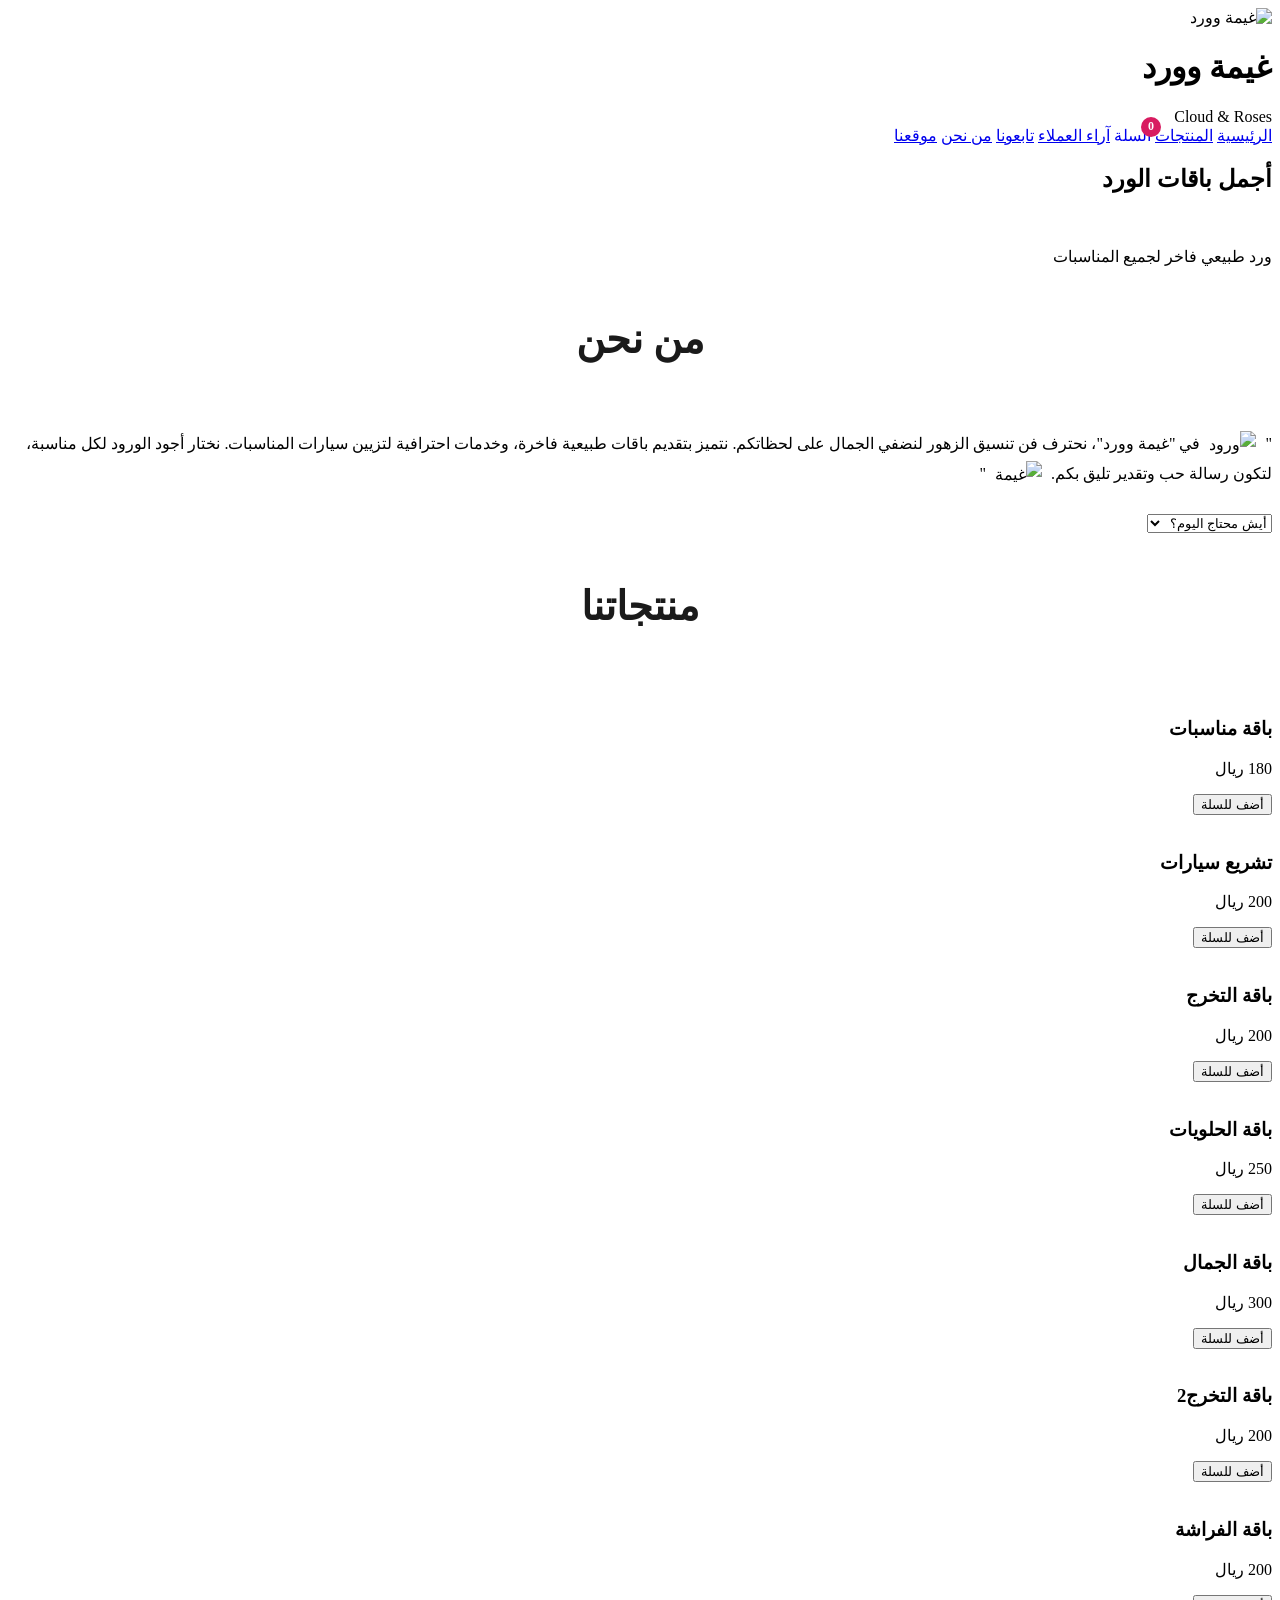
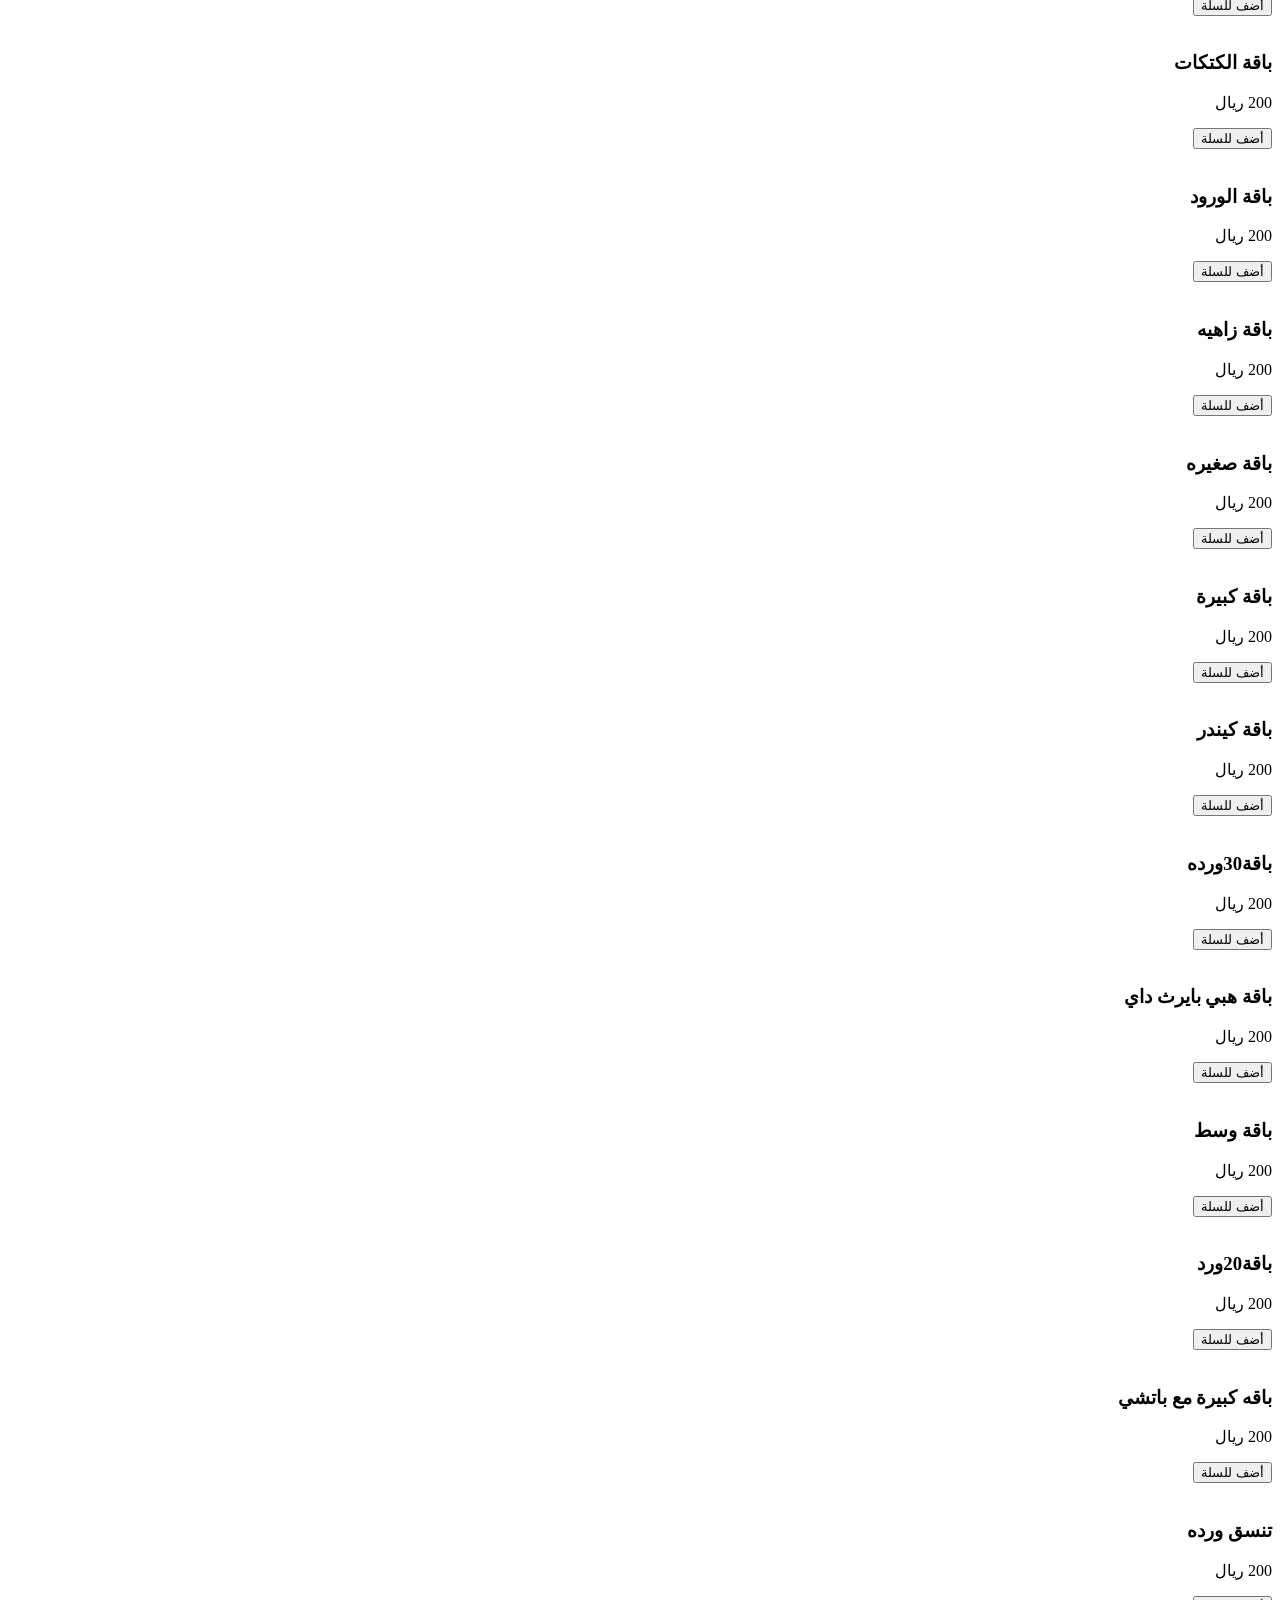
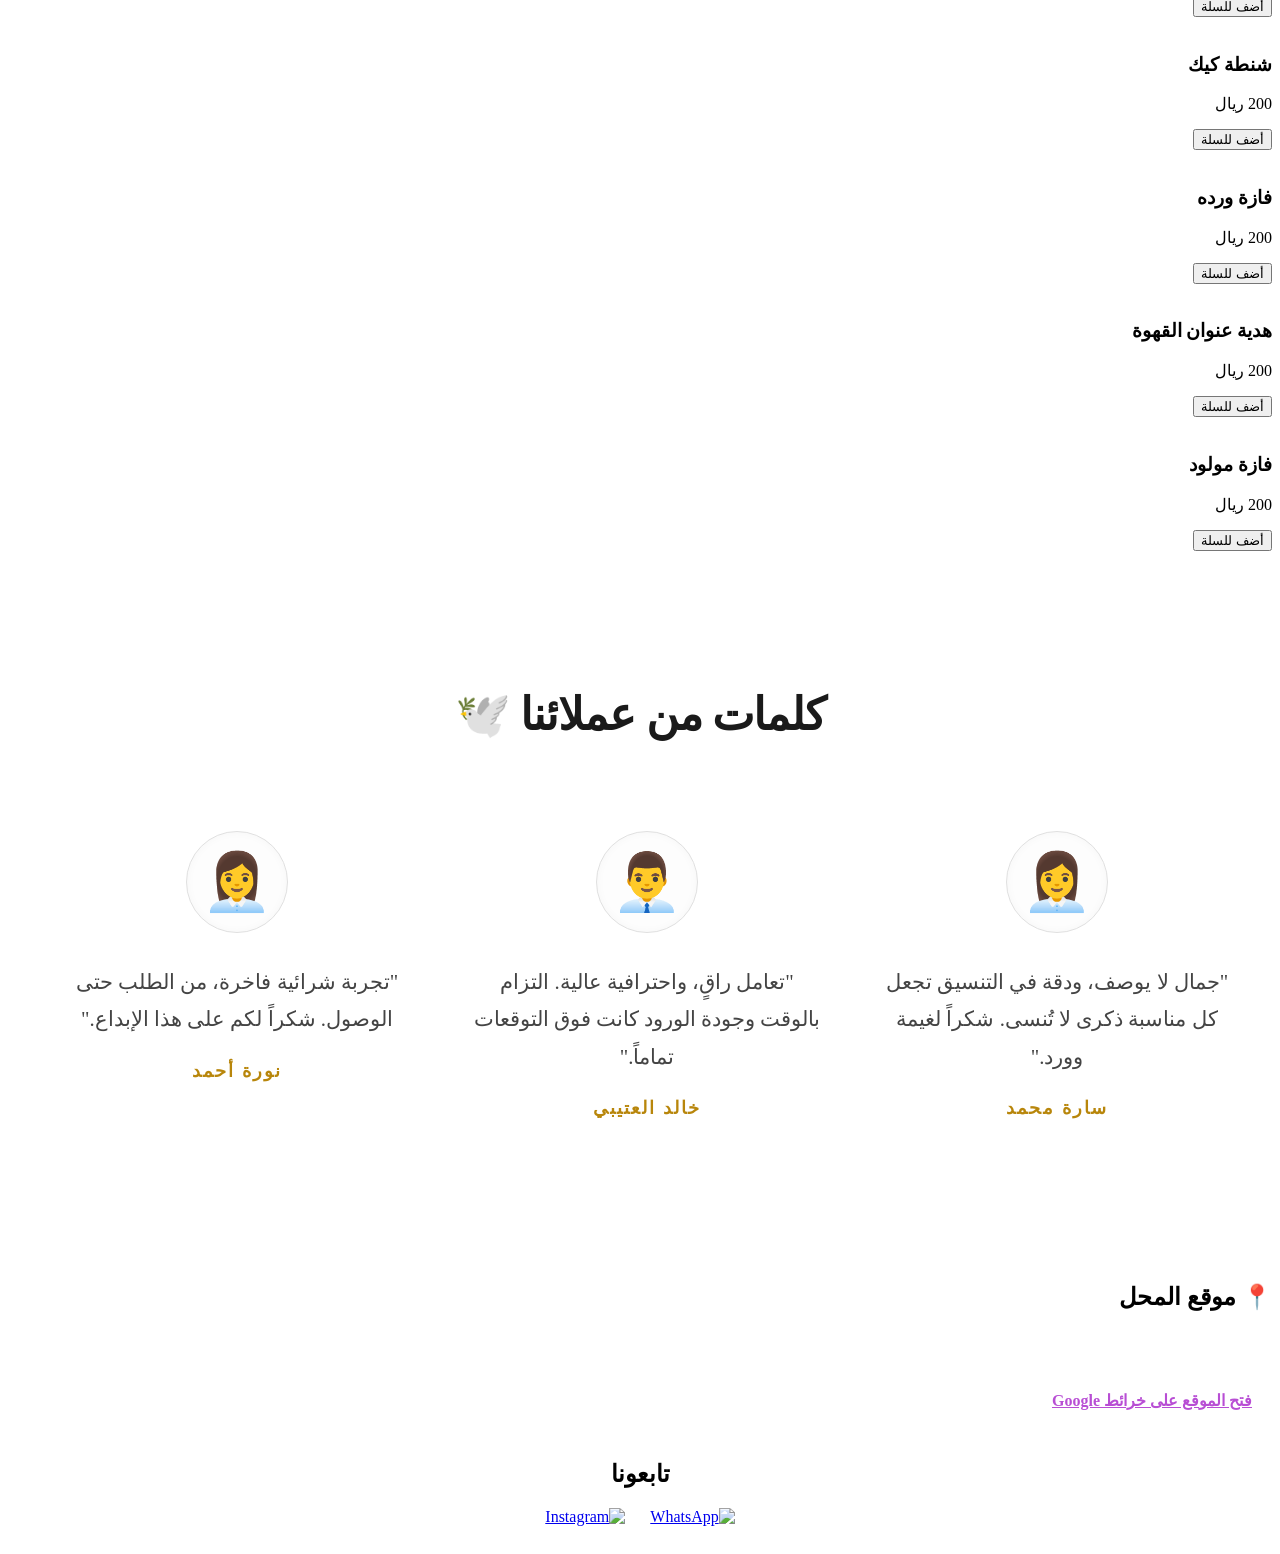
==== index.html @ a47f41e4 "Replace image sources with new file names" ====
<!DOCTYPE html>
<html lang="ar" dir="rtl">
<head>
    <meta charset="UTF-8">
    <meta name="viewport" content="width=device-width, initial-scale=1.0">
    <title>غيمة وورد | Cloud & Roses</title>
    <link rel="stylesheet" href="styles.css">
    <style>
        /* 🌟 تنسيق نافذة تكبير الصورة (Lightbox) */
        .image-modal {
            display: none; 
            position: fixed; 
            z-index: 9999; 
            padding-top: 40px; 
            left: 0;
            top: 0;
            width: 100%; 
            height: 100%; 
            overflow: auto; 
            background-color: rgba(0,0,0,0.9); 
        }

        .modal-content {
            margin: auto;
            display: block;
            width: 85%;
            max-width: 450px;
            border-radius: 12px;
            animation: zoomIn 0.25s ease;
        }

        @keyframes zoomIn {
            from {transform: scale(0.7); opacity: 0;}
            to {transform: scale(1); opacity: 1;}
        }

        .close-modal {
            position: absolute;
            top: 15px;
            right: 25px;
            color: #f1f1f1;
            font-size: 40px;
            font-weight: bold;
            cursor: pointer;
            transition: 0.3s;
        }

        .close-modal:hover {
            color: #bbb;
        }

        .product-card img {
            cursor: zoom-in;
            transition: transform 0.2s ease;
        }
        
        .product-card img:hover {
            transform: scale(1.02);
        }

        /* 🌟 تنسيق المنتجات المخلصة (نفدت الكمية) */
        .out-of-stock {
            position: relative;
            opacity: 0.6; /* جعل الكرت شبه شفاف */
            pointer-events: none; /* منع الضغط على أي شيء داخل الكرت */
        }

        .out-of-stock img {
            filter: grayscale(40%); /* جعل ألوان الصورة باهتة قليلاً */
            cursor: not-allowed;
        }

        /* شارة "نفدت الكمية" فوق الصورة */
        .out-of-stock-badge {
            position: absolute;
            top: 15px;
            left: 15px;
            background-color: #e74c3c;
            color: white;
            padding: 5px 10px;
            font-size: 0.85rem;
            font-weight: bold;
            border-radius: 4px;
            z-index: 2;
            pointer-events: auto; /* للسماح بقرائتها فقط */
        }

        /* تعديل زر الشراء المخلص */
        .out-of-stock .sold-out-btn {
            background-color: #7f8c8d !important;
            color: #bdc3c7 !important;
            cursor: not-allowed;
        }

        /* تأثير الحركة للأيقونة */
    @keyframes bounce {
        0%, 100% { transform: scale(1); }
        50% { transform: scale(1.3); }
    }
    .cart-bounce {
        animation: bounce 0.5s ease;
    }
    </style>
</head>
<body>

<header>
    <div class="container">
        <div class="logo-area">
            <img src="logo.png" alt="غيمة وورد">
            <div>
                <h1>غيمة وورد</h1>
                <span>Cloud & Roses</span>
            </div>
        </div>
        <nav>
            <a href="#">الرئيسية</a>
            <a href="#products">المنتجات</a>
            <a href="cart.html" id="cart-icon" style="position: relative; text-decoration: none; color: d81b60;">السلة 
                <span id="cart-count" style="position: absolute; top: -10px; right: -10px; background: #d81b60; color: white; border-radius: 50%; width: 20px; height: 20px; font-size: 12px; display: flex; align-items: center; justify-content: center; font-weight: bold;">0</span>
            </a>
            <a href="#reviews">آراء العملاء</a>
            <a href="#social">تابعونا</a>   
            <a href="#about">من نحن</a>
            
        <a href="#location">موقعنا</a>
        </nav>
    </div>
</header>

<section class="hero">
    <h2>أجمل باقات الورد</h2>
    <br>
    <p>ورد طبيعي فاخر لجميع المناسبات</p>

</section>
 <h2 id="about" style="text-align: center; margin-top: 50px; font-size: 2.5rem; color: #1a1a1a;">من نحن</h2>
 <br>
<p class="about-text" style="line-height: 1.8; margin-bottom: 25px;"> 
    "
    <img src="icon.png" alt="ورود" style="width: 25px; height: 25px; vertical-align: middle; margin: 0 5px;">
    في "غيمة وورد"، نحترف فن تنسيق الزهور لنضفي الجمال على لحظاتكم. نتميز بتقديم باقات طبيعية فاخرة، وخدمات احترافية لتزيين سيارات المناسبات. نختار أجود الورود لكل مناسبة، لتكون رسالة حب وتقدير تليق بكم.
    <img src="icon2.png" alt="غيمة" style="width: 25px; height: 25px; vertical-align: middle; margin: 0 5px;">
    "
</p>

<!-- كود العداد الذكي (جافاسكريبت) -->
<script>
    function animateCounter(id, start, end, duration) {
        let obj = document.getElementById(id);
        let range = end - start;
        let minTime = 50;
        let stepTime = Math.max(Math.floor(duration / range), minTime);
        let startTime = new Date().getTime();
        let endTime = startTime + duration;
        let timer;

        function run() {
            let now = new Date().getTime();
            let remaining = Math.max((endTime - now) / duration, 0);
            let value = Math.round(end - (remaining * range));
            if (obj) {
                obj.innerHTML = value + "+";
            }
            if (now < endTime) {
                timer = setTimeout(run, stepTime);
            }
        }

        run();
    }

    // تشغيل العدادات عند تحميل الصفحة
    window.onload = function() {
        animateCounter("counter1", 0, 500, 2000);
        animateCounter("counter2", 0, 320, 2000);
        animateCounter("counter3", 0, 5, 2000);
    };
</script>

<!-- القائمة -->
<select id="service-type" class="custom-select" onchange="showImage()" style="margin-top: 25px; display: block;">
    <option value="">أيش محتاج اليوم؟</option>
    <option value="ورود">باقة ورد فاخرة</option>
    <option value="مناسبة خاصة / حب">مناسبة خاصة / حب</option>
    <option value="عيد ميلاد">عيد ميلاد</option>
    <option value="اعتذار">اعتذار</option>
    <option value="تخرج">تخرج</option>
    <option value="زفاف">زفاف</option>
    <option value="ورود">ورود</option>
</select>

<!-- المكان اللي بتظهر فيه الصورة -->
<div id="image-container" style="margin-top: 20px;">
    <img id="display-image" src="" alt="اختر خدمة" style="display:none; width: 300px; border-radius: 15px;">
    <div id="product-actions" style="display:none; margin-top: 15px;">
    <p>السعر: <span id="product-price">0</span> ريال</p>
    <button type="button" onclick="addToCart()">أضف للسلة 🛒</button>
</div>
</div>



    <h2 id="products" style="text-align: center; margin-top: 50px; font-size: 2.5rem; color: #1a1a1a;">منتجاتنا</h2>

    <br>

    <div class="products-grid"> 

        

        <div class="product-card">
            <img src="baqat_almunasabat.png" alt="" onclick="zoomImage(this.src)">
            <h3>باقة مناسبات</h3>
            <p class="description"></p>
            <p>180 ريال</p>
            <button onclick="addToCartProduct('باقة مناسبات',180)">أضف للسلة</button>
        </div>

        <div class="product-card">
            <img src="tashree_sayarat.png" alt="" onclick="zoomImage(this.src)">
            <h3>تشريع سيارات</h3>
            <p class="description"></p>
            <p>200 ريال</p>
            <button onclick="addToCartProduct('تشريع سيارات',200)">أضف للسلة</button>
        </div>

        <div class="product-card">
            <img src="baqat_altakharr.png" alt="" onclick="zoomImage(this.src)"> 
            <h3>باقة التخرج</h3>
            <p class="description"></p>
            <p>200 ريال</p>
            <button onclick="addToCartProduct('باقة التخرج',200)">أضف للسلة</button>
        </div>

        <div class="product-card">
            <img src="baqat_alhalawiyat.png" alt="" onclick="zoomImage(this.src)">
            <h3>باقة الحلويات</h3>
            <p class="description"></p>
            <p>250 ريال</p>
            <button onclick="addToCartProduct('باقة الحلويات',250)">أضف للسلة</button>
        </div>

        <div class="product-card">
            <img src="baqat_aljamal.png" alt="" onclick="zoomImage(this.src)">
            <h3>باقة الجمال</h3>
            <p class="description"></p>
            <p>300 ريال</p>
            <button onclick="addToCartProduct('باقة الجمال',300)">أضف للسلة</button>
        </div>

        <div class="product-card">
            
            <img src="baqat_altakharr2.png" alt="" onclick="zoomImage(this.src)">
            <h3>باقة التخرج2</h3>
            <p class="description"></p>
            <p>200 ريال</p>
                   <button onclick="addToCartProduct('باقة التخرج',200)">أضف للسلة</button>
        </div>

        <div class="product-card">
            <img src="baqat_alfarasha.jpg" alt="" onclick="zoomImage(this.src)">
            <h3>باقة الفراشة</h3>
            <p class="description"></p>
            <p>200 ريال</p>
            <button onclick="addToCartProduct('باقة الفراشة',200)">أضف للسلة</button>
        </div>

        <div class="product-card">
            <img src="baqat_alkitkat.png" alt="" onclick="zoomImage(this.src)">
            <h3>باقة الكتكات</h3>
            <p class="description"></p>
            <p>200 ريال</p>
            <button onclick="addToCartProduct('باقة الكتكات',200)">أضف للسلة</button>
        </div>

        <div class="product-card">
            <img src="baqat_alwurood.png" alt="" onclick="zoomImage(this.src)">
            <h3>باقة الورود</h3>
            <p class="description"></p>
            <p>200 ريال</p>
            <button onclick="addToCartProduct('باقة الورود',200)">أضف للسلة</button>
        </div>

        <div class="product-card">
            <img src="baqat_zahia.png" alt="" onclick="zoomImage(this.src)">
            <h3>باقة زاهيه</h3>
            <p class="description"></p>
            <p>200 ريال</p>
            <button onclick="addToCartProduct('باقة زاهيه',200)">أضف للسلة</button>
        </div>

        <div class="product-card">
            <img src="baqat_sagira.png" alt="" onclick="zoomImage(this.src)">
            <h3>باقة صغيره</h3>
            <p class="description"></p>
            <p>200 ريال</p>
            <button onclick="addToCartProduct('باقة صغيره',200)">أضف للسلة</button>
        </div>

        <div class="product-card">
            <img src="baqat_kabira.png" alt="" onclick="zoomImage(this.src)">
            <h3>باقة كبيرة</h3>
            <p class="description"></p>
            <p>200 ريال</p>
            <button onclick="addToCartProduct('باقة كبيرة',200)">أضف للسلة</button>
        </div>

        <div class="product-card">
            <img src="baqat_kinder.png" alt="" onclick="zoomImage(this.src)">
            <h3>باقة كيندر</h3>
            <p class="description"></p>
            <p>200 ريال</p>
            <button onclick="addToCartProduct('باقة كيندر',200)">أضف للسلة</button>
        </div> 

        <div class="product-card">
            <img src="baqat_30_warda.png" alt="" onclick="zoomImage(this.src)">
            <h3>باقة30ورده</h3>
            <p class="description"></p>
            <p>200 ريال</p>
            <button onclick="addToCartProduct('باقة30ورده',200)">أضف للسلة</button>
        </div>
         
        <div class="product-card">
            <img src="baqat_happy_birthday.png" alt="" onclick="zoomImage(this.src)">
            <h3>باقة هبي بايرث داي</h3>
            <p class="description"></p>
            <p>200 ريال</p>
            <button onclick="addToCartProduct('باقة هبي بايرث داي',200)">أضف للسلة</button>
        </div>

        <div class="product-card">
            <img src="baqat_wasat.png" alt="" onclick="zoomImage(this.src)">
            <h3>باقة وسط</h3>
            <p class="description"></p>
            <p>200 ريال</p>
            <button onclick="addToCartProduct('باقة وسط',200)">أضف للسلة</button>
        </div>

        <div class="product-card">
            <img src="baqat_20_ward.png" alt="" onclick="zoomImage(this.src)">
            <h3>باقة20ورد</h3>
            <p class="description"></p>
            <p>200 ريال</p>
            <button onclick="addToCartProduct('باقة20ورد',200)">أضف للسلة</button>
        </div>

        <div class="product-card">
            <img src="baqat_kabira_batchi.png" alt="" onclick="zoomImage(this.src)">
            <h3>باقه كبيرة مع باتشي</h3>
            <p class="description"></p>
            <p>200 ريال</p>
            <button onclick="addToCartProduct('باقة كبيرة مع باتشي',200)">أضف للسلة</button>
        </div>

        <div class="product-card">
            <img src="tansiq_warda.png" alt="" onclick="zoomImage(this.src)">
            <h3>تنسق ورده</h3>
            <p class="description"></p>
            <p>200 ريال</p>
            <button onclick="addToCartProduct('باقة تنسق ورده',200)">أضف للسلة</button>
        </div>

        <div class="product-card">
            <img src="shanta_cake.png" alt="" onclick="zoomImage(this.src)">
            <h3>شنطة كيك</h3>
            <p class="description"></p>
            <p>200 ريال</p>
            <button onclick="addToCartProduct('شنطة كيك',200)">أضف للسلة</button>
        </div>

        <div class="product-card">
            <img src="faza_warda.png" alt="" onclick="zoomImage(this.src)">
            <h3>فازة ورده</h3>
            <p class="description"></p>
            <p>200 ريال</p>
            <button onclick="addToCartProduct('فازة ورده',200)">أضف للسلة</button>
        </div>

        <div class="product-card">
            <img src="hadiya_coffee.png" alt="" onclick="zoomImage(this.src)">
            <h3>هدية عنوان القهوة</h3>
            <p class="description"></p>
            <p>200 ريال</p>
            <button onclick="addToCartProduct('هدية عنوان القهوة',200)">أضف للسلة</button>
        </div>

        <div class="product-card">
            <img src="faza_mawlood.png" alt="" onclick="zoomImage(this.src)">
            <h3>فازة مولود</h3>
            <p class="description"></p>
            <p>200 ريال</p>
            <button onclick="addToCartProduct('فازة مولود',200)">أضف للسلة</button>
        </div>

    </div>
</section>
<!-- قسم آراء العملاء بستايل النخبة الموحد بالدوائر الفخمة -->
<section id="reviews" style="padding: 100px 20px; background: #ffffff; text-align: center;">
    <h2 style="font-size: 2.8rem; color: #1a1a1a; margin-bottom: 70px; letter-spacing: -1px;">كلمات من عملائنا 🕊️</h2>
    
    <div style="display: flex; gap: 60px; overflow-x: auto; padding: 20px; scrollbar-width: none; justify-content: flex-start;">
        
        <!-- رأي 1 -->
        <div style="flex: 0 0 350px; text-align: center;">
            <div style="width: 100px; height: 100px; background: #fdfdfd; border-radius: 50%; display: flex; align-items: center; justify-content: center; font-size: 3.5rem; margin: 0 auto 30px; border: 1px solid #e0e0e0; box-shadow: inset 0 0 10px rgba(0,0,0,0.03);">👩‍💼</div>
            <p style="font-size: 1.3rem; color: #444; line-height: 1.8; font-weight: 300; margin-bottom: 20px;">"جمال لا يوصف، ودقة في التنسيق تجعل كل مناسبة ذكرى لا تُنسى. شكراً لغيمة وورد."</p>
            <h4 style="font-size: 1.1rem; color: #b8860b; text-transform: uppercase; letter-spacing: 2px;">سارة محمد</h4>
        </div>

        <!-- رأي 2 -->
        <div style="flex: 0 0 350px; text-align: center;">
            <div style="width: 100px; height: 100px; background: #fdfdfd; border-radius: 50%; display: flex; align-items: center; justify-content: center; font-size: 3.5rem; margin: 0 auto 30px; border: 1px solid #e0e0e0; box-shadow: inset 0 0 10px rgba(0,0,0,0.03);">👨‍💼</div>
            <p style="font-size: 1.3rem; color: #444; line-height: 1.8; font-weight: 300; margin-bottom: 20px;">"تعامل راقٍ، واحترافية عالية. التزام بالوقت وجودة الورود كانت فوق التوقعات تماماً."</p>
            <h4 style="font-size: 1.1rem; color: #b8860b; text-transform: uppercase; letter-spacing: 2px;">خالد العتيبي</h4>
        </div>

        <!-- رأي 3 -->
        <div style="flex: 0 0 350px; text-align: center;">
            <div style="width: 100px; height: 100px; background: #fdfdfd; border-radius: 50%; display: flex; align-items: center; justify-content: center; font-size: 3.5rem; margin: 0 auto 30px; border: 1px solid #e0e0e0; box-shadow: inset 0 0 10px rgba(0,0,0,0.03);">👩‍💼</div>
            <p style="font-size: 1.3rem; color: #444; line-height: 1.8; font-weight: 300; margin-bottom: 20px;">"تجربة شرائية فاخرة، من الطلب حتى الوصول. شكراً لكم على هذا الإبداع."</p>
            <h4 style="font-size: 1.1rem; color: #b8860b; text-transform: uppercase; letter-spacing: 2px;">نورة أحمد</h4>
        </div>

        <!-- رأي 4 -->
        <div style="flex: 0 0 350px; text-align: center;">
            <div style="width: 100px; height: 100px; background: #fdfdfd; border-radius: 50%; display: flex; align-items: center; justify-content: center; font-size: 3.5rem; margin: 0 auto 30px; border: 1px solid #e0e0e0; box-shadow: inset 0 0 10px rgba(0,0,0,0.03);">👨‍💼</div>
            <p style="font-size: 1.3rem; color: #444; line-height: 1.8; font-weight: 300; margin-bottom: 20px;">"باقات مميزة جداً، واضحة اللمسة الفنية في كل تفصيلة. متجر يعكس الذوق الرفيع فعلاً."</p>
            <h4 style="font-size: 1.1rem; color: #b8860b; text-transform: uppercase; letter-spacing: 2px;">فيصل العلي</h4>
        </div>

        <!-- رأي 5 -->
        <div style="flex: 0 0 350px; text-align: center;">
            <div style="width: 100px; height: 100px; background: #fdfdfd; border-radius: 50%; display: flex; align-items: center; justify-content: center; font-size: 3.5rem; margin: 0 auto 30px; border: 1px solid #e0e0e0; box-shadow: inset 0 0 10px rgba(0,0,0,0.03);">👩‍💼</div>
            <p style="font-size: 1.3rem; color: #444; line-height: 1.8; font-weight: 300; margin-bottom: 20px;">"توصيل سريع ومغلف بعناية فائقة. غيمة وورد هم وجهتي الأولى لكل مناسبة سعيدة."</p>
            <h4 style="font-size: 1.1rem; color: #b8860b; text-transform: uppercase; letter-spacing: 2px;">ليلى السالم</h4>
        </div>

    </div>
</section>

</section>
<div id="imageModal" class="image-modal">
    <span class="close-modal" onclick="closeImage()">×</span>
    <img class="modal-content" id="modalTargetImg">
</div>

<section id="location" class="products-section">
  <h2>📍 موقع المحل </h2>
  <p style="color:#fff; font-size:18px; font-weight:bold;">
       المدينة المنورة – شظأ
  </p>
  <a href="https://maps.app.goo.gl/bKW6Bk9FFn4KeRBr8" 
     target="_blank"
     style="background:#fff; padding:10px 20px; border-radius:8px; display:inline-block; margin-top:10px; color:#b84ed4; font-weight:bold;">
    فتح الموقع على خرائط Google
  </a>
</section>

<section id="social" class="products-section" style="text-align: center; padding: 20px;">
  <h2>تابعونا</h2>
  <div style="display:flex; justify-content:center; gap:25px; align-items:center; margin-top:20px;">
    
    <a href="https://wa.me/966501223800" target="_blank">
      <img src="https://cdn-icons-png.flaticon.com/512/3670/3670051.png" alt="WhatsApp" 
           style="width:40px; height:40px; transition: transform 0.3s;">
    </a>

    <a href="https://www.instagram.com/gifts_almadinh" target="_blank">
      <img src="https://cdn-icons-png.flaticon.com/512/2111/2111463.png" alt="Instagram" 
           style="width:40px; height:40px; transition: transform 0.3s;">
    </a>

    
         
  </div>
</section>

<style>
  /* إضافة تأثير تكبير خفيف عند مرور الماوس فوق الأيقونات */
  #social img:hover {
    transform: scale(1.1);
  }
</style>

<script>
    const prices = {
        "ورود": 150,
        "زفاف": 500,
        "تخرج": 200,
        "مناسبة خاصة / حب": 180,
        "عيد ميلاد": 160,
        "اعتذار": 250
    };

    window.addEventListener('DOMContentLoaded', () => {
        let cart = JSON.parse(localStorage.getItem('cart')) || [];
        let counter = document.getElementById('cart-count');
        if (counter) counter.innerText = cart.length;
    });

  function saveToCart(name, price) {
    let cart = JSON.parse(localStorage.getItem('cart')) || [];
    cart.push({ name: name, price: price });
    localStorage.setItem('cart', JSON.stringify(cart));

    // تحديث العداد
    let counter = document.getElementById('cart-count');
    if (counter) counter.innerText = cart.length;

    // 1. تفعيل حركة الأيقونة
    let icon = document.getElementById('cart-icon');
    if (icon) {
        icon.classList.add('cart-bounce');
        setTimeout(() => { icon.classList.remove('cart-bounce'); }, 500);
    }

    // 2. إظهار شريط التنبيه (Toast)
    let toast = document.getElementById('toast-message');
    toast.style.display = 'block';
    
    // إخفاء الشريط بعد 3 ثواني
    setTimeout(() => {
        toast.style.display = 'none';
    }, 3000);
}
    function addToCart(name, price) {
        if (typeof name === 'undefined') {
            const type = document.getElementById('service-type').value;
            if (!type || !prices[type]) return;
            saveToCart(type, prices[type]);
            
            return;
        }

        if (typeof price === 'undefined' && prices[name]) {
            price = prices[name];
        }
        saveToCart(name, price);
    
    }

    function addToCartProduct(name, price) {
        addToCart(name, price);
    }

    function showImage() {
        const type = document.getElementById('service-type').value;
        const imgElement = document.getElementById('display-image');
        const actions = document.getElementById('product-actions');
        const priceDisplay = document.getElementById('product-price');

        if (!type) {
            if (imgElement) imgElement.style.display = 'none';
            if (actions) actions.style.display = 'none';
            return;
        }

        const images = {
            "ورود": "باقة الورود.png",
            "زفاف": "تشريع سيارات.png",
            "تخرج": "باقة التخرج.png",
            "مناسبة خاصة / حب": "باقة المناسبات.png",
            "عيد ميلاد": "باقة هبي بايرث داي.png",
            "اعتذار": "باقه كبيره مع باتشي.png"
        };

        if (imgElement) {
            imgElement.src = images[type] || '';
            imgElement.style.display = 'block';
        }
        if (actions) actions.style.display = 'block';
        if (priceDisplay) priceDisplay.innerText = prices[type] || 0;
    }

    function zoomImage(src) {
        const modal = document.getElementById('imageModal');
        const modalImg = document.getElementById('modalTargetImg');
        if (modalImg) modalImg.src = src;
        if (modal) modal.style.display = 'block';
    }

    function closeImage() {
        const modal = document.getElementById('imageModal');
        if (modal) modal.style.display = 'none';
    }

    window.onclick = function(event) {
        const modal = document.getElementById('imageModal');
        if (event.target === modal) {
            modal.style.display = 'none';
        }
    };
</script>
<!-- شريط التنبيه (معدل ليظهر في الأعلى) -->
<div id="toast-message" style="display:none; position: fixed; top: 20px; left: 50%; transform: translateX(-50%); background: #d81b60; color: white; padding: 15px 30px; border-radius: 50px; z-index: 10000; box-shadow: 0 4px 15px rgba(0,0,0,0.2); font-weight: bold; text-align: center; width: 80%; max-width: 300px;">
    تمت الإضافة للسلة بنجاح! ✅
</div>
</div>
</body>
</html>
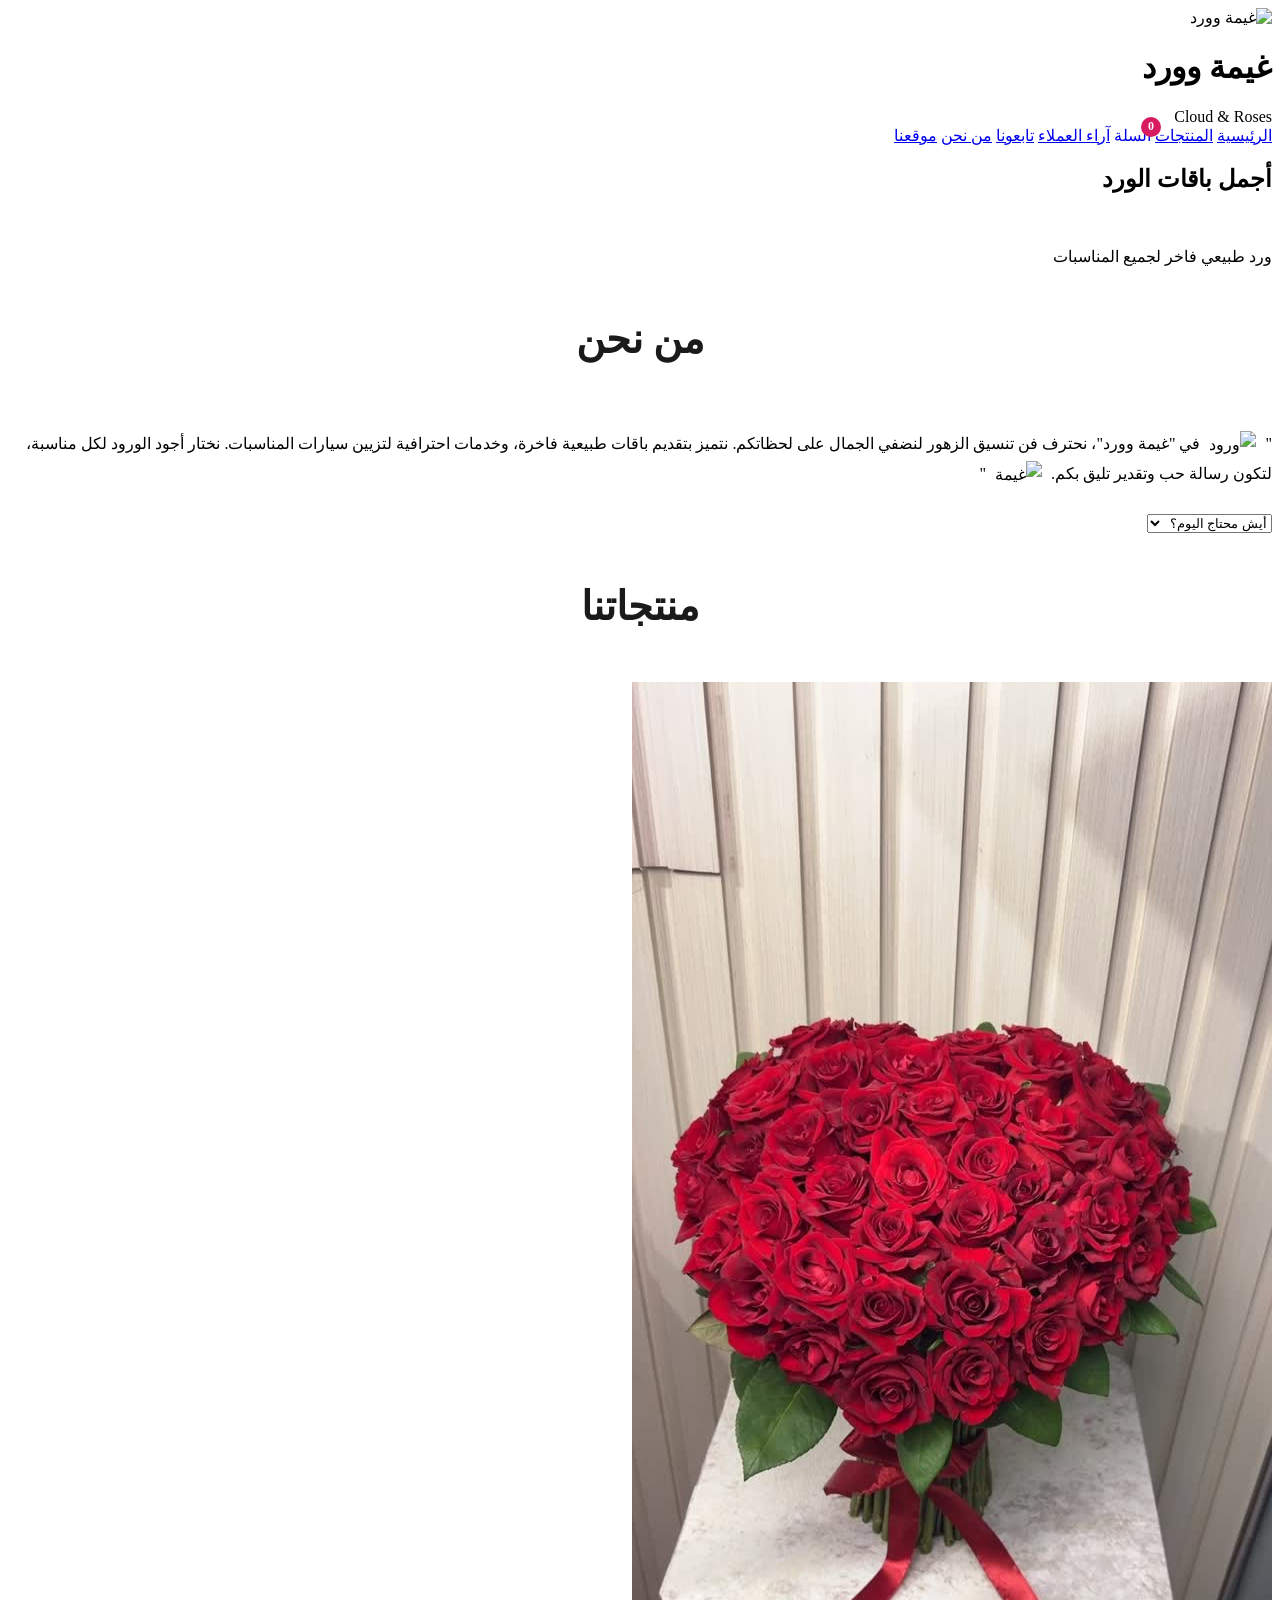
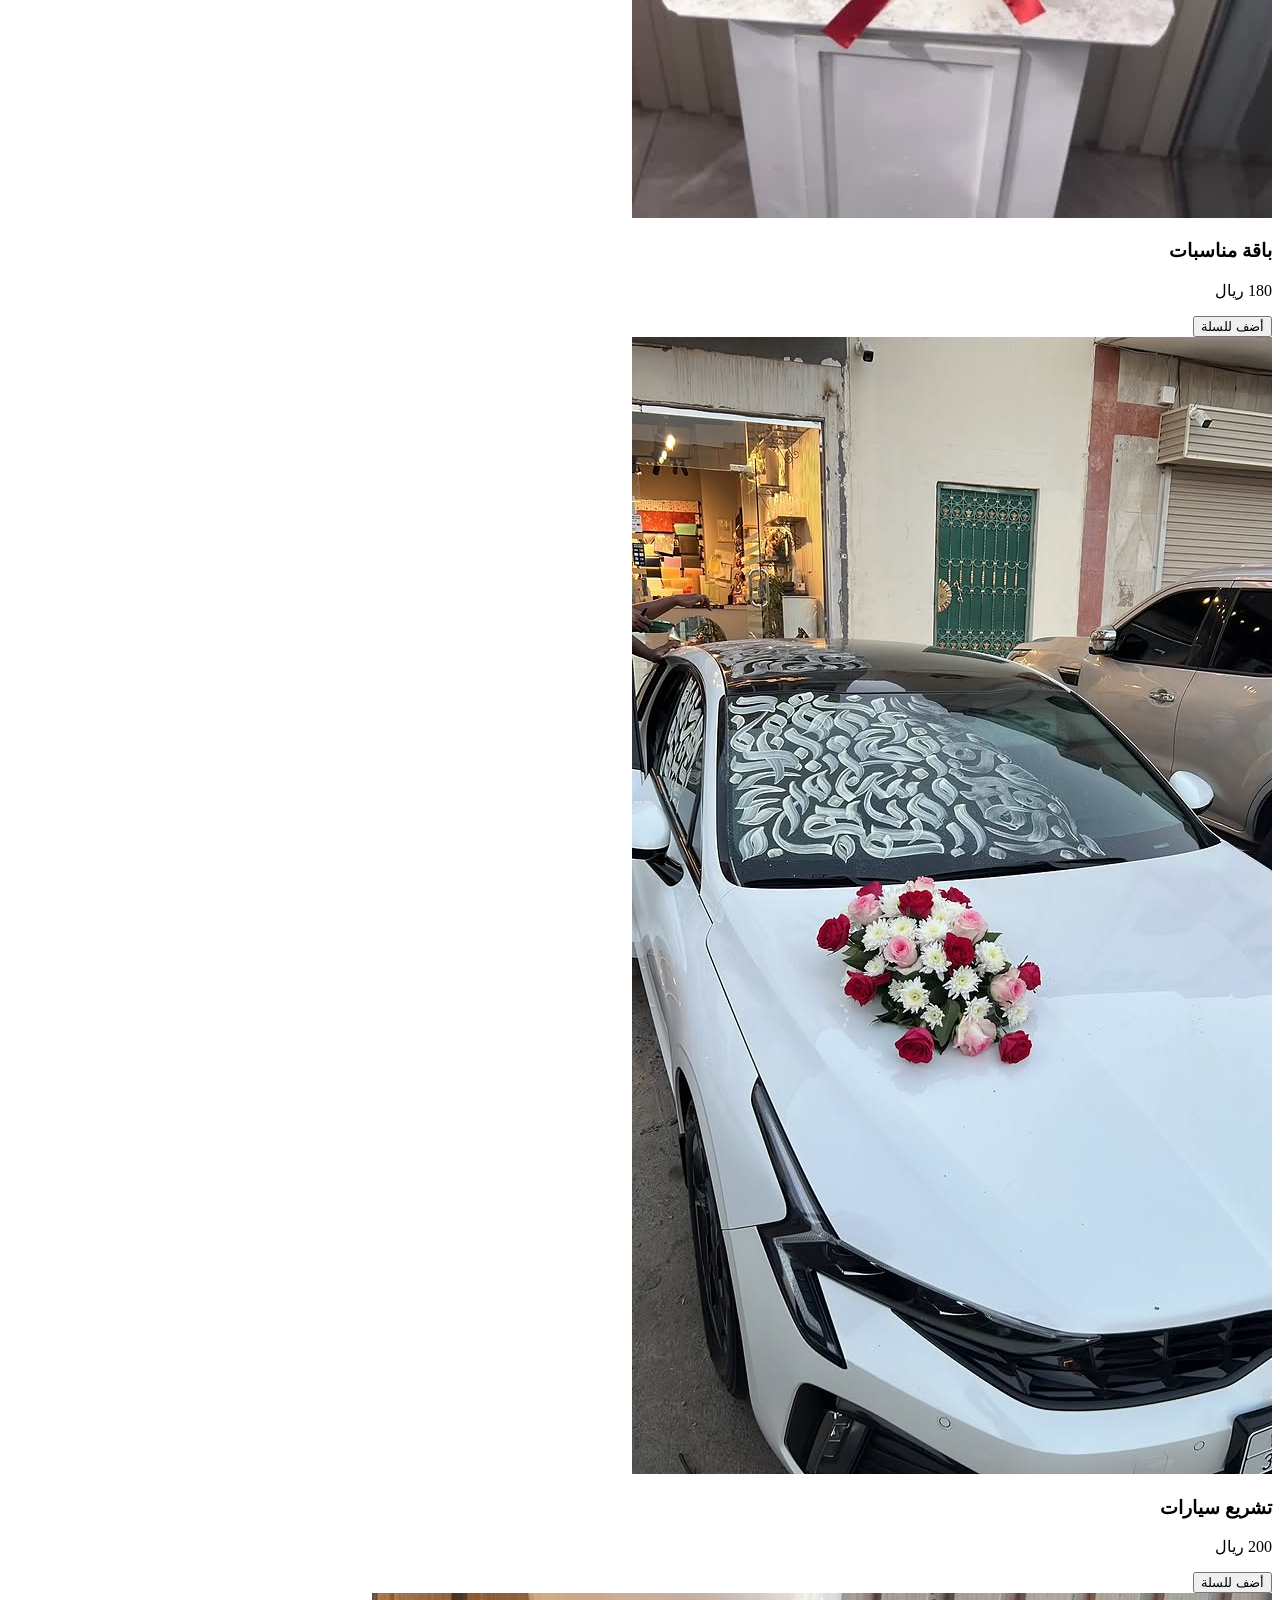
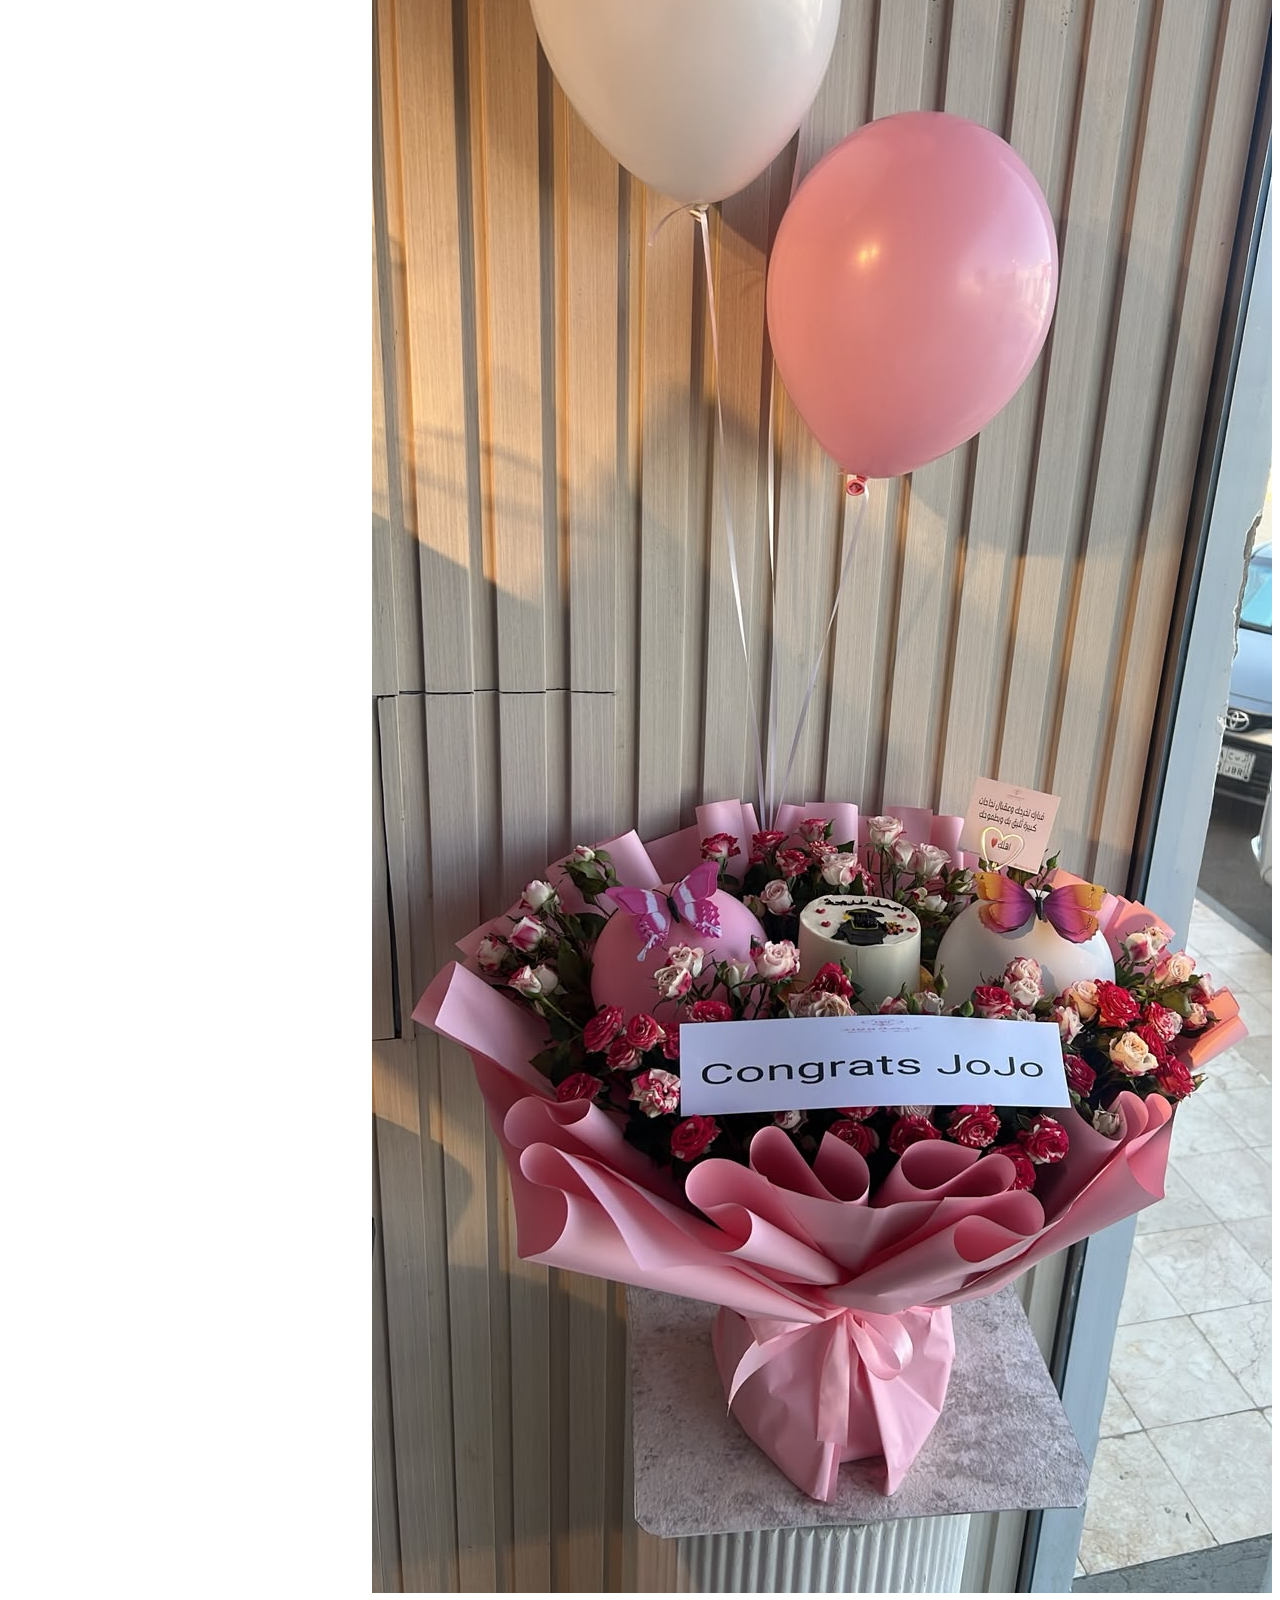
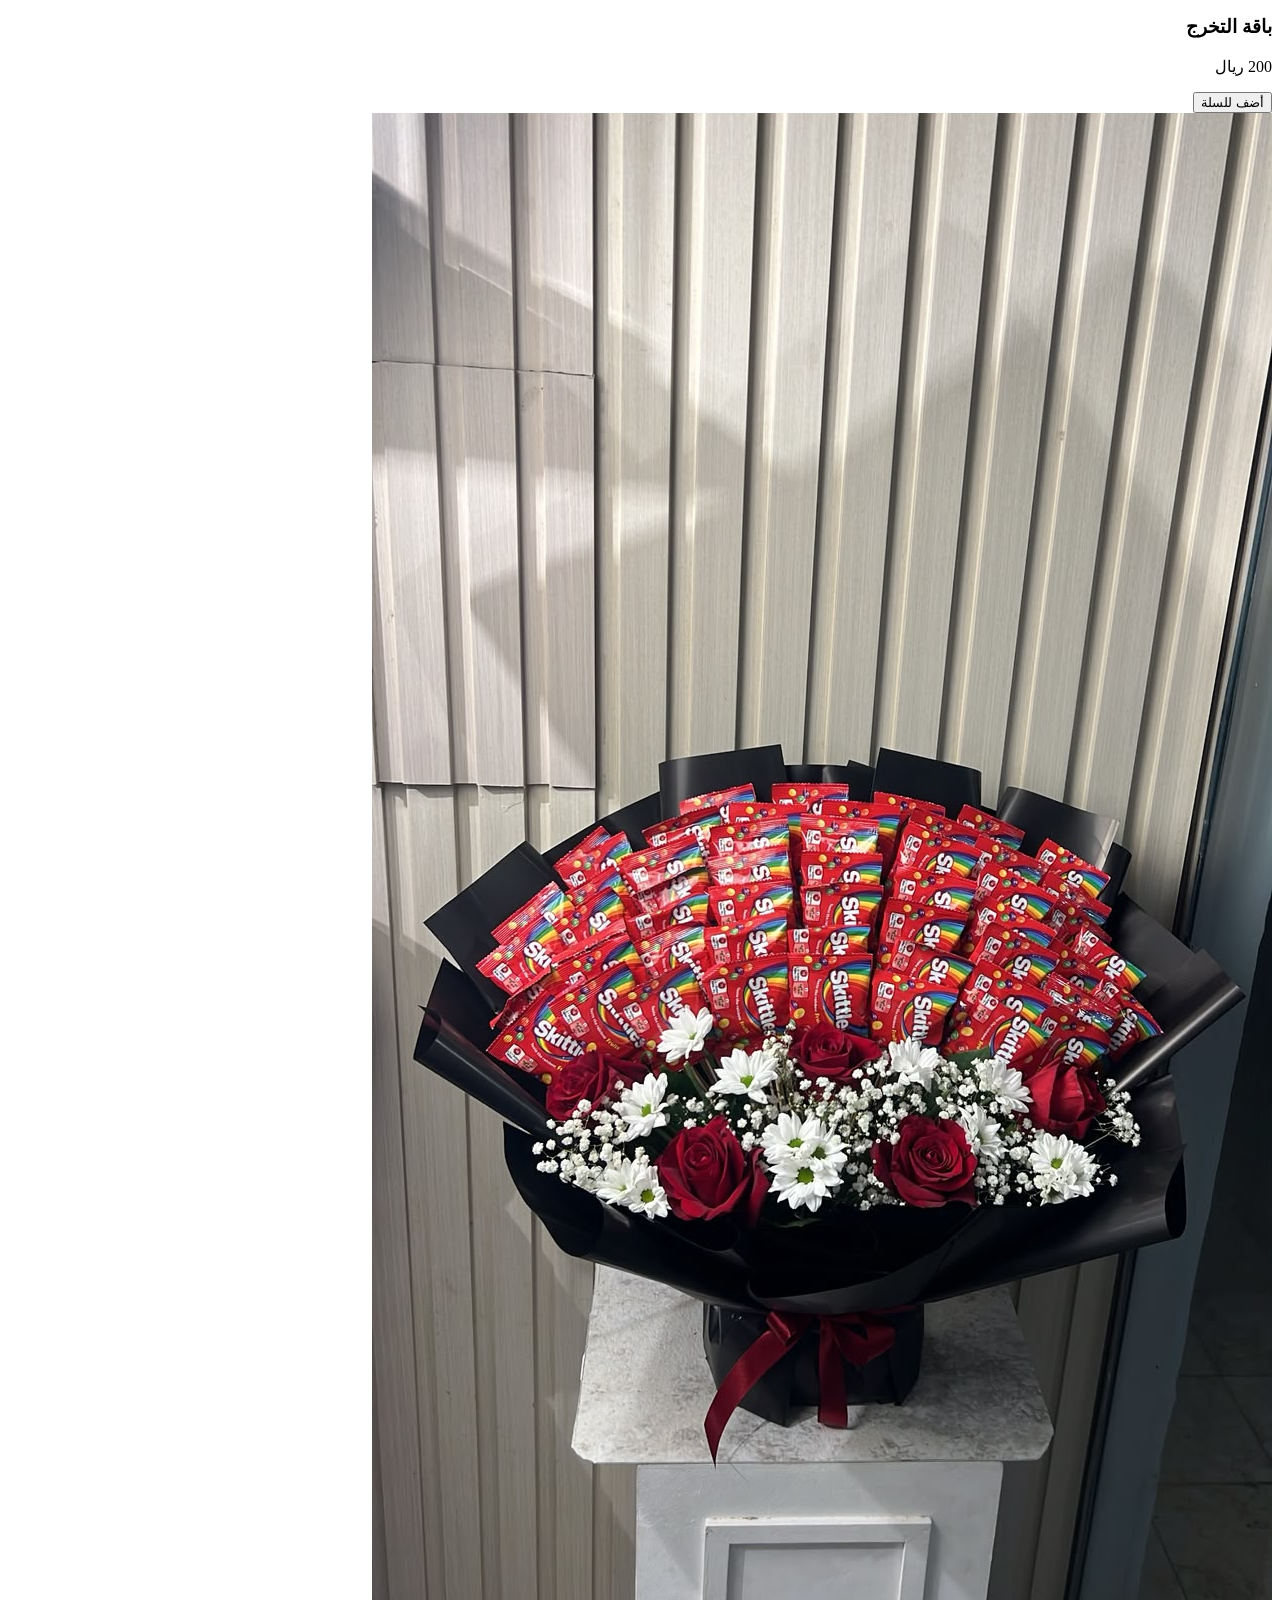
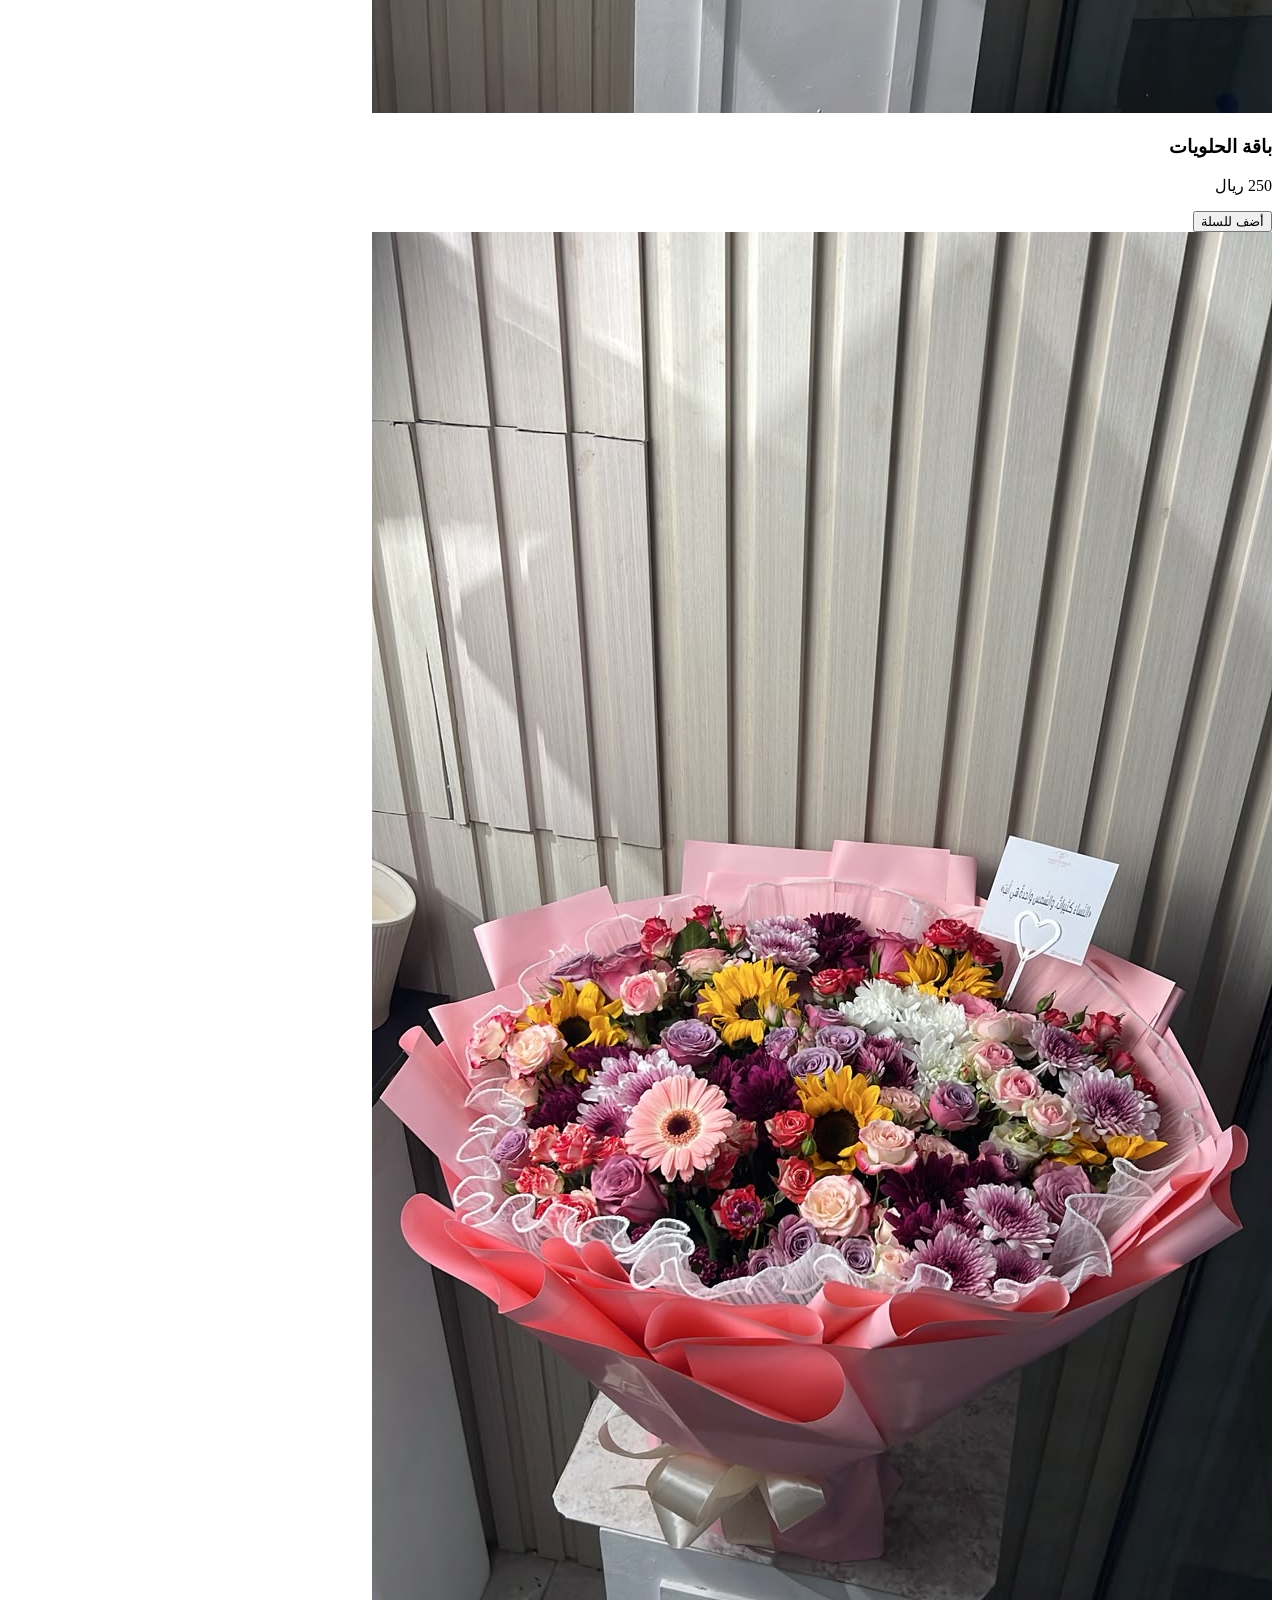
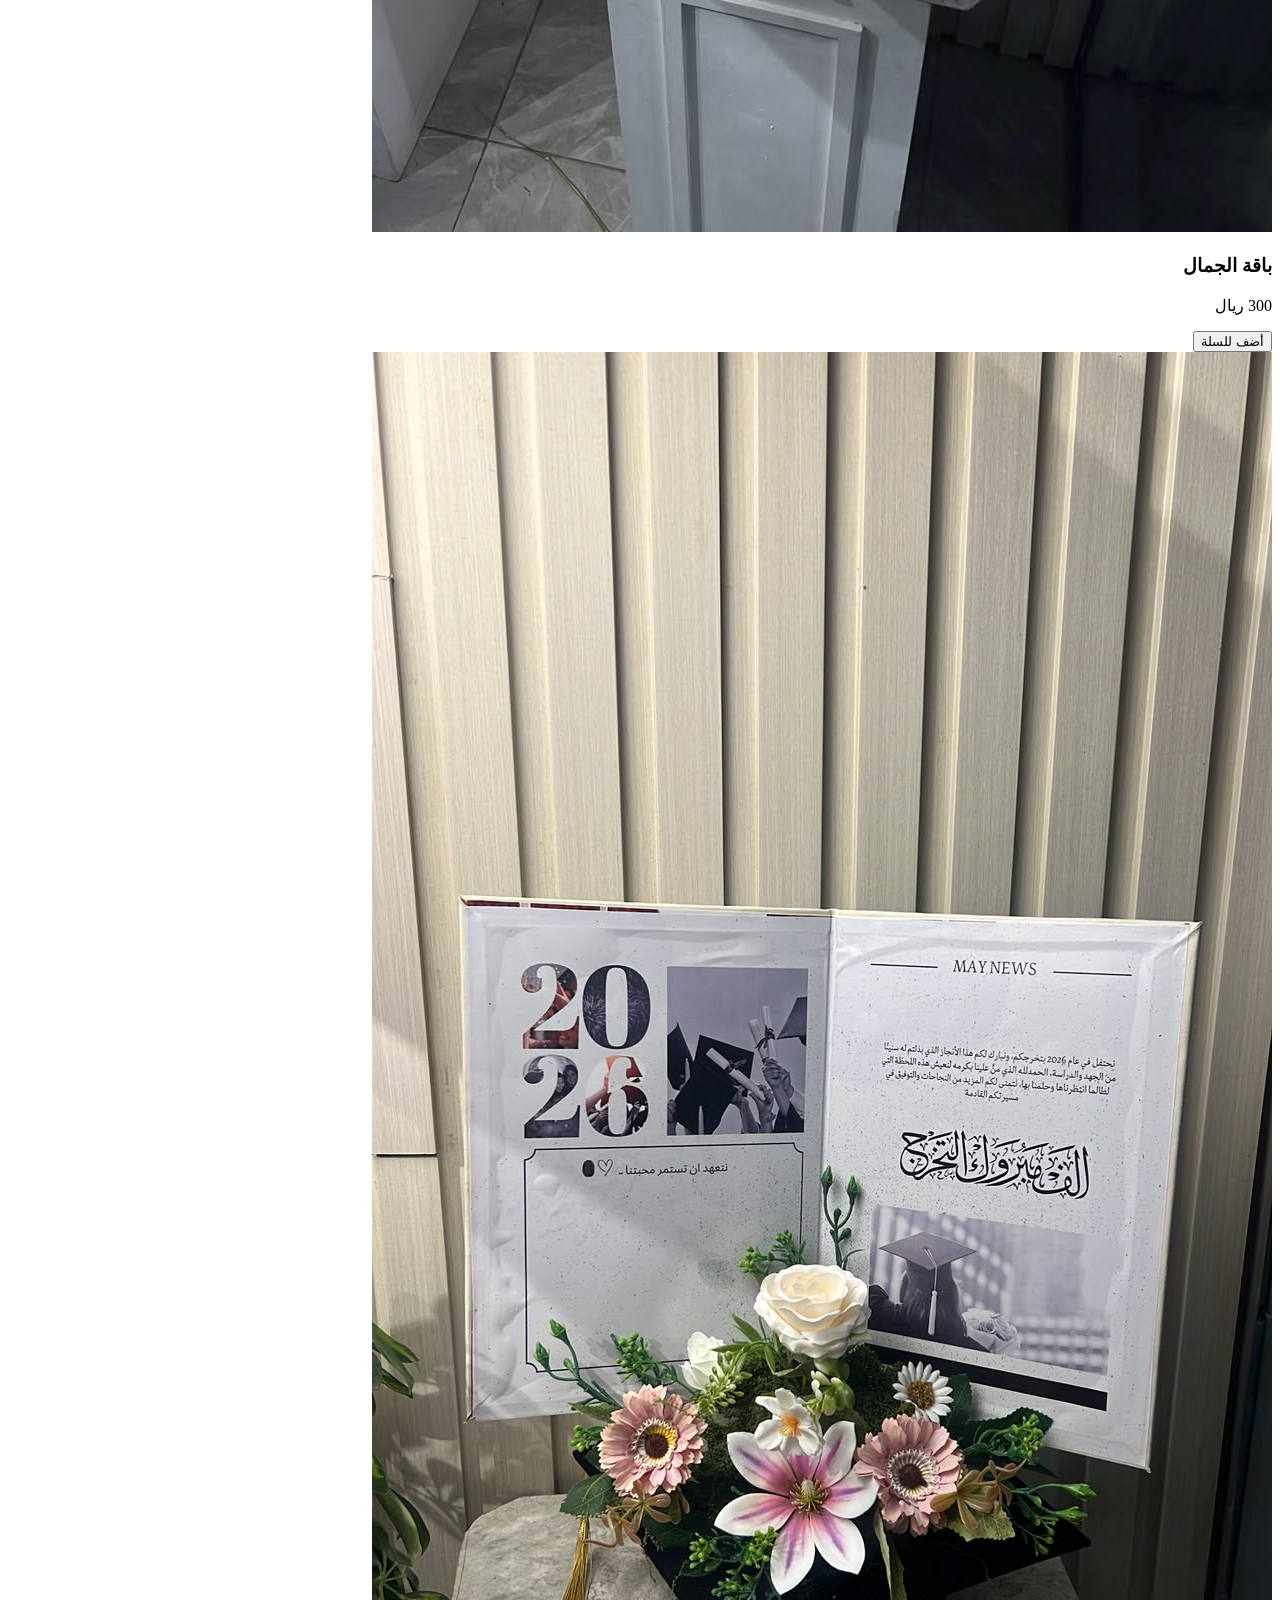
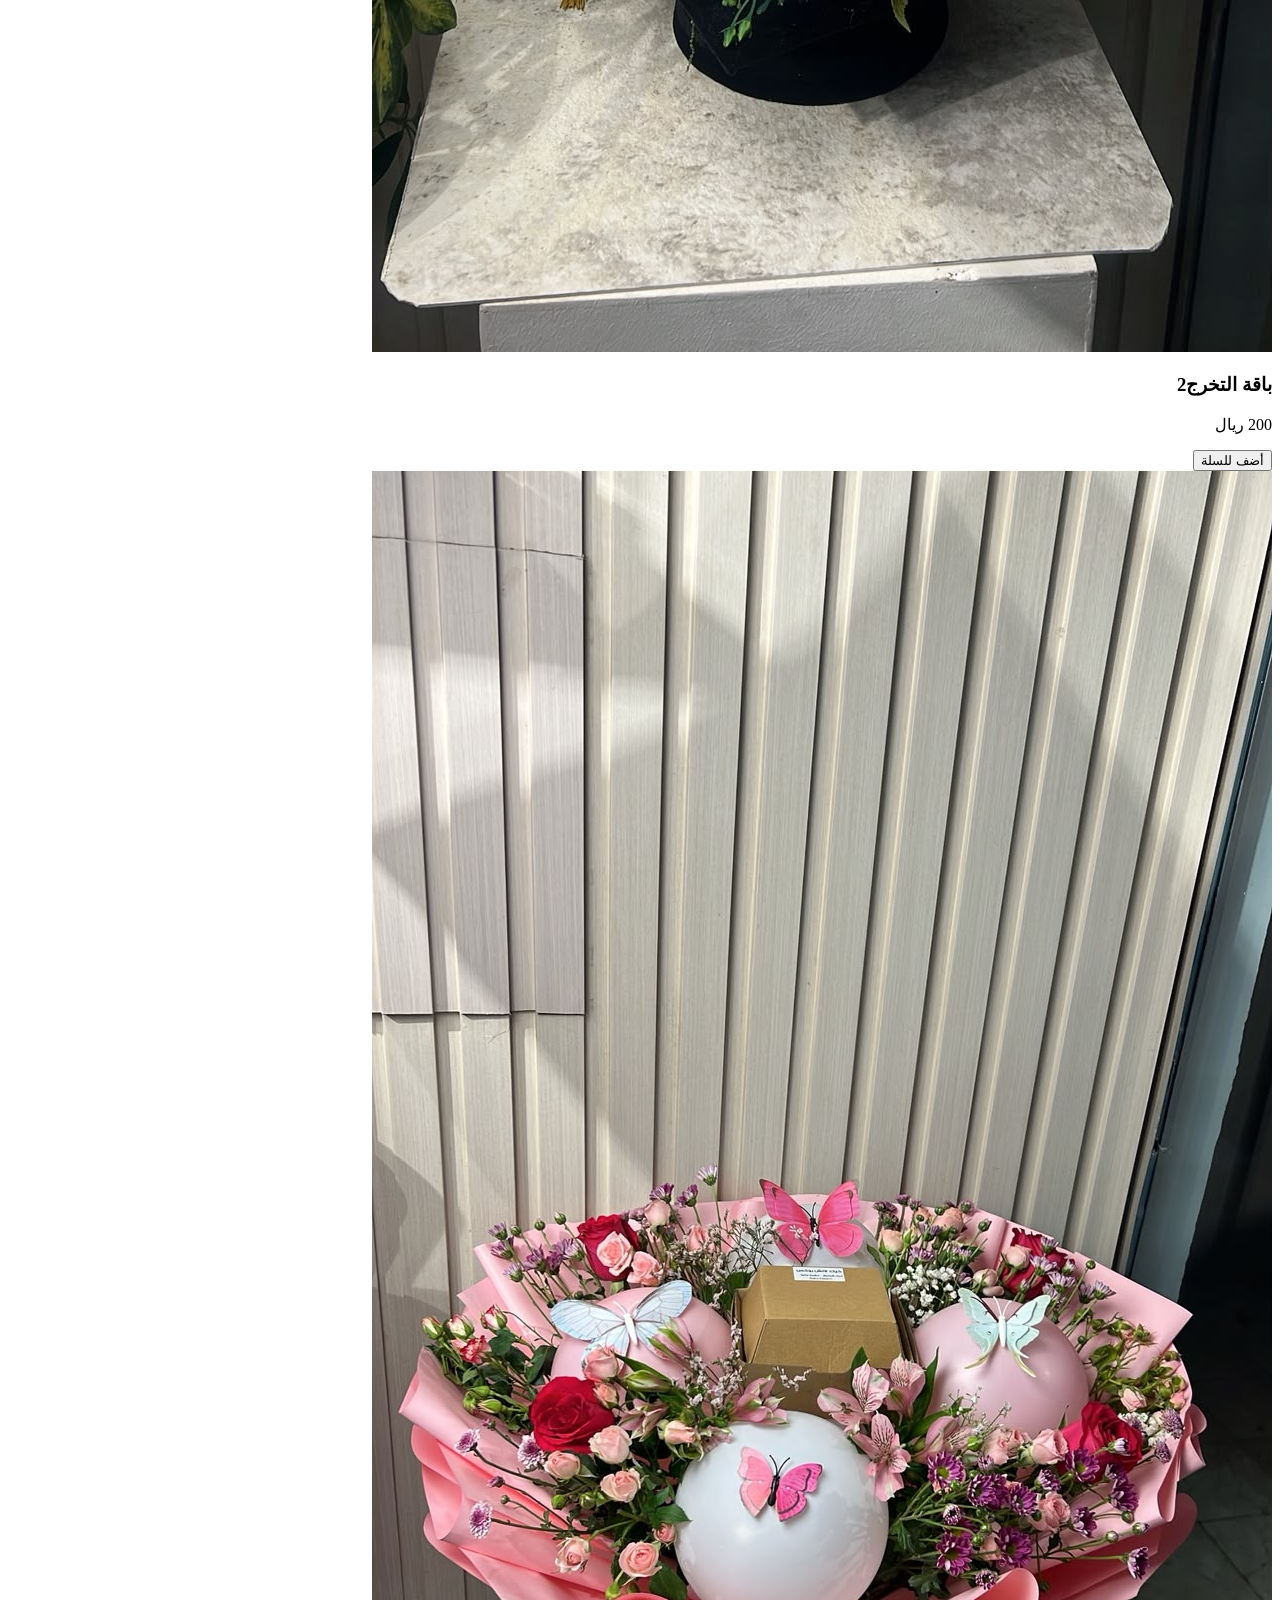
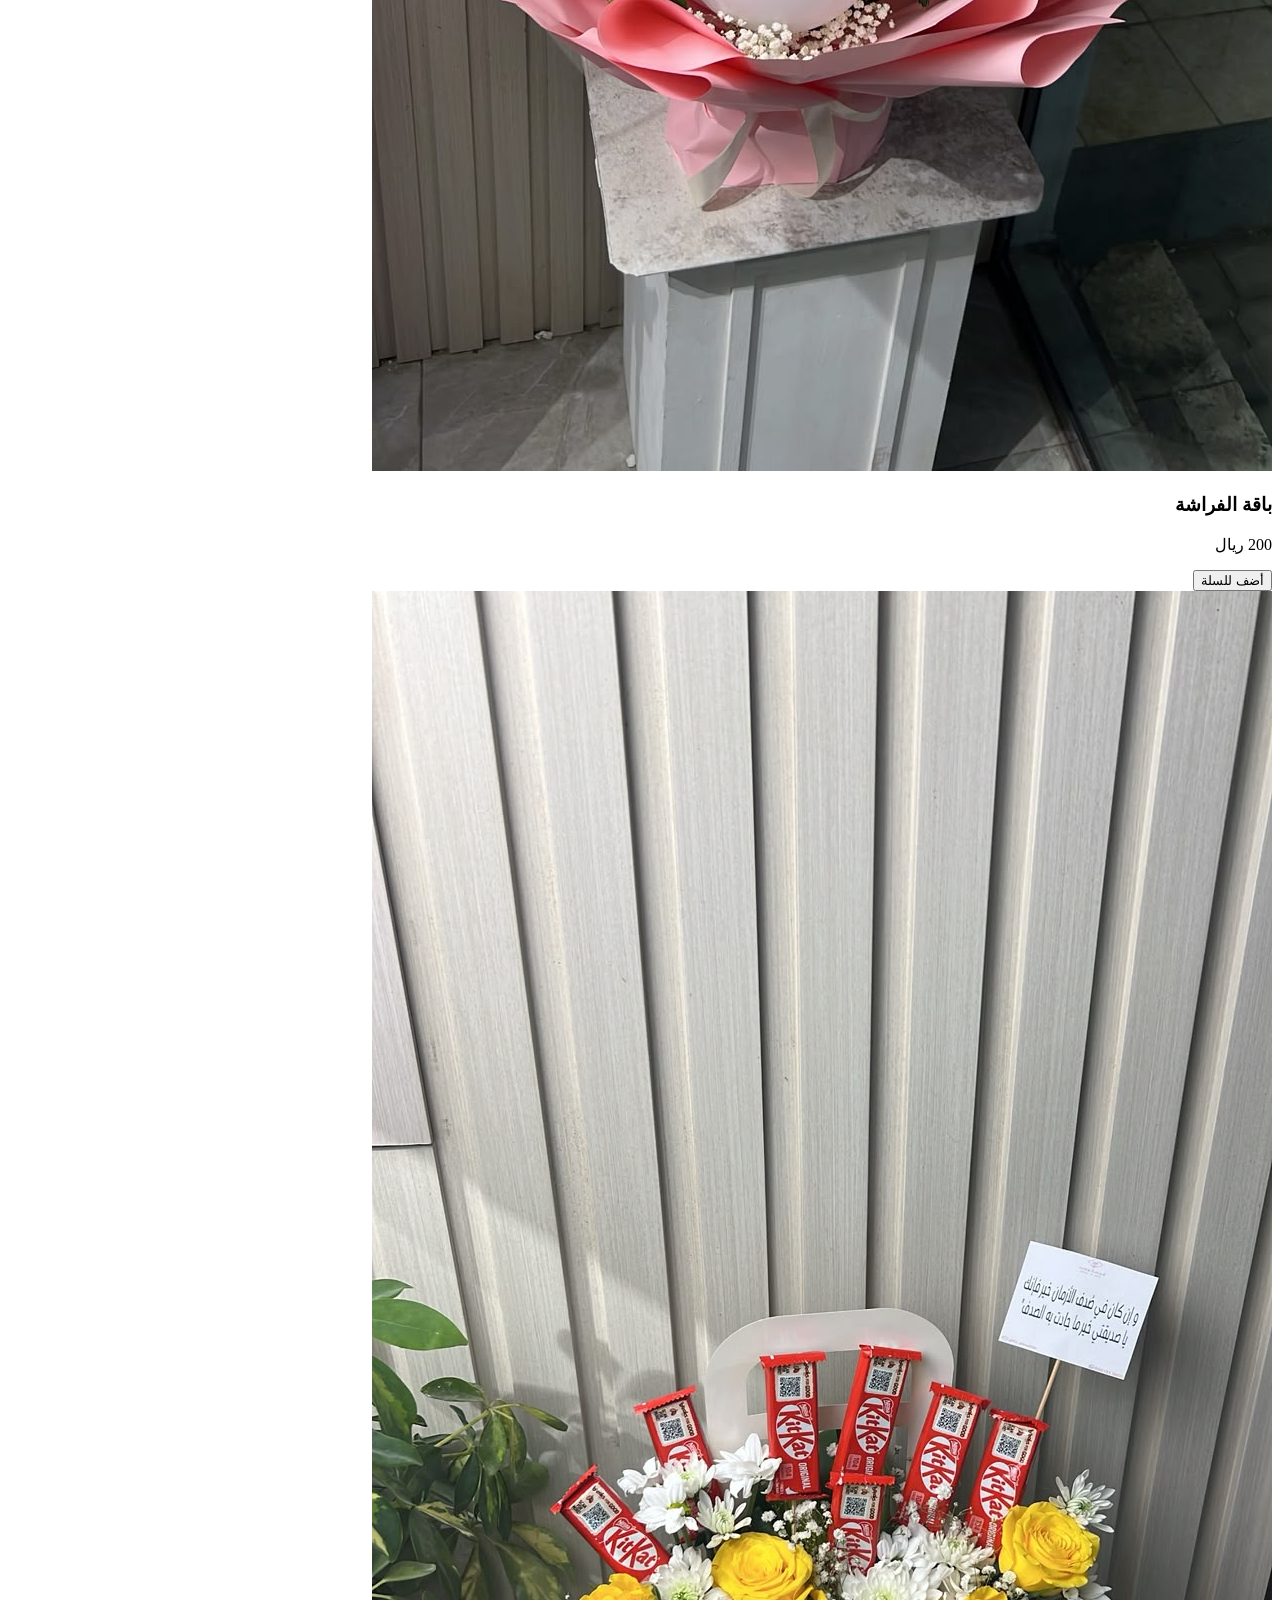
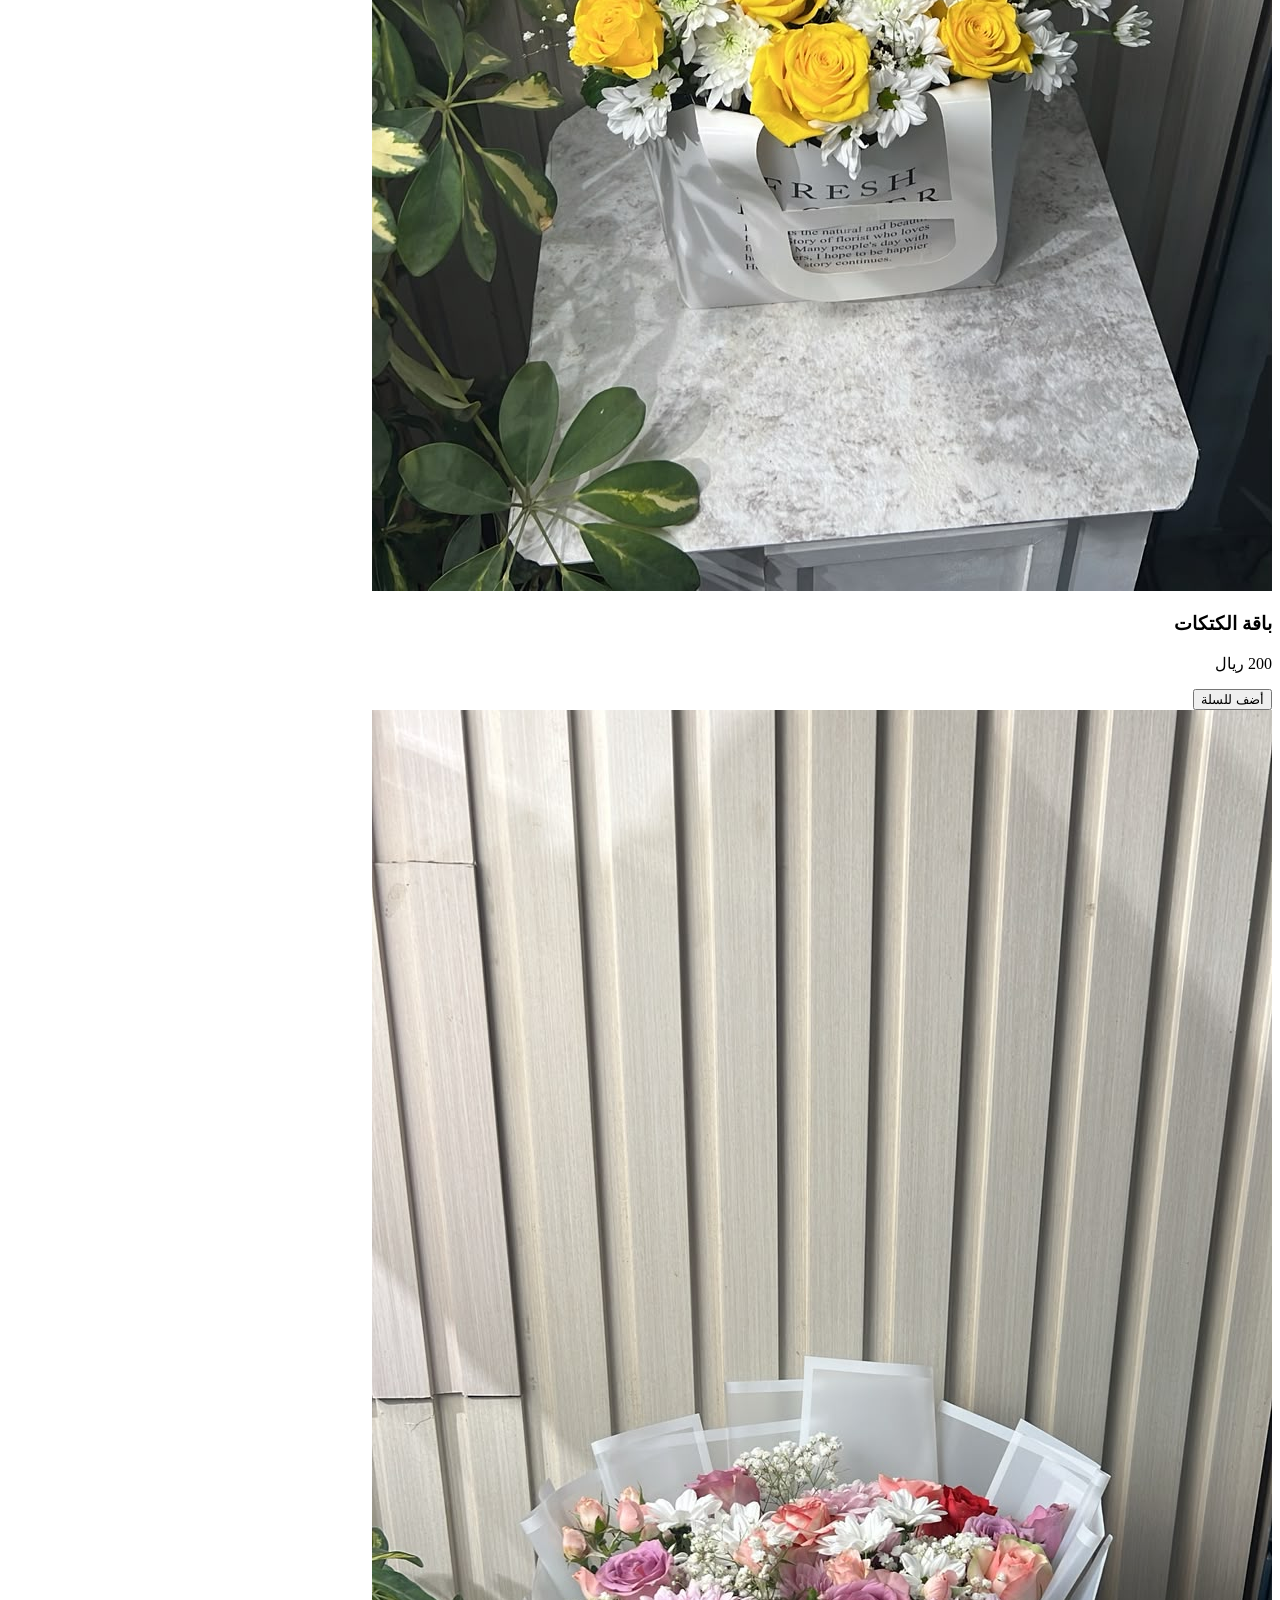
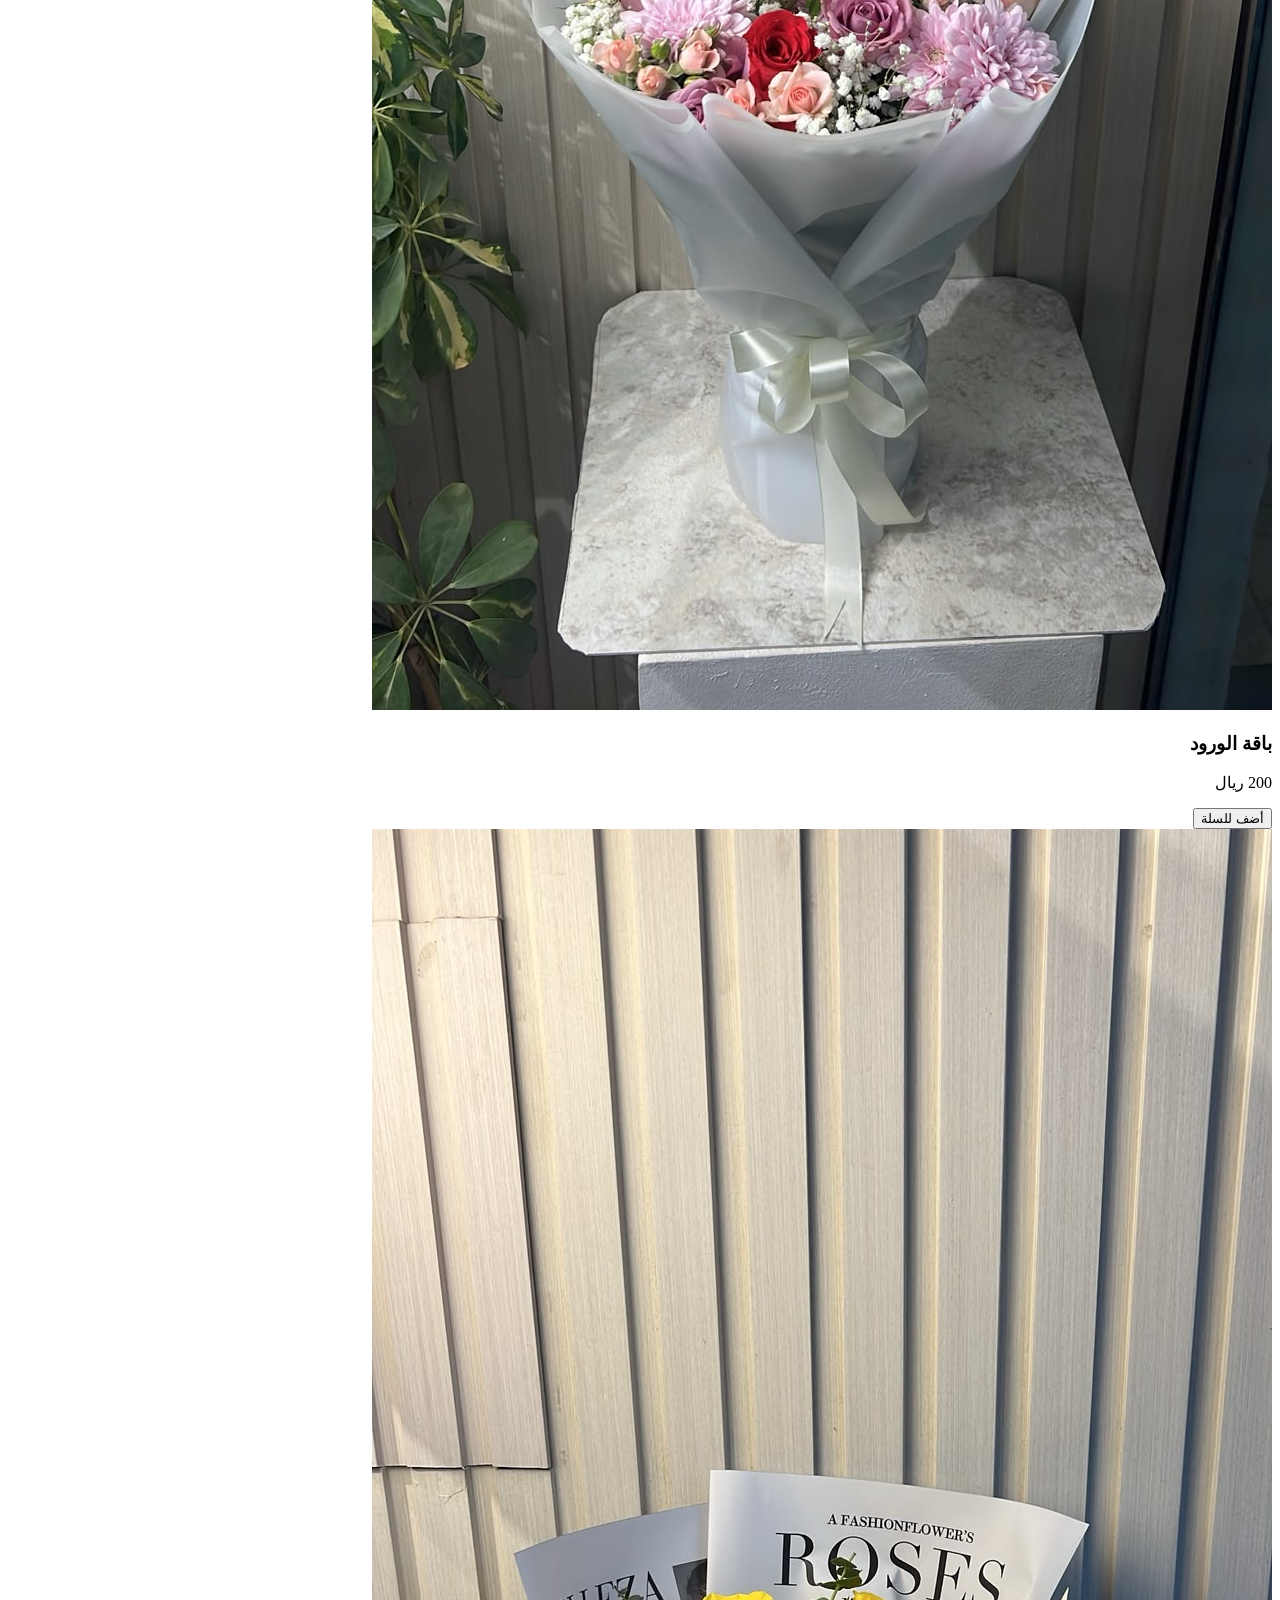
==== commit d77595ed: "update image paths" ====
--- a/index.html
+++ b/index.html
@@ -599,4 +599,4 @@
 </div>
 </div>
 </body>
-</html>
+</html>
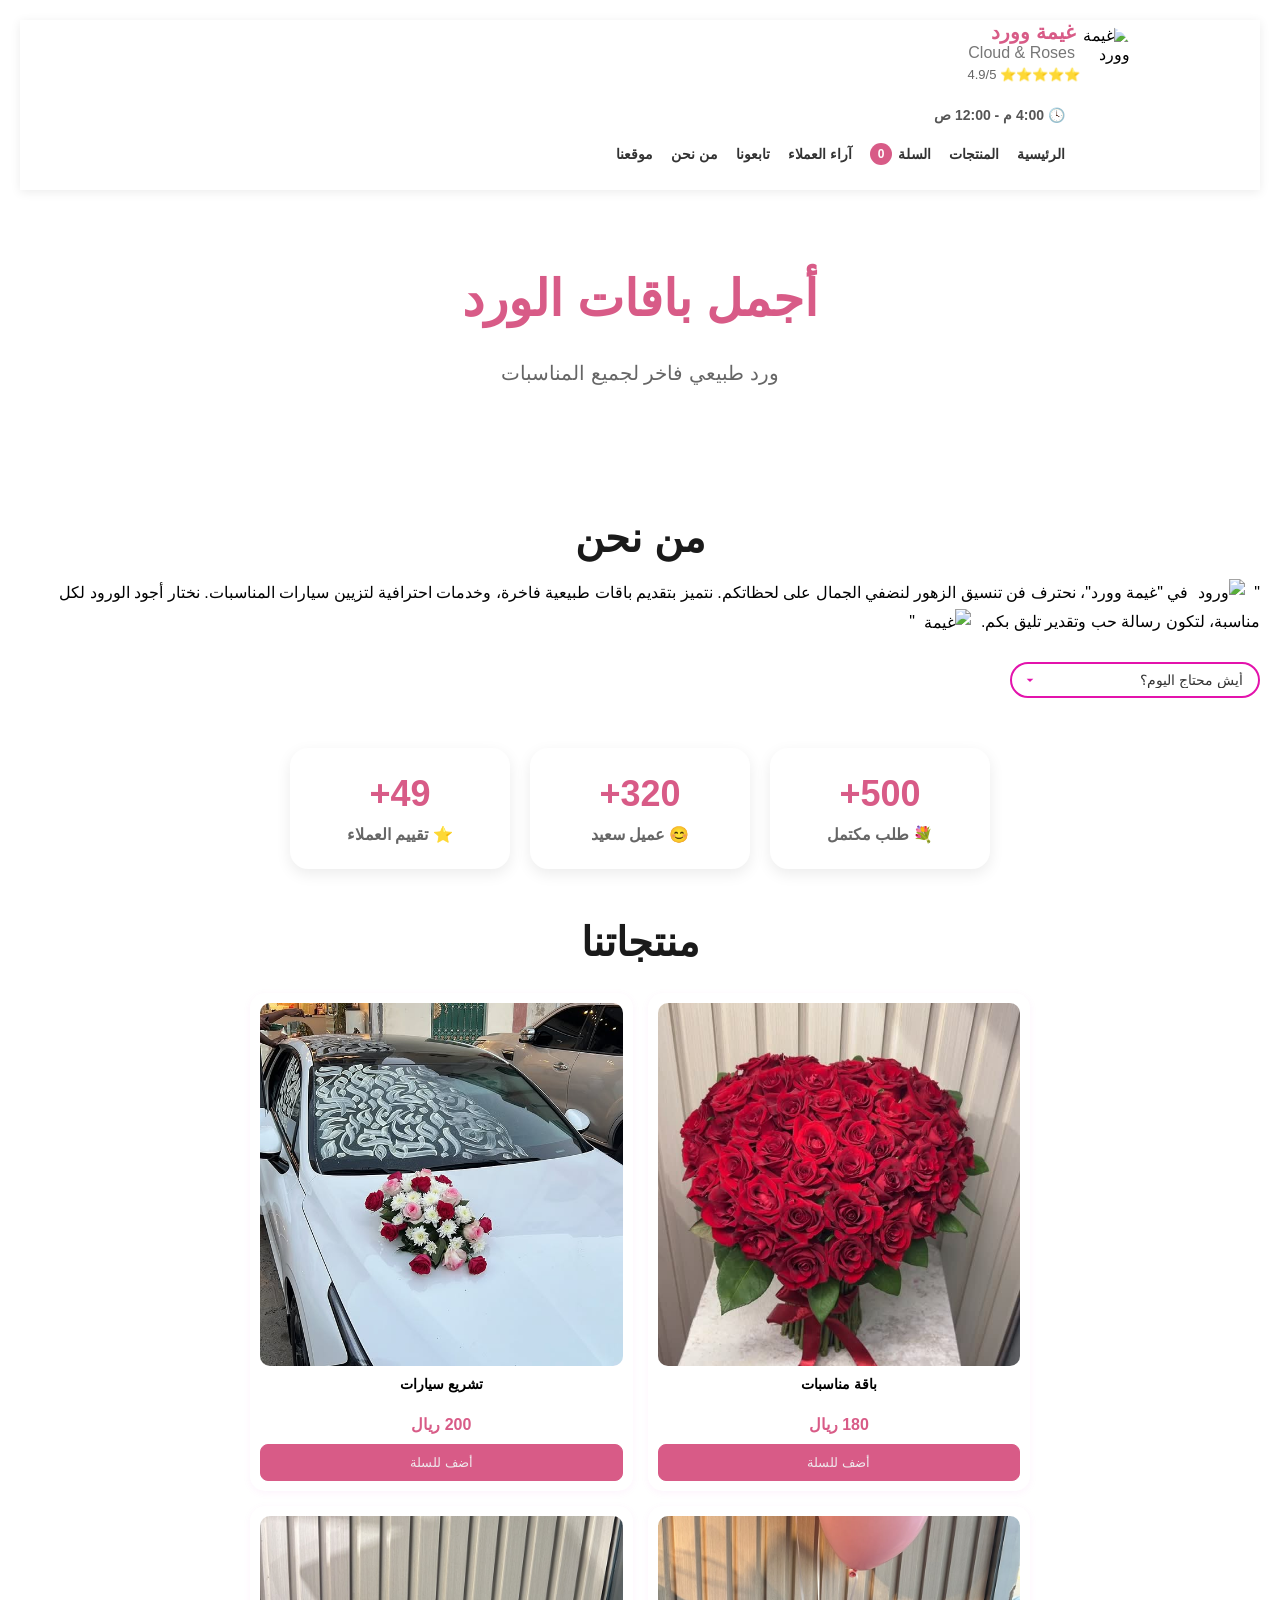
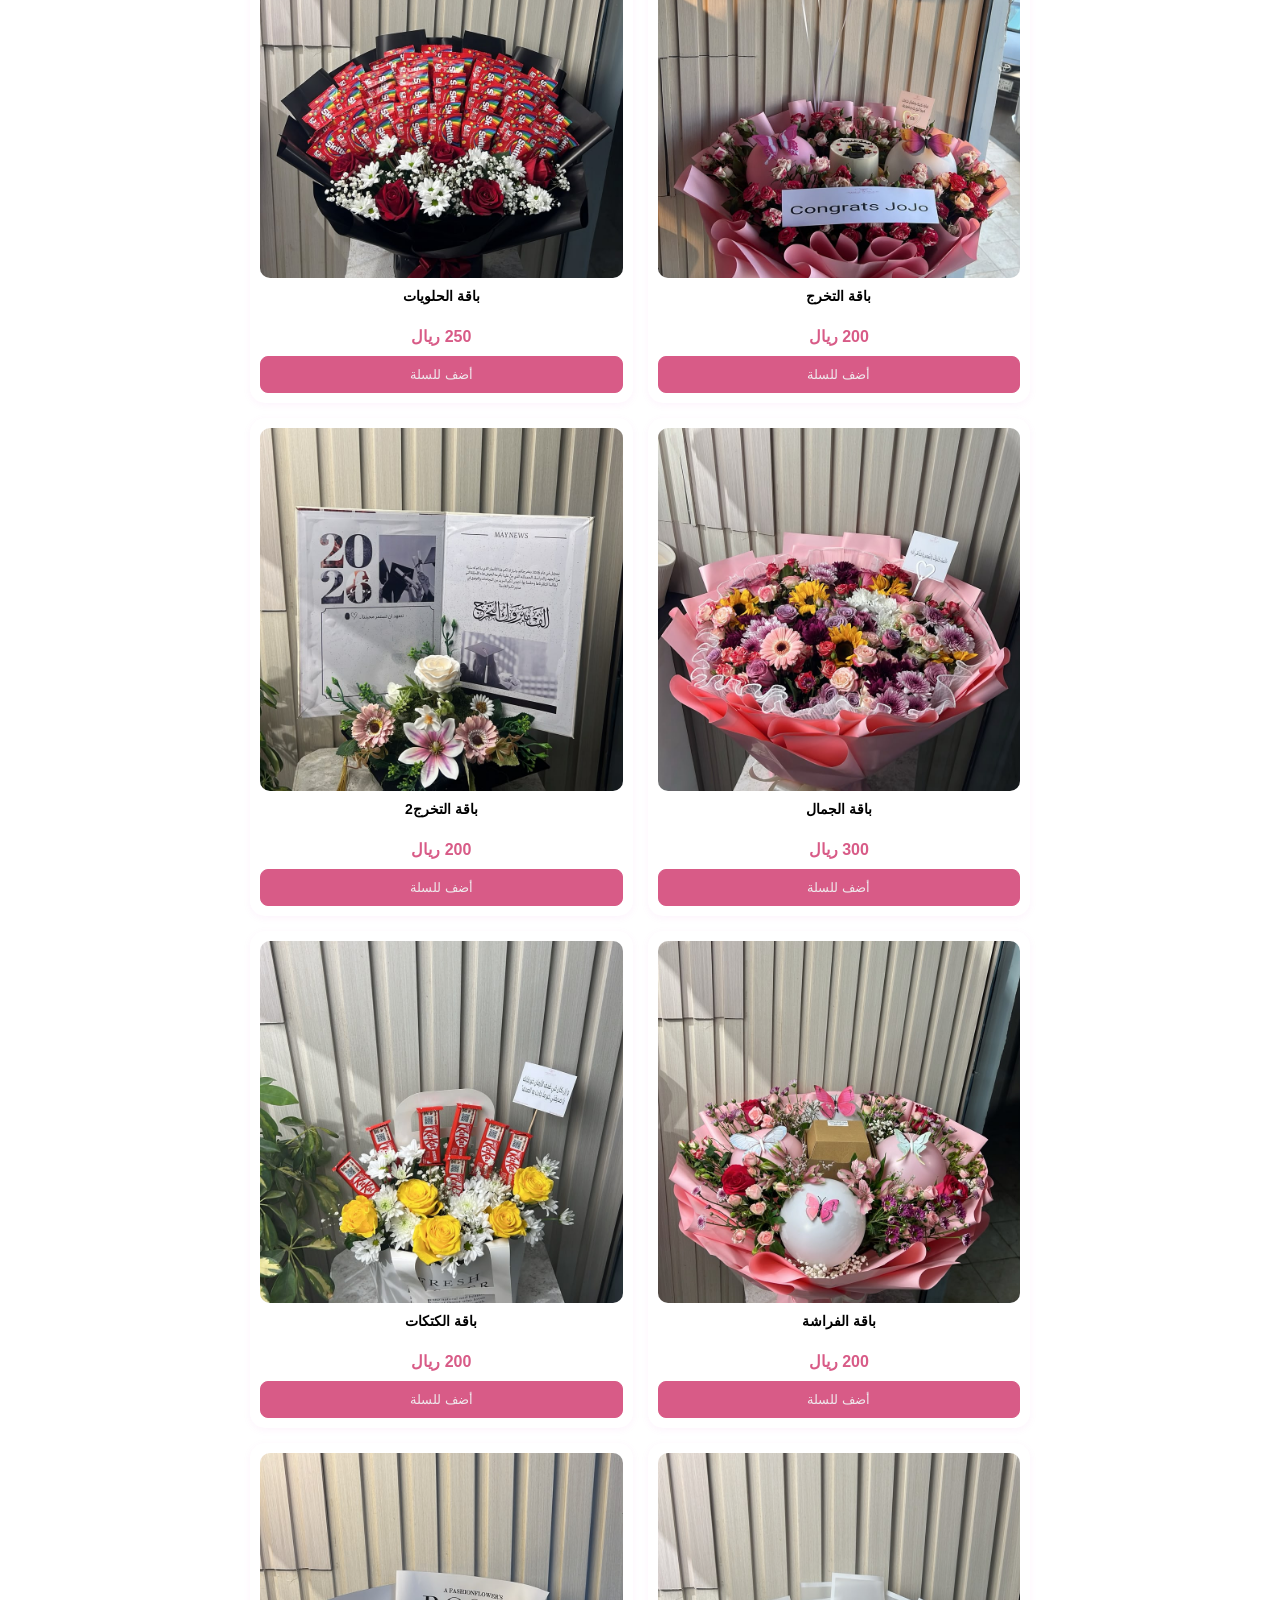
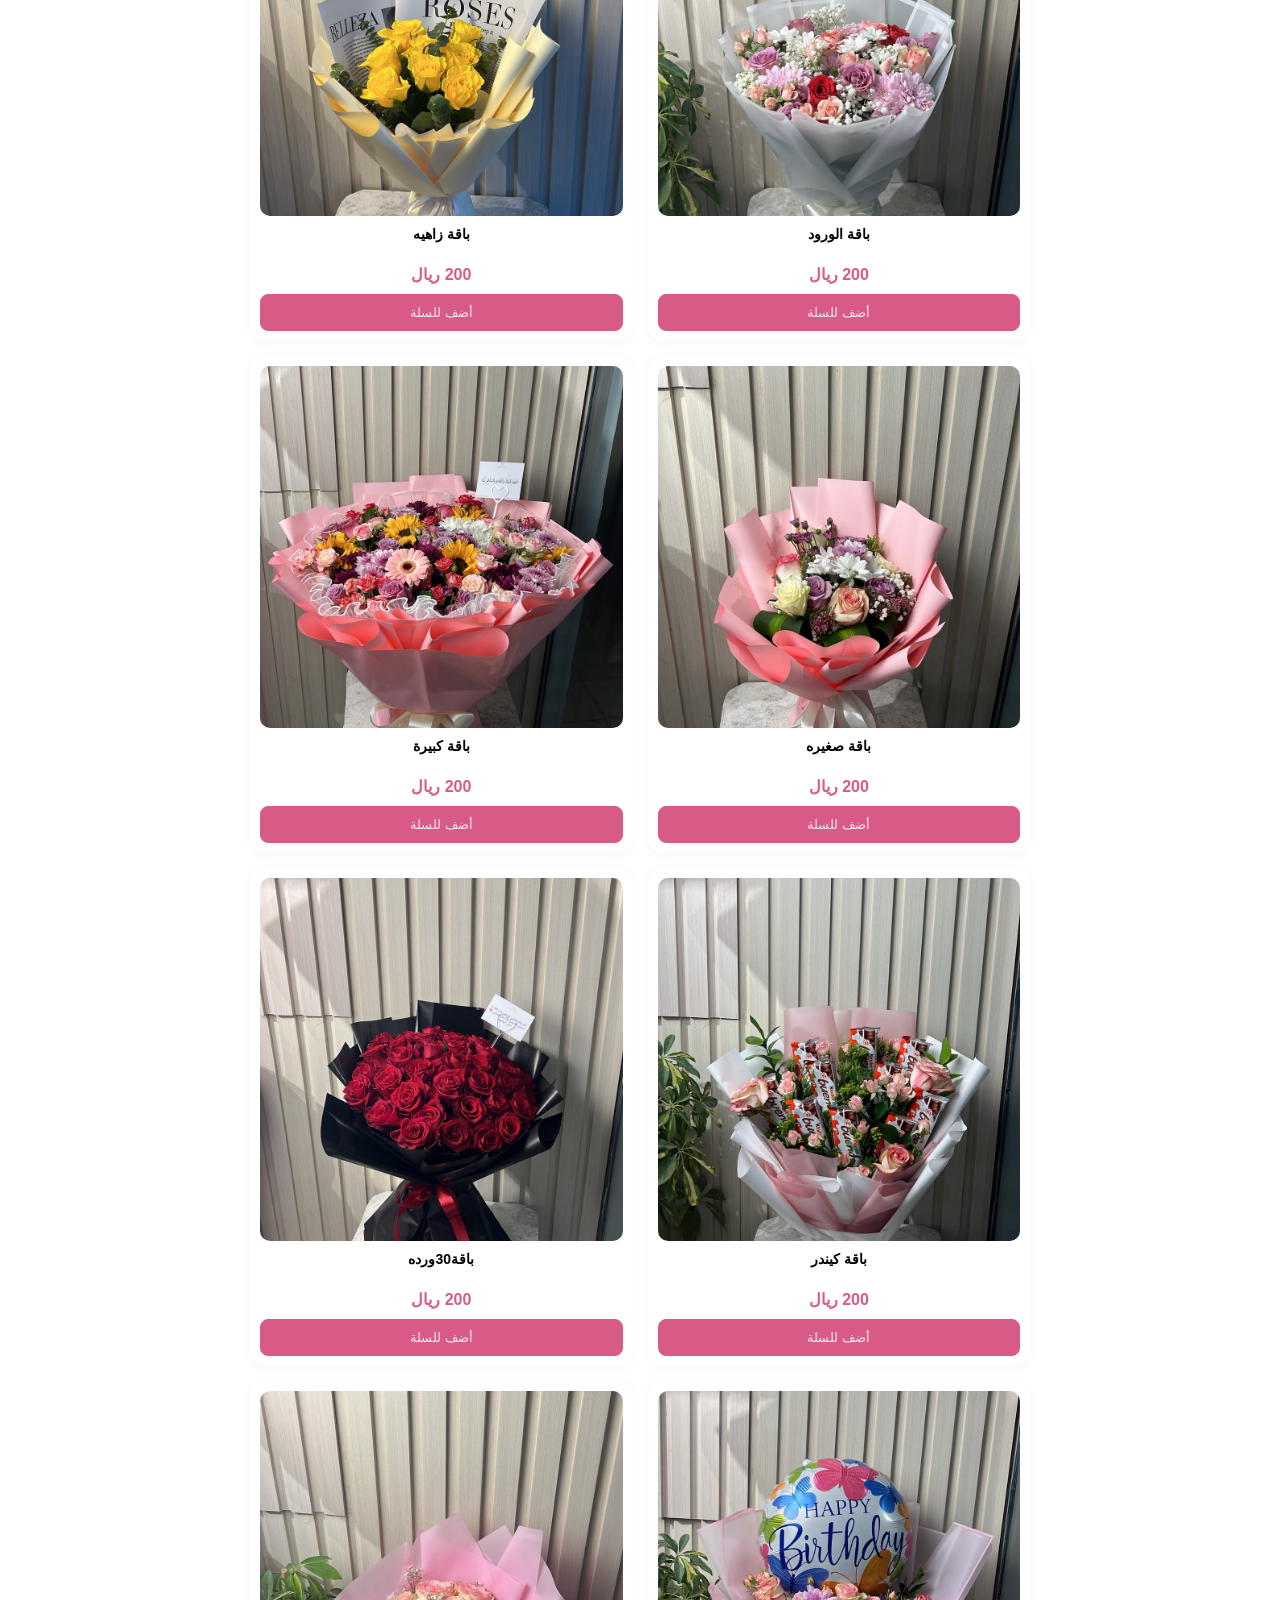
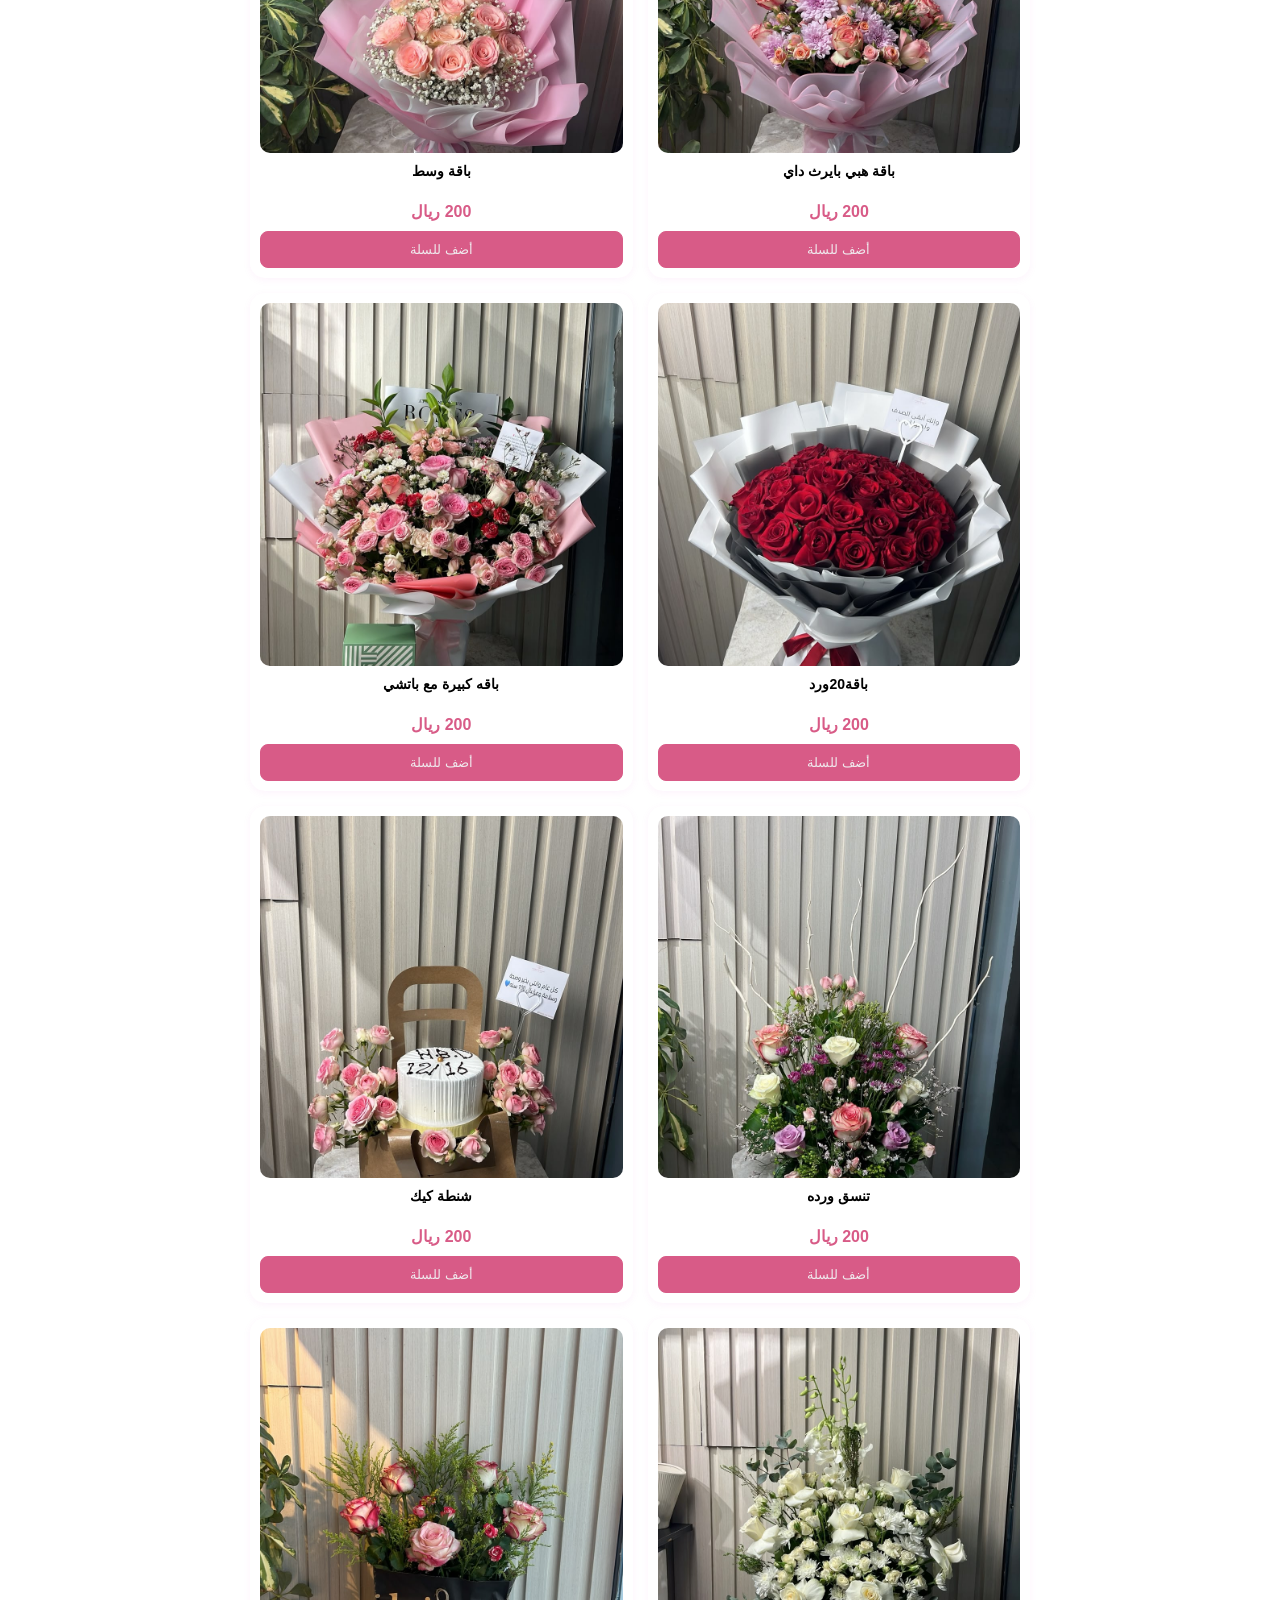
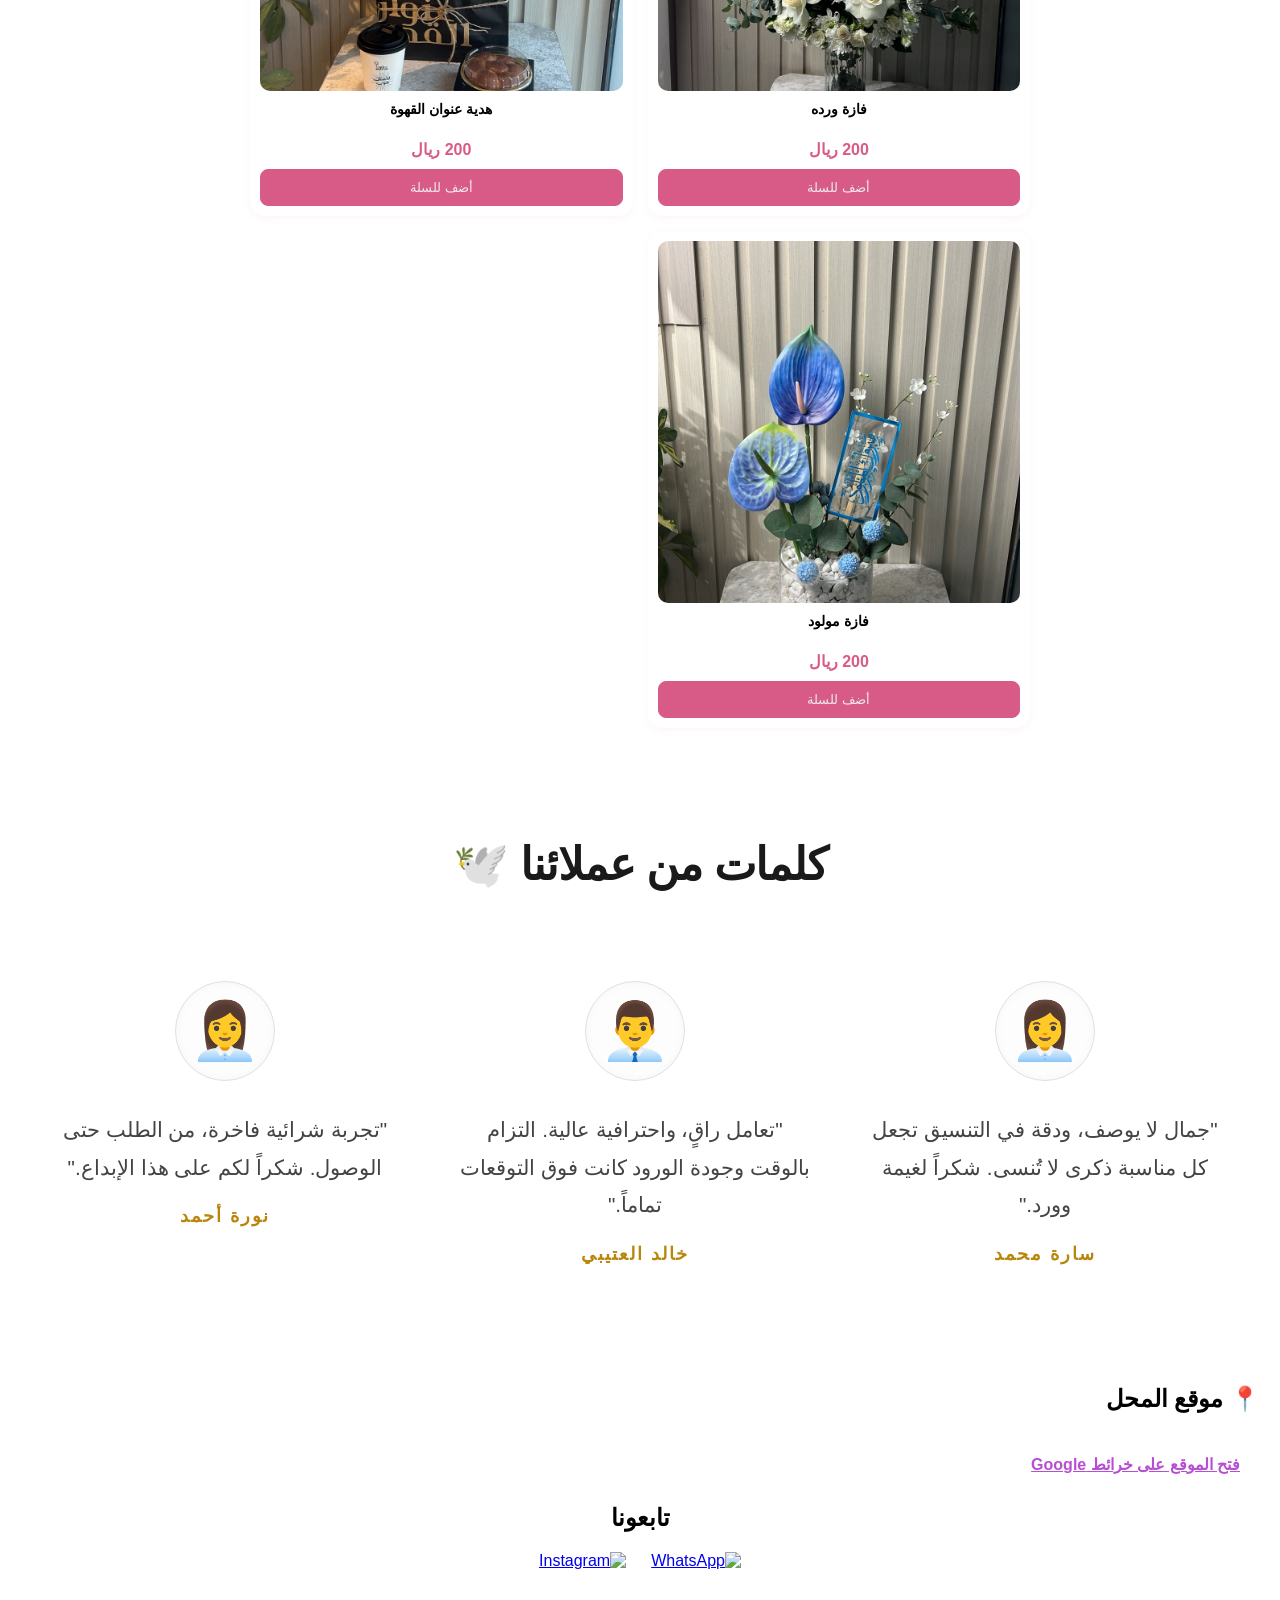
==== commit c14a308d: "تحديث موقع غيمة وورد" ====
--- a/index.html
+++ b/index.html
@@ -105,29 +105,48 @@
 <body>
 
 <header>
+
     <div class="container">
-        <div class="logo-area">
-            <img src="logo.png" alt="غيمة وورد">
-            <div>
-                <h1>غيمة وورد</h1>
-                <span>Cloud & Roses</span>
+
+        <div class="header-top">
+
+            <div class="logo-area">
+                <img src="logo.png" alt="غيمة وورد">
+
+                <div class="logo-text">
+                    <h1>غيمة وورد</h1>
+                    <span>Cloud & Roses</span>
+
+                    <div class="header-rating">
+                        ⭐⭐⭐⭐⭐ 4.9/5 
+                    </div>
+                </div>
             </div>
-        </div>
+
+            <div class="store-hours">
+                🕓 4:00 م - 12:00 ص
+            </div>
+
+        </div>
+
         <nav>
             <a href="#">الرئيسية</a>
             <a href="#products">المنتجات</a>
-            <a href="cart.html" id="cart-icon" style="position: relative; text-decoration: none; color: d81b60;">السلة 
-                <span id="cart-count" style="position: absolute; top: -10px; right: -10px; background: #d81b60; color: white; border-radius: 50%; width: 20px; height: 20px; font-size: 12px; display: flex; align-items: center; justify-content: center; font-weight: bold;">0</span>
+
+            <a href="cart.html" id="cart-icon" style="position:relative;text-decoration:none;">
+                السلة
+                <span id="cart-count">0</span>
             </a>
+
             <a href="#reviews">آراء العملاء</a>
-            <a href="#social">تابعونا</a>   
+            <a href="#social">تابعونا</a>
             <a href="#about">من نحن</a>
-            
-        <a href="#location">موقعنا</a>
+            <a href="#location">موقعنا</a>
         </nav>
+
     </div>
+
 </header>
-
 <section class="hero">
     <h2>أجمل باقات الورد</h2>
     <br>
@@ -171,11 +190,15 @@
     }
 
     // تشغيل العدادات عند تحميل الصفحة
-    window.onload = function() {
-        animateCounter("counter1", 0, 500, 2000);
-        animateCounter("counter2", 0, 320, 2000);
-        animateCounter("counter3", 0, 5, 2000);
-    };
+   window.onload = function () {
+
+    animateCounter("orders-counter", 0, 500, 2000);
+
+    animateCounter("customers-counter", 0, 320, 2000);
+
+    animateCounter("rating-counter", 0, 49, 2000);
+
+};
 </script>
 
 <!-- القائمة -->
@@ -195,12 +218,27 @@
     <img id="display-image" src="" alt="اختر خدمة" style="display:none; width: 300px; border-radius: 15px;">
     <div id="product-actions" style="display:none; margin-top: 15px;">
     <p>السعر: <span id="product-price">0</span> ريال</p>
-    <button type="button" onclick="addToCart()">أضف للسلة 🛒</button>
-</div>
-</div>
-
-
-
+    <button type="button" onclick="addToCart()"class="add-to-cart-btn">أضف للسلة 🛒</button>
+</div>
+</div>
+
+<section class="stats-section">
+
+   <div class="stat-card">
+    <h2 id="orders-counter">0</h2>
+    <p>💐 طلب مكتمل</p>
+</div>
+
+<div class="stat-card">
+    <h2 id="customers-counter">0</h2>
+    <p>😊 عميل سعيد</p>
+</div>
+
+<div class="stat-card">
+    <h2 id="rating-counter">0</h2>
+    <p>⭐ تقييم العملاء</p>
+</div>
+</section>
     <h2 id="products" style="text-align: center; margin-top: 50px; font-size: 2.5rem; color: #1a1a1a;">منتجاتنا</h2>
 
     <br>
@@ -214,7 +252,7 @@
             <h3>باقة مناسبات</h3>
             <p class="description"></p>
             <p>180 ريال</p>
-            <button onclick="addToCartProduct('باقة مناسبات',180)">أضف للسلة</button>
+            <button onclick="addToCartProduct('باقة مناسبات',180)" class="add-to-cart-btn">أضف للسلة</button>
         </div>
 
         <div class="product-card">
@@ -222,7 +260,7 @@
             <h3>تشريع سيارات</h3>
             <p class="description"></p>
             <p>200 ريال</p>
-            <button onclick="addToCartProduct('تشريع سيارات',200)">أضف للسلة</button>
+            <button onclick="addToCartProduct('تشريع سيارات',200)" class="add-to-cart-btn">أضف للسلة</button>
         </div>
 
         <div class="product-card">
@@ -230,7 +268,7 @@
             <h3>باقة التخرج</h3>
             <p class="description"></p>
             <p>200 ريال</p>
-            <button onclick="addToCartProduct('باقة التخرج',200)">أضف للسلة</button>
+            <button onclick="addToCartProduct('باقة التخرج',200)" class="add-to-cart-btn">أضف للسلة</button>
         </div>
 
         <div class="product-card">
@@ -238,7 +276,7 @@
             <h3>باقة الحلويات</h3>
             <p class="description"></p>
             <p>250 ريال</p>
-            <button onclick="addToCartProduct('باقة الحلويات',250)">أضف للسلة</button>
+            <button onclick="addToCartProduct('باقة الحلويات',250)" class="add-to-cart-btn">أضف للسلة</button>
         </div>
 
         <div class="product-card">
@@ -246,7 +284,7 @@
             <h3>باقة الجمال</h3>
             <p class="description"></p>
             <p>300 ريال</p>
-            <button onclick="addToCartProduct('باقة الجمال',300)">أضف للسلة</button>
+            <button onclick="addToCartProduct('باقة الجمال',300)" class="add-to-cart-btn">أضف للسلة</button>
         </div>
 
         <div class="product-card">
@@ -255,7 +293,7 @@
             <h3>باقة التخرج2</h3>
             <p class="description"></p>
             <p>200 ريال</p>
-                   <button onclick="addToCartProduct('باقة التخرج',200)">أضف للسلة</button>
+                   <button onclick="addToCartProduct('باقة التخرج',200)" class="add-to-cart-btn">أضف للسلة</button>
         </div>
 
         <div class="product-card">
@@ -263,7 +301,7 @@
             <h3>باقة الفراشة</h3>
             <p class="description"></p>
             <p>200 ريال</p>
-            <button onclick="addToCartProduct('باقة الفراشة',200)">أضف للسلة</button>
+            <button onclick="addToCartProduct('باقة الفراشة',200)" class="add-to-cart-btn">أضف للسلة</button>
         </div>
 
         <div class="product-card">
@@ -271,7 +309,7 @@
             <h3>باقة الكتكات</h3>
             <p class="description"></p>
             <p>200 ريال</p>
-            <button onclick="addToCartProduct('باقة الكتكات',200)">أضف للسلة</button>
+            <button onclick="addToCartProduct('باقة الكتكات',200)" class="add-to-cart-btn">أضف للسلة</button>
         </div>
 
         <div class="product-card">
@@ -279,7 +317,7 @@
             <h3>باقة الورود</h3>
             <p class="description"></p>
             <p>200 ريال</p>
-            <button onclick="addToCartProduct('باقة الورود',200)">أضف للسلة</button>
+            <button onclick="addToCartProduct('باقة الورود',200)" class="add-to-cart-btn">أضف للسلة</button>
         </div>
 
         <div class="product-card">
@@ -287,7 +325,7 @@
             <h3>باقة زاهيه</h3>
             <p class="description"></p>
             <p>200 ريال</p>
-            <button onclick="addToCartProduct('باقة زاهيه',200)">أضف للسلة</button>
+            <button onclick="addToCartProduct('باقة زاهيه',200)" class="add-to-cart-btn">أضف للسلة</button>
         </div>
 
         <div class="product-card">
@@ -295,7 +333,7 @@
             <h3>باقة صغيره</h3>
             <p class="description"></p>
             <p>200 ريال</p>
-            <button onclick="addToCartProduct('باقة صغيره',200)">أضف للسلة</button>
+            <button onclick="addToCartProduct('باقة صغيره',200)" class="add-to-cart-btn">أضف للسلة</button>
         </div>
 
         <div class="product-card">
@@ -303,7 +341,7 @@
             <h3>باقة كبيرة</h3>
             <p class="description"></p>
             <p>200 ريال</p>
-            <button onclick="addToCartProduct('باقة كبيرة',200)">أضف للسلة</button>
+            <button onclick="addToCartProduct('باقة كبيرة',200)" class="add-to-cart-btn">أضف للسلة</button>
         </div>
 
         <div class="product-card">
@@ -311,7 +349,7 @@
             <h3>باقة كيندر</h3>
             <p class="description"></p>
             <p>200 ريال</p>
-            <button onclick="addToCartProduct('باقة كيندر',200)">أضف للسلة</button>
+            <button onclick="addToCartProduct('باقة كيندر',200)" class="add-to-cart-btn">أضف للسلة</button>
         </div> 
 
         <div class="product-card">
@@ -319,7 +357,7 @@
             <h3>باقة30ورده</h3>
             <p class="description"></p>
             <p>200 ريال</p>
-            <button onclick="addToCartProduct('باقة30ورده',200)">أضف للسلة</button>
+            <button onclick="addToCartProduct('باقة30ورده',200)" class="add-to-cart-btn">أضف للسلة</button>
         </div>
          
         <div class="product-card">
@@ -327,7 +365,7 @@
             <h3>باقة هبي بايرث داي</h3>
             <p class="description"></p>
             <p>200 ريال</p>
-            <button onclick="addToCartProduct('باقة هبي بايرث داي',200)">أضف للسلة</button>
+            <button onclick="addToCartProduct('باقة هبي بايرث داي',200)" class="add-to-cart-btn">أضف للسلة</button>
         </div>
 
         <div class="product-card">
@@ -335,7 +373,7 @@
             <h3>باقة وسط</h3>
             <p class="description"></p>
             <p>200 ريال</p>
-            <button onclick="addToCartProduct('باقة وسط',200)">أضف للسلة</button>
+            <button onclick="addToCartProduct('باقة وسط',200)" class="add-to-cart-btn">أضف للسلة</button>
         </div>
 
         <div class="product-card">
@@ -343,7 +381,7 @@
             <h3>باقة20ورد</h3>
             <p class="description"></p>
             <p>200 ريال</p>
-            <button onclick="addToCartProduct('باقة20ورد',200)">أضف للسلة</button>
+            <button onclick="addToCartProduct('باقة20ورد',200)" class="add-to-cart-btn">أضف للسلة</button>
         </div>
 
         <div class="product-card">
@@ -351,7 +389,7 @@
             <h3>باقه كبيرة مع باتشي</h3>
             <p class="description"></p>
             <p>200 ريال</p>
-            <button onclick="addToCartProduct('باقة كبيرة مع باتشي',200)">أضف للسلة</button>
+            <button onclick="addToCartProduct('باقة كبيرة مع باتشي',200)" class="add-to-cart-btn">أضف للسلة</button>
         </div>
 
         <div class="product-card">
@@ -359,7 +397,7 @@
             <h3>تنسق ورده</h3>
             <p class="description"></p>
             <p>200 ريال</p>
-            <button onclick="addToCartProduct('باقة تنسق ورده',200)">أضف للسلة</button>
+            <button onclick="addToCartProduct('باقة تنسق ورده',200)" class="add-to-cart-btn">أضف للسلة</button>
         </div>
 
         <div class="product-card">
@@ -367,7 +405,7 @@
             <h3>شنطة كيك</h3>
             <p class="description"></p>
             <p>200 ريال</p>
-            <button onclick="addToCartProduct('شنطة كيك',200)">أضف للسلة</button>
+            <button onclick="addToCartProduct('شنطة كيك',200)" class="add-to-cart-btn">أضف للسلة</button>
         </div>
 
         <div class="product-card">
@@ -375,7 +413,7 @@
             <h3>فازة ورده</h3>
             <p class="description"></p>
             <p>200 ريال</p>
-            <button onclick="addToCartProduct('فازة ورده',200)">أضف للسلة</button>
+            <button onclick="addToCartProduct('فازة ورده',200)" class="add-to-cart-btn">أضف للسلة</button>
         </div>
 
         <div class="product-card">
@@ -383,7 +421,7 @@
             <h3>هدية عنوان القهوة</h3>
             <p class="description"></p>
             <p>200 ريال</p>
-            <button onclick="addToCartProduct('هدية عنوان القهوة',200)">أضف للسلة</button>
+            <button onclick="addToCartProduct('هدية عنوان القهوة',200)" class="add-to-cart-btn">أضف للسلة</button>
         </div>
 
         <div class="product-card">
@@ -391,7 +429,7 @@
             <h3>فازة مولود</h3>
             <p class="description"></p>
             <p>200 ريال</p>
-            <button onclick="addToCartProduct('فازة مولود',200)">أضف للسلة</button>
+            <button onclick="addToCartProduct('فازة مولود',200)" class="add-to-cart-btn">أضف للسلة</button>
         </div>
 
     </div>
@@ -545,7 +583,7 @@
         addToCart(name, price);
     }
 
-    function showImage() {
+   function showImage() {
         const type = document.getElementById('service-type').value;
         const imgElement = document.getElementById('display-image');
         const actions = document.getElementById('product-actions');
@@ -557,13 +595,14 @@
             return;
         }
 
+        // تم تحديث الأسماء هنا لتطابق الأسماء الجديدة التي رفعتها
         const images = {
-            "ورود": "باقة الورود.png",
-            "زفاف": "تشريع سيارات.png",
-            "تخرج": "باقة التخرج.png",
-            "مناسبة خاصة / حب": "باقة المناسبات.png",
-            "عيد ميلاد": "باقة هبي بايرث داي.png",
-            "اعتذار": "باقه كبيره مع باتشي.png"
+            "ورود": "baqat_alwurood.png",
+            "زفاف": "tashree_sayarat.png",
+            "تخرج": "baqat_altakharr.png",
+            "مناسبة خاصة / حب": "baqat_almunasabat.png",
+            "عيد ميلاد": "baqat_happy_birthday.png",
+            "اعتذار": "baqat_kabira_batchi.png"
         };
 
         if (imgElement) {
@@ -573,6 +612,7 @@
         if (actions) actions.style.display = 'block';
         if (priceDisplay) priceDisplay.innerText = prices[type] || 0;
     }
+    
 
     function zoomImage(src) {
         const modal = document.getElementById('imageModal');
@@ -599,4 +639,4 @@
 </div>
 </div>
 </body>
-</html>+</html>
--- a/styles.css
+++ b/styles.css
@@ -0,0 +1,433 @@
+*{
+margin:0;
+padding:0;
+box-sizing:border-box;
+font-family:Tahoma,sans-serif;
+}
+
+body{
+    font-family:Tahoma;
+    padding:20px;
+    margin:0;
+    background-image:url("flowers-bg.jpg");
+    background-size:cover;
+    background-position:center;
+    background-attachment:fixed;
+    min-height:100vh;
+}
+
+.container{
+    background:rgba(255,255,255,0.95);
+    max-width:900px;
+    margin:auto;
+    padding:25px;
+    border-radius:15px;
+}
+
+header {
+    background: #fff;
+    
+    box-shadow: 0 2px 10px rgba(0,0,0,.08);
+}
+
+.store-hours{
+    font-size:14px;
+    font-weight:bold;
+    color:#555;
+    margin-bottom:20px; /* يرفع أوقات العمل عن القائمة */
+}
+
+.logo-area {
+    display: flex;
+    align-items: center;
+    gap: 10px;
+
+    position: relative;
+    right: -65px;  /* يحركه أكثر إلى اليمين */
+    top: -25px;    /* يرفعه للأعلى */
+}
+.logo-area div{
+    text-align: right;
+    margin-right: -5px; /* غيّر الرقم حسب الحاجة */
+}
+
+.logo-area img {
+    width: 50px;
+    height: 50px;
+    border-radius: 50%;
+    object-fit: cover;
+}
+
+.logo-area h1 {
+    color: #d85b87;
+    font-size: 20px;
+    margin: 0;
+}
+
+nav {
+    display: flex;
+    align-items: center;
+    gap: 18px;
+}
+
+nav a {
+    text-decoration: none;
+    color: #333;
+    font-size: 14px;
+    font-weight: bold;
+    white-space: nowrap;
+}
+
+
+
+.logo-area span{
+    color:#777;
+}
+
+.hero{
+    padding:80px 20px;
+    text-align:center;
+}
+
+.hero h2{
+    font-size:50px;
+    color:#d85b87;
+    margin-bottom:15px;
+}
+
+.hero p{
+    font-size:20px;
+    color:#666;
+}
+
+.products{
+    width:90%;
+    max-width:1200px;
+    margin:auto;
+    padding:50px 0;
+}
+
+.products h2{
+    text-align:center;
+    margin-bottom:40px;
+    color:#d85b87;
+}
+
+.products-grid{
+    display:grid;
+    grid-template-columns:repeat(2, 1fr);
+    gap:15px;
+    padding:10px;
+    max-width:800px;
+    margin:0 auto;
+}
+
+.product-card{
+    display:flex;
+    flex-direction:column;
+    background:#fff;
+    border-radius:15px;
+    padding:10px;
+    box-shadow:0 2px 8px rgba(215, 16, 199, 0.05);
+    text-align:center;
+}
+
+.product-card img{
+    width:100%;
+    aspect-ratio: 1 / 1;
+    object-fit:cover;
+    border-radius:10px;
+    margin-bottom:10px;
+}
+
+.product-card h3{
+    font-size: 14px;
+    margin-bottom: 5px;
+}
+
+.product-card p{
+    color:#d85b87;
+    font-weight:bold;
+    margin-bottom: 10px;
+}
+
+.add-to-cart-btn {
+    margin-top: auto;
+    padding: 10px;
+    background-color: #d85b87; /* خلفية وردية */
+    color: #efe8ec;           /* نص أبيض */
+    border: 1px solid #d85b87; /* إطار وردي متطابق */
+    border-radius: 8px;
+    font-size: 13px;
+    cursor: pointer;
+    transition: background 0.3s; /* إضافة تأثير ناعم عند التمرير */
+}
+
+/* إضافة تأثير عند تمرير الفأرة على الزر */
+.add-to-cart-btn:hover {
+    background-color: #b02a6c;
+    border-color: #b02a6c;
+}
+
+.cart-page{
+    width:90%;
+    max-width:800px;
+    margin:40px auto;
+}
+
+.cart-item{
+    background:#fff;
+    padding:15px;
+    margin-bottom:10px;
+    border-radius:12px;
+    display:flex;
+    justify-content:space-between;
+}
+
+#total{
+    margin:20px 0;
+    color:#d85b87;
+}
+
+.whatsapp-btn{
+    width:100%;
+    border:none;
+    padding:15px;
+    font-size:18px;
+    background:#25D366;
+    color:white;
+    border-radius:10px;
+    cursor:pointer;
+}
+
+.description{
+    color:rgb(0, 0, 0) !important;
+    font-size:14px;
+    margin:8px 0;
+    line-height:1.6;
+}
+
+.gift-card-option {
+    margin: 15px 0;
+    font-weight: bold;
+}
+
+#cardInputContainer {
+    margin-bottom: 15px;
+    padding: 10px;
+    background-color: #f9f9f9;
+    border: 1px solid #ddd;
+    border-radius: 8px;
+}
+
+textarea {
+    width: 100%;
+    padding: 10px;
+    border: 1px solid #ccc;
+    border-radius: 5px;
+    font-family: inherit;
+    resize: vertical;
+}
+
+.custom-select {
+    width: 100%;
+    max-width: 250px;
+    padding: 8px 15px;
+    font-size: 14px;
+    border-radius: 25px;
+    border: 2px solid #e313ac;
+    background-color: #ffffff;
+    color: #333;
+    appearance: none;
+    cursor: pointer;
+    outline: none;
+    background-image: url('data:image/svg+xml;utf8,<svg fill="%23e313ac" height="16" viewBox="0 0 24 24" width="16" xmlns="http://www.w3.org/2000/svg"><path d="M7 10l5 5 5-5z"/></svg>');
+    background-repeat: no-repeat;
+    background-position: left 10px center;
+    margin-top: 25px;
+    display: block;
+}
+
+.store-info{
+    
+    margin:25px auto;
+    padding:18px;
+    border-radius:12px;
+    text-align:center;
+    box-shadow:0 2px 8px rgba(0,0,0,.08);
+}
+
+.review-btn{
+    display:inline-block;
+    margin-top:10px;
+    padding:12px 24px;
+    background:#d85b87;
+    color:#fff;
+    text-decoration:none;
+    border-radius:30px;
+    font-weight:bold;
+    transition:.3s;
+}
+
+.review-btn:hover{
+    background:#c44673;
+}
+
+.header-rating{
+    margin-top: 5px;
+    font-size: 13px;
+    color: #666;
+    display: flex;
+    align-items: center;
+    gap: 6px;
+}
+
+.header-rating span{
+    color: #d85b87;
+    font-weight: bold;
+}
+
+#cart-icon{
+    position: relative;
+    display: inline-flex;
+    align-items: center;
+    gap: 6px;
+    text-decoration: none;
+}
+
+#cart-count{
+    display: flex;
+    align-items: center;
+    justify-content: center;
+
+    width: 22px;
+    height: 22px;
+
+    background: #d85b87;
+    color: #fff;
+
+    border-radius: 50%;
+    font-size: 12px;
+    font-weight: bold;
+
+    line-height: 1;
+}
+
+/* ====== الجوال فقط ====== */
+@media (max-width:768px){
+
+    .container{
+        width:100%;
+        padding:15px;
+    }
+
+    .logo-area{
+        right:0;
+        top:0;
+        position:static;
+        gap:8px;
+         position: relative;
+    right: -30px;  /* يحركه أكثر إلى اليمين */
+    top: -25px;    /* يرفعه للأعلى */
+    }
+
+    .logo-area img{
+        width:45px;
+        height:45px;
+    }
+
+    .logo-area h1{
+        font-size:18px;
+    }
+
+    .logo-area span{
+        font-size:12px;
+    }
+
+    .header-rating{
+        font-size:11px;
+    }
+
+    
+
+   nav{
+    display:flex;
+    justify-content:center;
+    align-items:center;
+    flex-wrap:nowrap;   /* يمنع النزول لسطر جديد */
+    gap:8px;
+    overflow-x:auto;    /* يسمح بالتمرير إذا ضاقت الشاشة */
+    white-space:nowrap;
+    padding-bottom:5px;
+}
+   nav a{
+    font-size:11px;
+    flex:0 0 auto;
+}
+
+    #cart-count{
+        display:inline-flex;
+        justify-content:center;
+        align-items:center;
+        width:20px;
+        height:20px;
+        border-radius:50%;
+        background:#d85b87;
+        color:#fff;
+        font-size:11px;
+        font-weight:bold;
+    }
+
+}
+
+.stats-section{
+    display:flex;
+    justify-content:center;
+    gap:20px;
+    flex-wrap:wrap;
+    margin:50px auto;
+    max-width:900px;
+}
+
+.stat-card{
+    background:#fff;
+    width:220px;
+    padding:25px 20px;
+    border-radius:18px;
+    text-align:center;
+    box-shadow:0 5px 15px rgba(0,0,0,.08);
+    transition:.3s;
+}
+
+.stat-card:hover{
+    transform:translateY(-5px);
+}
+
+.stat-card h2{
+    color:#d85b87;
+    font-size:36px;
+    margin-bottom:10px;
+}
+
+.stat-card p{
+    color:#666;
+    font-size:16px;
+    font-weight:bold;
+}
+
+@media(max-width:768px){
+
+.stats-section{
+    gap:15px;
+}
+
+.stat-card{
+    width:100%;
+    max-width:260px;
+}
+
+.stat-card h2{
+    font-size:30px;
+}
+
+}
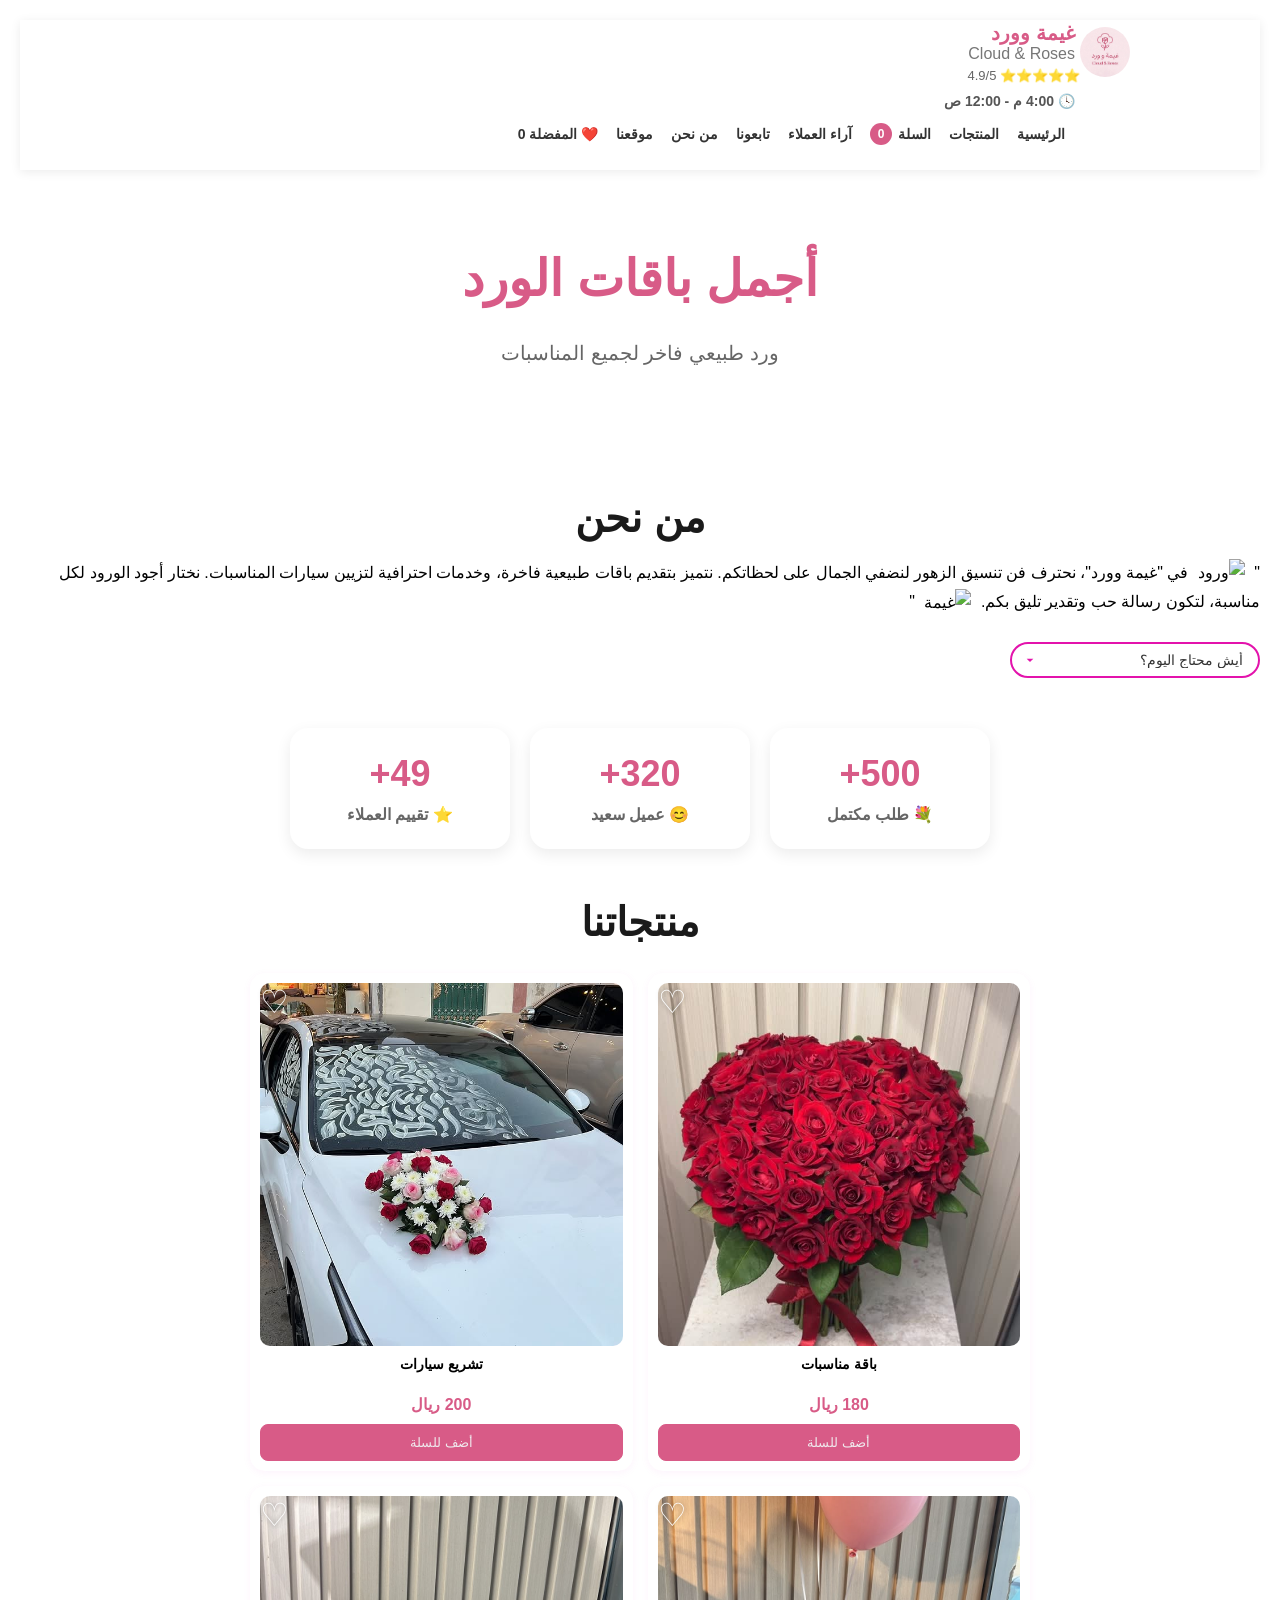
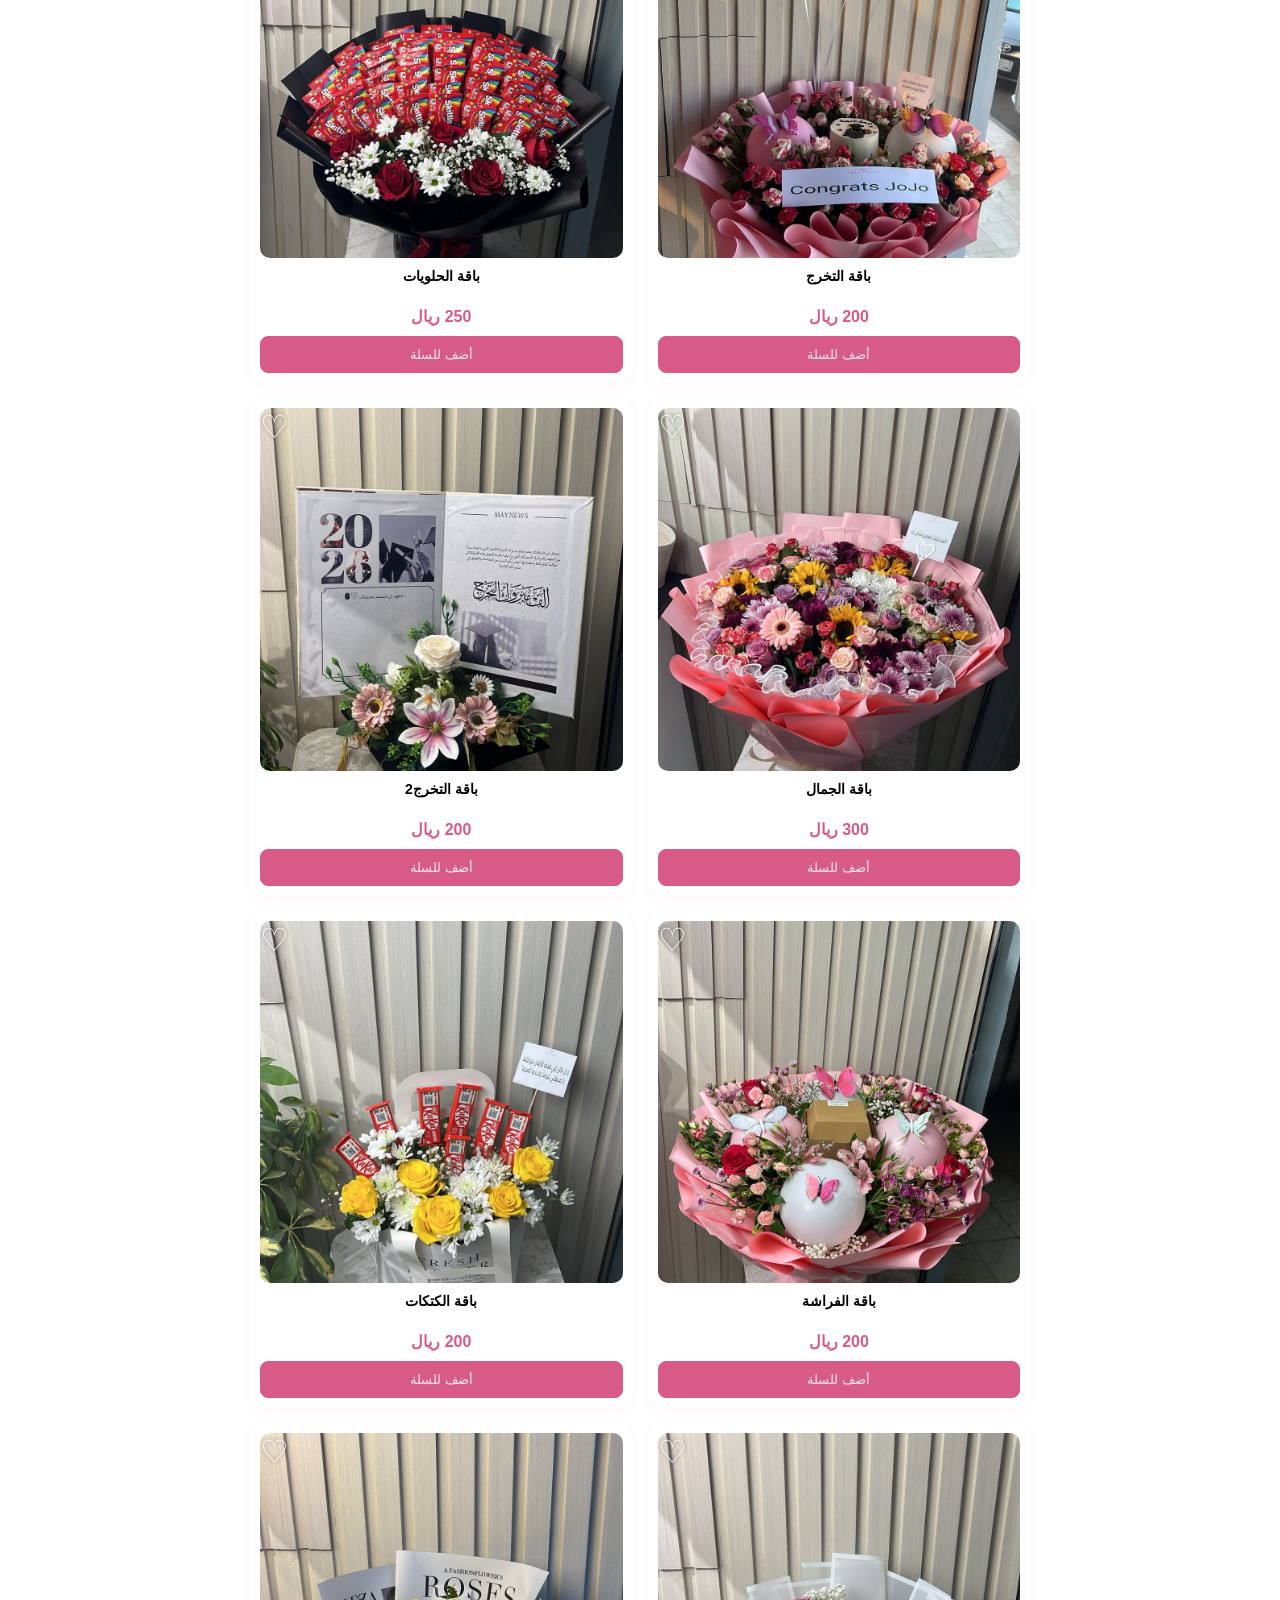
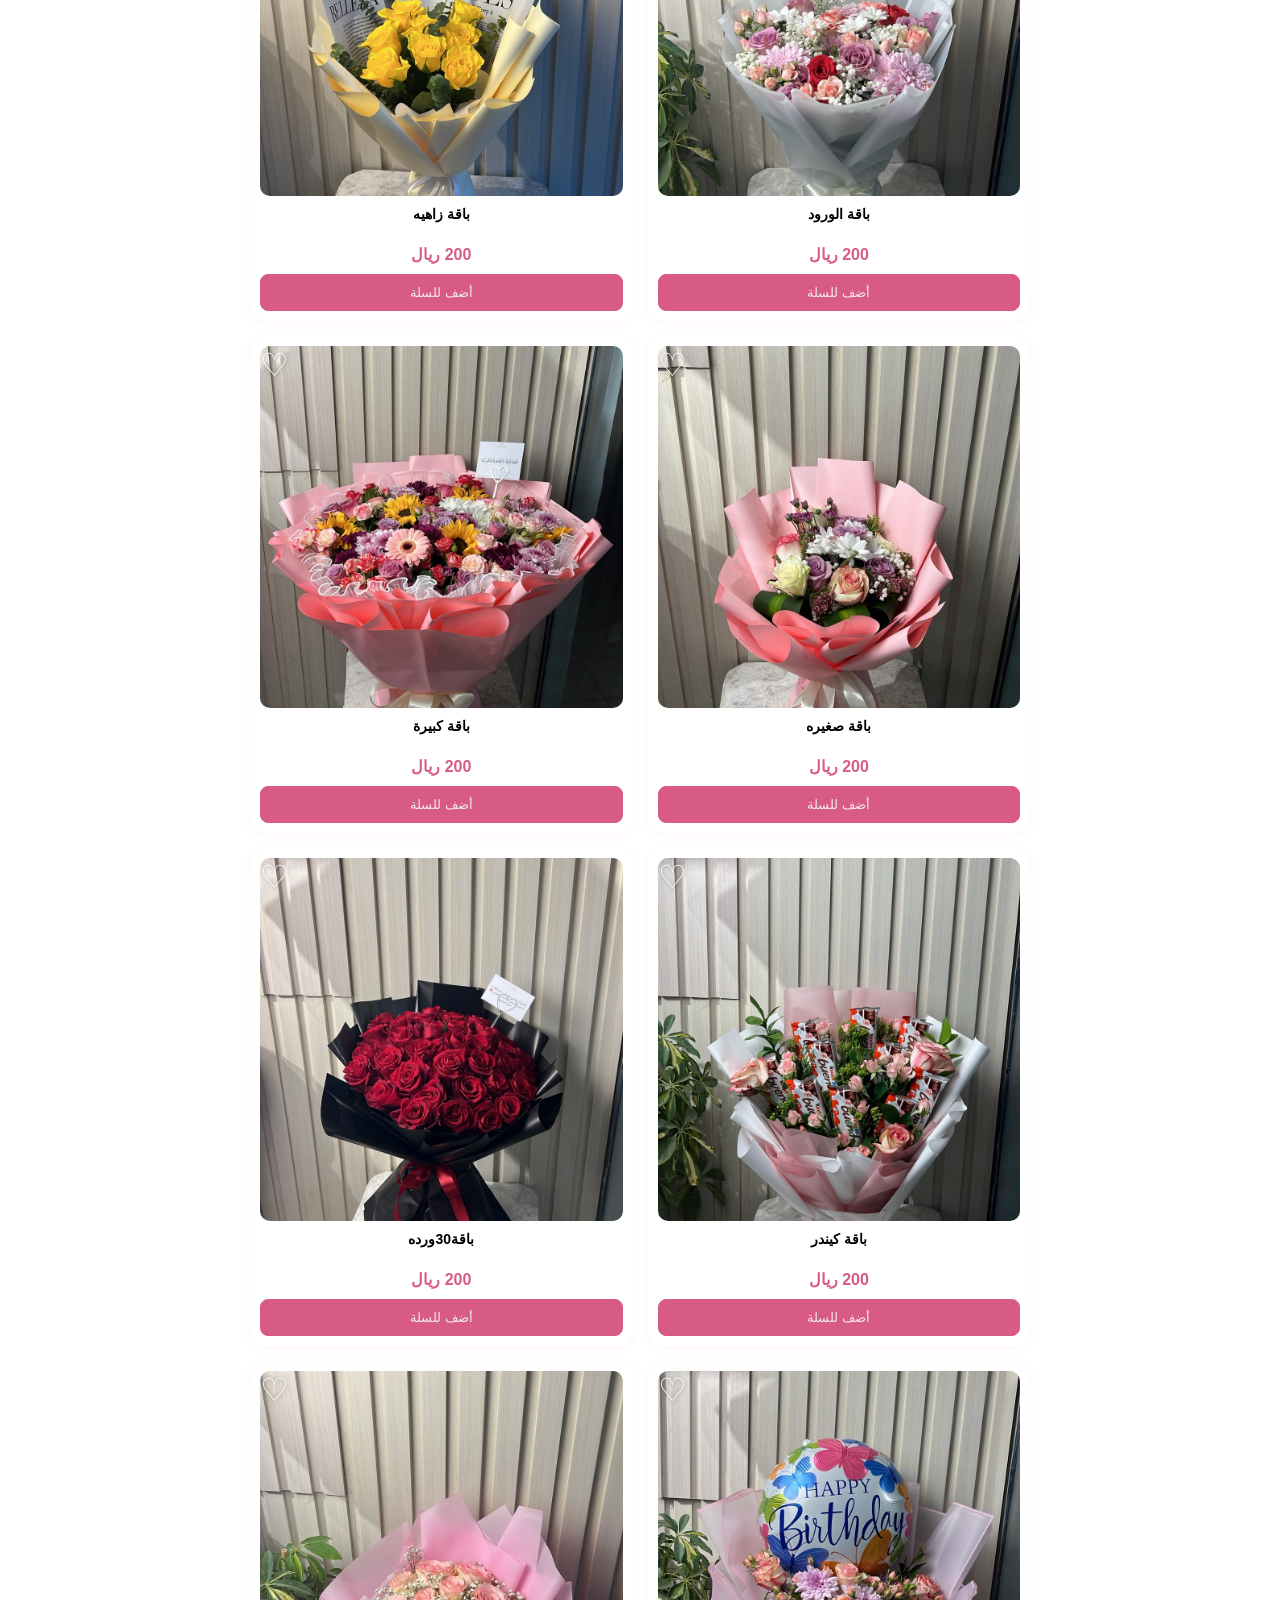
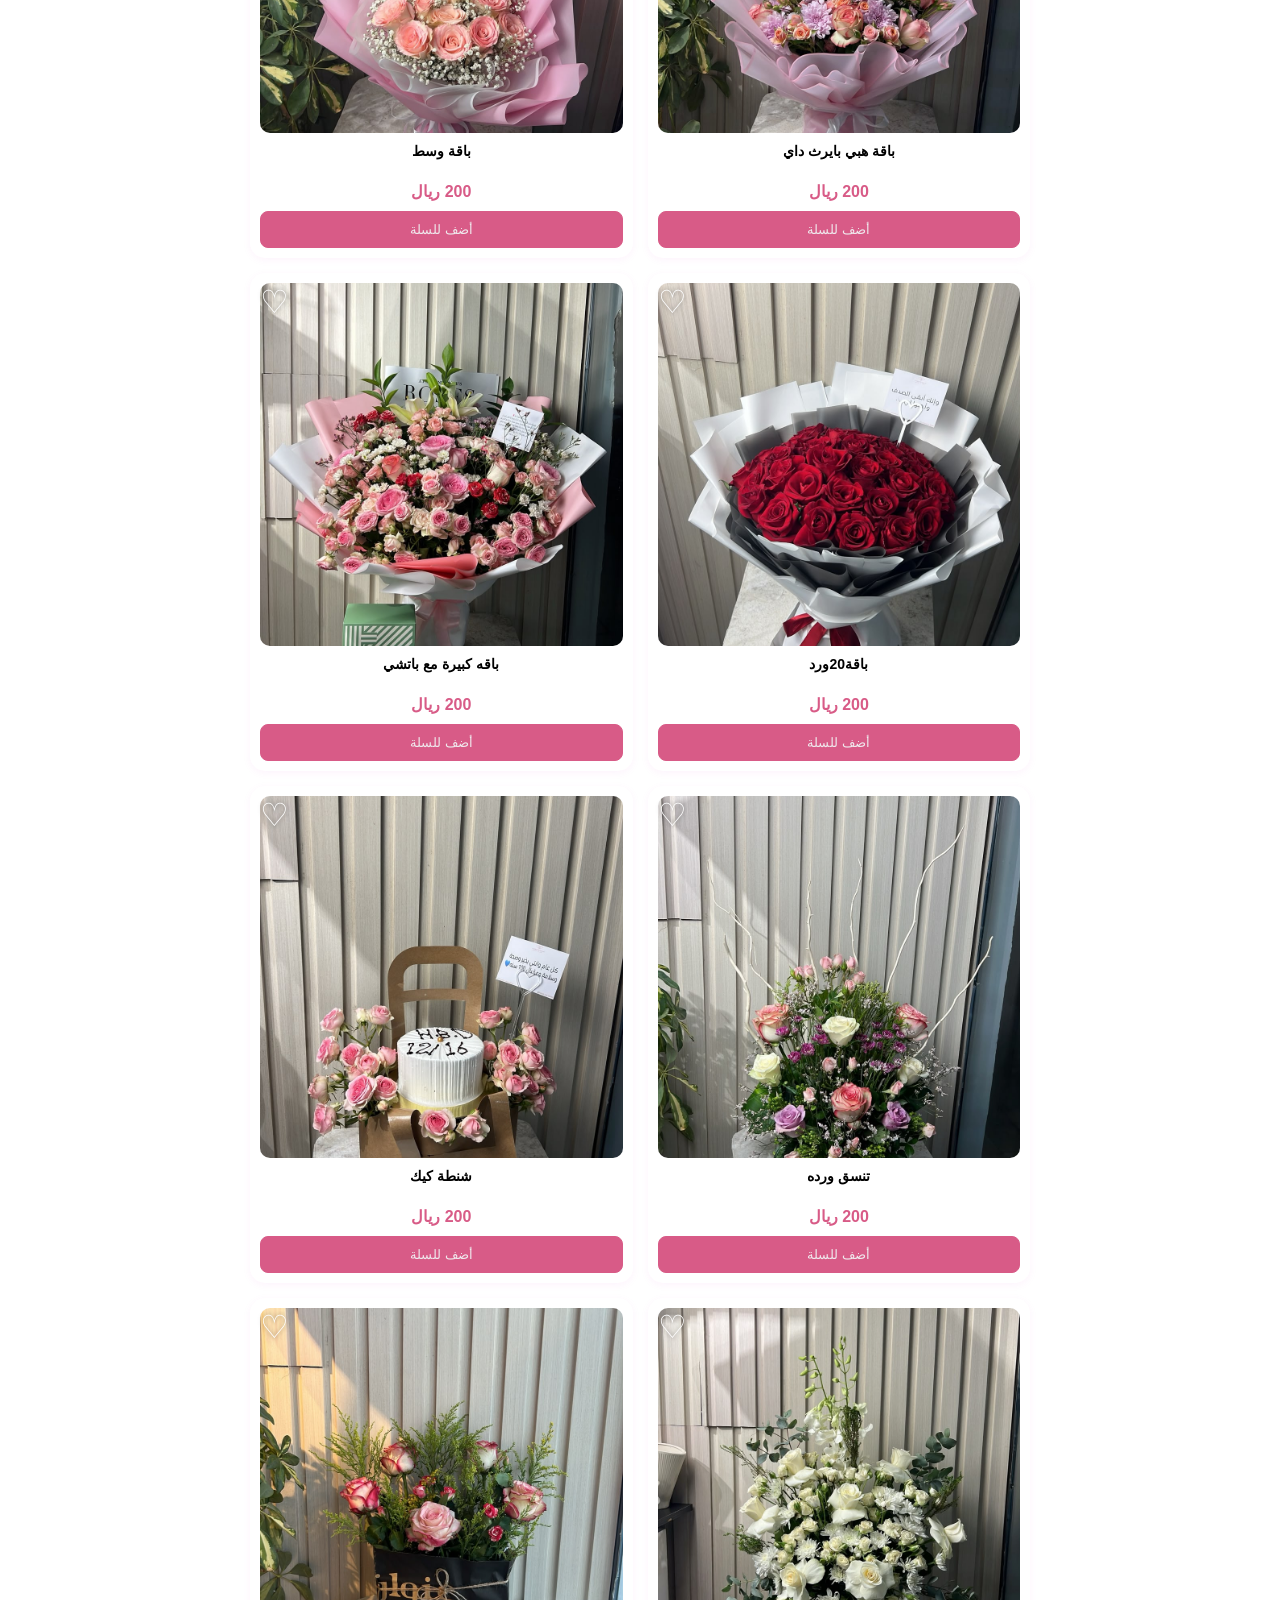
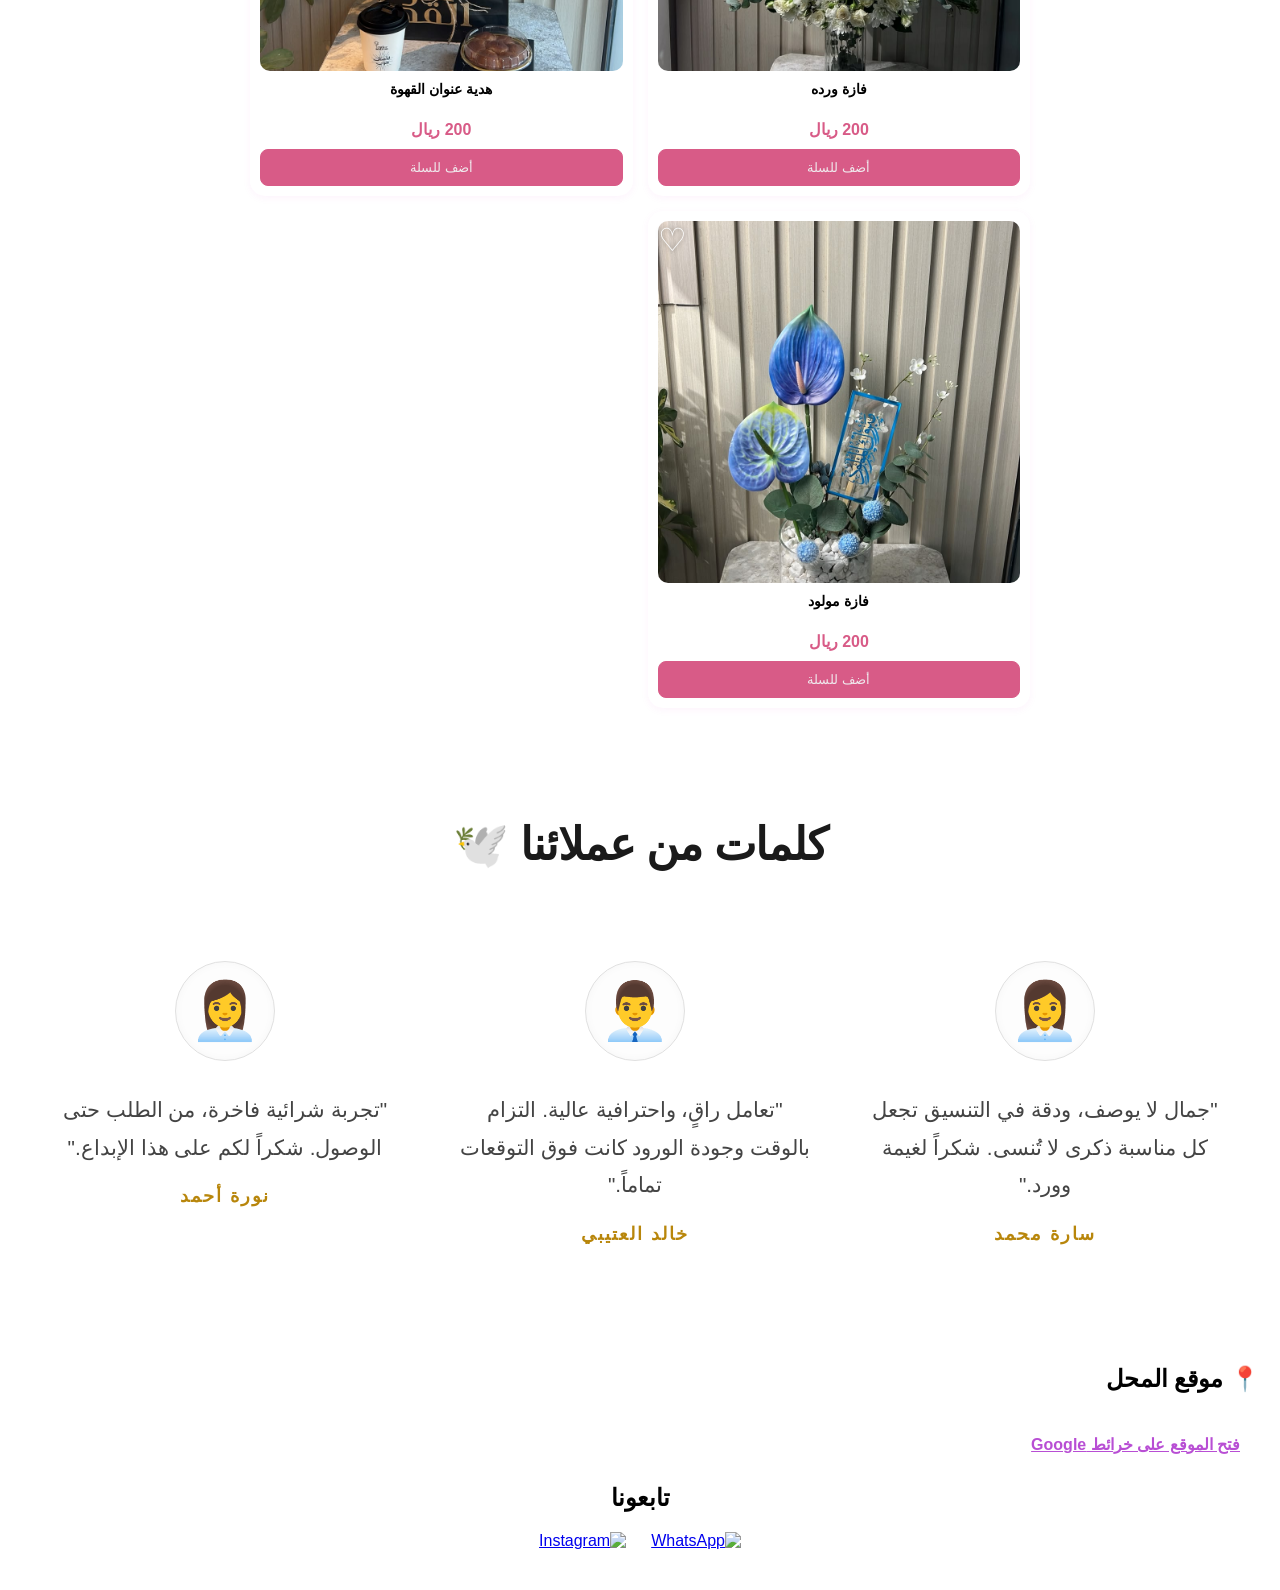
==== commit 210877d5: "إضافة صفحة المفضلة وتحسيناتها" ====
--- a/index.html
+++ b/index.html
@@ -111,7 +111,8 @@
         <div class="header-top">
 
             <div class="logo-area">
-                <img src="logo.png" alt="غيمة وورد">
+                <img src="logo1.png" alt="غيمة وورد">
+                
 
                 <div class="logo-text">
                     <h1>غيمة وورد</h1>
@@ -142,6 +143,10 @@
             <a href="#social">تابعونا</a>
             <a href="#about">من نحن</a>
             <a href="#location">موقعنا</a>
+            <a href="favorites.html" class="favorites-link">
+    ❤️ المفضلة
+    <span id="fav-count">0</span>
+</a>
         </nav>
 
     </div>
@@ -253,6 +258,9 @@
             <p class="description"></p>
             <p>180 ريال</p>
             <button onclick="addToCartProduct('باقة مناسبات',180)" class="add-to-cart-btn">أضف للسلة</button>
+            <button class="favorite-btn" data-product="باقة مناسبات" onclick="toggleFavorite('باقة مناسبات')">
+      ♡
+</button>
         </div>
 
         <div class="product-card">
@@ -261,6 +269,9 @@
             <p class="description"></p>
             <p>200 ريال</p>
             <button onclick="addToCartProduct('تشريع سيارات',200)" class="add-to-cart-btn">أضف للسلة</button>
+                  <button class="favorite-btn" data-product="تشريع سيارات" onclick="toggleFavorite('تشريع سيارات')">
+   ♡
+</button>
         </div>
 
         <div class="product-card">
@@ -269,6 +280,9 @@
             <p class="description"></p>
             <p>200 ريال</p>
             <button onclick="addToCartProduct('باقة التخرج',200)" class="add-to-cart-btn">أضف للسلة</button>
+            <button class="favorite-btn" data-product="باقة التخرج" onclick="toggleFavorite('باقة التخرج')">
+      ♡
+</button>
         </div>
 
         <div class="product-card">
@@ -277,6 +291,9 @@
             <p class="description"></p>
             <p>250 ريال</p>
             <button onclick="addToCartProduct('باقة الحلويات',250)" class="add-to-cart-btn">أضف للسلة</button>
+            <button class="favorite-btn" data-product="باقة الحلويات" onclick="toggleFavorite('باقة الحلويات')">
+      ♡
+</button>
         </div>
 
         <div class="product-card">
@@ -285,6 +302,9 @@
             <p class="description"></p>
             <p>300 ريال</p>
             <button onclick="addToCartProduct('باقة الجمال',300)" class="add-to-cart-btn">أضف للسلة</button>
+            <button class="favorite-btn" data-product="باقة الجمال" onclick="toggleFavorite('باقة الجمال')">
+      ♡
+</button>
         </div>
 
         <div class="product-card">
@@ -294,6 +314,9 @@
             <p class="description"></p>
             <p>200 ريال</p>
                    <button onclick="addToCartProduct('باقة التخرج',200)" class="add-to-cart-btn">أضف للسلة</button>
+            <button class="favorite-btn" data-product="باقة التخرج2" onclick="toggleFavorite('باقة التخرج2')">
+      ♡
+</button>       
         </div>
 
         <div class="product-card">
@@ -302,6 +325,9 @@
             <p class="description"></p>
             <p>200 ريال</p>
             <button onclick="addToCartProduct('باقة الفراشة',200)" class="add-to-cart-btn">أضف للسلة</button>
+            <button class="favorite-btn" data-product="باقة الفراشة" onclick="toggleFavorite('باقة الفراشة')">
+      ♡
+</button>
         </div>
 
         <div class="product-card">
@@ -310,6 +336,9 @@
             <p class="description"></p>
             <p>200 ريال</p>
             <button onclick="addToCartProduct('باقة الكتكات',200)" class="add-to-cart-btn">أضف للسلة</button>
+            <button class="favorite-btn" data-product="باقة الكتكات" onclick="toggleFavorite('باقة الكتكات')">
+      ♡
+</button>
         </div>
 
         <div class="product-card">
@@ -318,6 +347,9 @@
             <p class="description"></p>
             <p>200 ريال</p>
             <button onclick="addToCartProduct('باقة الورود',200)" class="add-to-cart-btn">أضف للسلة</button>
+            <button class="favorite-btn" data-product="باقة الورود" onclick="toggleFavorite('باقة الورود')">
+      ♡
+</button>
         </div>
 
         <div class="product-card">
@@ -326,6 +358,9 @@
             <p class="description"></p>
             <p>200 ريال</p>
             <button onclick="addToCartProduct('باقة زاهيه',200)" class="add-to-cart-btn">أضف للسلة</button>
+            <button class="favorite-btn" data-product="باقة زاهيه" onclick="toggleFavorite('باقة زاهيه')">
+      ♡
+</button>
         </div>
 
         <div class="product-card">
@@ -334,6 +369,9 @@
             <p class="description"></p>
             <p>200 ريال</p>
             <button onclick="addToCartProduct('باقة صغيره',200)" class="add-to-cart-btn">أضف للسلة</button>
+            <button class="favorite-btn" data-product="باقة صغيره" onclick="toggleFavorite('باقة صغيره')">
+      ♡
+</button>
         </div>
 
         <div class="product-card">
@@ -342,6 +380,9 @@
             <p class="description"></p>
             <p>200 ريال</p>
             <button onclick="addToCartProduct('باقة كبيرة',200)" class="add-to-cart-btn">أضف للسلة</button>
+            <button class="favorite-btn" data-product="باقة كبيرة" onclick="toggleFavorite('باقة كبيرة')">
+      ♡
+</button>
         </div>
 
         <div class="product-card">
@@ -349,7 +390,10 @@
             <h3>باقة كيندر</h3>
             <p class="description"></p>
             <p>200 ريال</p>
-            <button onclick="addToCartProduct('باقة كيندر',200)" class="add-to-cart-btn">أضف للسلة</button>
+        <button onclick="addToCartProduct('باقة كيندر',200)" class="add-to-cart-btn">أضف للسلة</button>
+            <button class="favorite-btn" data-product="باقة كيندر" onclick="toggleFavorite('باقة كيندر')">
+      ♡
+</button>
         </div> 
 
         <div class="product-card">
@@ -358,6 +402,9 @@
             <p class="description"></p>
             <p>200 ريال</p>
             <button onclick="addToCartProduct('باقة30ورده',200)" class="add-to-cart-btn">أضف للسلة</button>
+            <button class="favorite-btn" data-product="باقة30ورده" onclick="toggleFavorite('باقة30ورده')">
+      ♡
+</button>
         </div>
          
         <div class="product-card">
@@ -366,6 +413,9 @@
             <p class="description"></p>
             <p>200 ريال</p>
             <button onclick="addToCartProduct('باقة هبي بايرث داي',200)" class="add-to-cart-btn">أضف للسلة</button>
+            <button class="favorite-btn" data-product="باقة هبي بايرث داي" onclick="toggleFavorite('باقة هبي بايرث داي')">
+      ♡
+</button>
         </div>
 
         <div class="product-card">
@@ -374,6 +424,9 @@
             <p class="description"></p>
             <p>200 ريال</p>
             <button onclick="addToCartProduct('باقة وسط',200)" class="add-to-cart-btn">أضف للسلة</button>
+            <button class="favorite-btn" data-product="باقة وسط" onclick="toggleFavorite('باقة وسط')">
+      ♡
+</button>
         </div>
 
         <div class="product-card">
@@ -382,6 +435,9 @@
             <p class="description"></p>
             <p>200 ريال</p>
             <button onclick="addToCartProduct('باقة20ورد',200)" class="add-to-cart-btn">أضف للسلة</button>
+            <button class="favorite-btn" data-product="باقة20ورد" onclick="toggleFavorite('باقة20ورد')">
+      ♡
+</button>
         </div>
 
         <div class="product-card">
@@ -390,6 +446,9 @@
             <p class="description"></p>
             <p>200 ريال</p>
             <button onclick="addToCartProduct('باقة كبيرة مع باتشي',200)" class="add-to-cart-btn">أضف للسلة</button>
+            <button class="favorite-btn" data-product="باقة كبيرة مع باتشي" onclick="toggleFavorite('باقة كبيرة مع باتشي')">
+    ♡
+</button>
         </div>
 
         <div class="product-card">
@@ -398,6 +457,9 @@
             <p class="description"></p>
             <p>200 ريال</p>
             <button onclick="addToCartProduct('باقة تنسق ورده',200)" class="add-to-cart-btn">أضف للسلة</button>
+            <button class="favorite-btn"data-product="باقة تنسق ورده" onclick="toggleFavorite('باقة تنسق ورده')">
+      ♡
+</button>
         </div>
 
         <div class="product-card">
@@ -406,6 +468,9 @@
             <p class="description"></p>
             <p>200 ريال</p>
             <button onclick="addToCartProduct('شنطة كيك',200)" class="add-to-cart-btn">أضف للسلة</button>
+            <button class="favorite-btn"data-product="شنطة كيك" onclick="toggleFavorite('شنطة كيك')">
+      ♡
+</button>
         </div>
 
         <div class="product-card">
@@ -414,6 +479,9 @@
             <p class="description"></p>
             <p>200 ريال</p>
             <button onclick="addToCartProduct('فازة ورده',200)" class="add-to-cart-btn">أضف للسلة</button>
+            <button class="favorite-btn"data-product="فازة ورده" onclick="toggleFavorite('فازة ورده')">
+     ♡
+</button>
         </div>
 
         <div class="product-card">
@@ -422,6 +490,9 @@
             <p class="description"></p>
             <p>200 ريال</p>
             <button onclick="addToCartProduct('هدية عنوان القهوة',200)" class="add-to-cart-btn">أضف للسلة</button>
+            <button class="favorite-btn"data-product="هدية عنوان القهوة" onclick="toggleFavorite('هدية عنوان القهوة')">
+      ♡
+</button>
         </div>
 
         <div class="product-card">
@@ -430,6 +501,9 @@
             <p class="description"></p>
             <p>200 ريال</p>
             <button onclick="addToCartProduct('فازة مولود',200)" class="add-to-cart-btn">أضف للسلة</button>
+            <button class="favorite-btn" data-product="فازة مولود" onclick="toggleFavorite('فازة مولود')">
+     ♡
+</button>
         </div>
 
     </div>
@@ -521,122 +595,12 @@
     transform: scale(1.1);
   }
 </style>
-
-<script>
-    const prices = {
-        "ورود": 150,
-        "زفاف": 500,
-        "تخرج": 200,
-        "مناسبة خاصة / حب": 180,
-        "عيد ميلاد": 160,
-        "اعتذار": 250
-    };
-
-    window.addEventListener('DOMContentLoaded', () => {
-        let cart = JSON.parse(localStorage.getItem('cart')) || [];
-        let counter = document.getElementById('cart-count');
-        if (counter) counter.innerText = cart.length;
-    });
-
-  function saveToCart(name, price) {
-    let cart = JSON.parse(localStorage.getItem('cart')) || [];
-    cart.push({ name: name, price: price });
-    localStorage.setItem('cart', JSON.stringify(cart));
-
-    // تحديث العداد
-    let counter = document.getElementById('cart-count');
-    if (counter) counter.innerText = cart.length;
-
-    // 1. تفعيل حركة الأيقونة
-    let icon = document.getElementById('cart-icon');
-    if (icon) {
-        icon.classList.add('cart-bounce');
-        setTimeout(() => { icon.classList.remove('cart-bounce'); }, 500);
-    }
-
-    // 2. إظهار شريط التنبيه (Toast)
-    let toast = document.getElementById('toast-message');
-    toast.style.display = 'block';
-    
-    // إخفاء الشريط بعد 3 ثواني
-    setTimeout(() => {
-        toast.style.display = 'none';
-    }, 3000);
-}
-    function addToCart(name, price) {
-        if (typeof name === 'undefined') {
-            const type = document.getElementById('service-type').value;
-            if (!type || !prices[type]) return;
-            saveToCart(type, prices[type]);
-            
-            return;
-        }
-
-        if (typeof price === 'undefined' && prices[name]) {
-            price = prices[name];
-        }
-        saveToCart(name, price);
-    
-    }
-
-    function addToCartProduct(name, price) {
-        addToCart(name, price);
-    }
-
-   function showImage() {
-        const type = document.getElementById('service-type').value;
-        const imgElement = document.getElementById('display-image');
-        const actions = document.getElementById('product-actions');
-        const priceDisplay = document.getElementById('product-price');
-
-        if (!type) {
-            if (imgElement) imgElement.style.display = 'none';
-            if (actions) actions.style.display = 'none';
-            return;
-        }
-
-        // تم تحديث الأسماء هنا لتطابق الأسماء الجديدة التي رفعتها
-        const images = {
-            "ورود": "baqat_alwurood.png",
-            "زفاف": "tashree_sayarat.png",
-            "تخرج": "baqat_altakharr.png",
-            "مناسبة خاصة / حب": "baqat_almunasabat.png",
-            "عيد ميلاد": "baqat_happy_birthday.png",
-            "اعتذار": "baqat_kabira_batchi.png"
-        };
-
-        if (imgElement) {
-            imgElement.src = images[type] || '';
-            imgElement.style.display = 'block';
-        }
-        if (actions) actions.style.display = 'block';
-        if (priceDisplay) priceDisplay.innerText = prices[type] || 0;
-    }
-    
-
-    function zoomImage(src) {
-        const modal = document.getElementById('imageModal');
-        const modalImg = document.getElementById('modalTargetImg');
-        if (modalImg) modalImg.src = src;
-        if (modal) modal.style.display = 'block';
-    }
-
-    function closeImage() {
-        const modal = document.getElementById('imageModal');
-        if (modal) modal.style.display = 'none';
-    }
-
-    window.onclick = function(event) {
-        const modal = document.getElementById('imageModal');
-        if (event.target === modal) {
-            modal.style.display = 'none';
-        }
-    };
-</script>
 <!-- شريط التنبيه (معدل ليظهر في الأعلى) -->
 <div id="toast-message" style="display:none; position: fixed; top: 20px; left: 50%; transform: translateX(-50%); background: #d81b60; color: white; padding: 15px 30px; border-radius: 50px; z-index: 10000; box-shadow: 0 4px 15px rgba(0,0,0,0.2); font-weight: bold; text-align: center; width: 80%; max-width: 300px;">
     تمت الإضافة للسلة بنجاح! ✅
 </div>
 </div>
+<script src="products.js"></script>
+<script src="script.js"></script>
 </body>
 </html>
--- a/styles.css
+++ b/styles.css
@@ -30,6 +30,11 @@
     box-shadow: 0 2px 10px rgba(0,0,0,.08);
 }
 
+
+
+
+
+
 .store-hours{
     font-size:14px;
     font-weight:bold;
@@ -43,8 +48,8 @@
     gap: 10px;
 
     position: relative;
-    right: -65px;  /* يحركه أكثر إلى اليمين */
-    top: -25px;    /* يرفعه للأعلى */
+    right: -55px;  /* يحركه أكثر إلى اليمين */
+    top: -10px;    /* يرفعه للأعلى */
 }
 .logo-area div{
     text-align: right;
@@ -130,6 +135,7 @@
     padding:10px;
     box-shadow:0 2px 8px rgba(215, 16, 199, 0.05);
     text-align:center;
+    position: relative;
 }
 
 .product-card img{
@@ -317,37 +323,37 @@
 @media (max-width:768px){
 
     .container{
-        width:100%;
-        padding:15px;
+        width:101%;
+        padding:-15px;
     }
-
-    .logo-area{
-        right:0;
-        top:0;
-        position:static;
-        gap:8px;
-         position: relative;
-    right: -30px;  /* يحركه أكثر إلى اليمين */
-    top: -25px;    /* يرفعه للأعلى */
-    }
-
-    .logo-area img{
-        width:45px;
-        height:45px;
-    }
-
-    .logo-area h1{
-        font-size:18px;
-    }
-
-    .logo-area span{
-        font-size:12px;
-    }
-
-    .header-rating{
-        font-size:11px;
-    }
-
+.logo-area{
+    position: relative;
+    right: -10px;      /* يحرك الشعار قليلًا لليمين */
+    top: -6px;        /* يرفعه قليلًا للأعلى */
+
+    display: flex;
+    align-items: center;
+    gap: 6px;
+}
+
+.logo-area img{
+    width: 42px;
+    height: 42px;
+}
+
+.logo-area h1{
+    font-size: 17px;
+    margin: 0;
+}
+
+.logo-area span{
+    font-size: 11px;
+}
+
+.header-rating{
+    margin-top: 3px;
+    font-size: 10px;
+}
     
 
    nav{
@@ -430,4 +436,54 @@
     font-size:30px;
 }
 
+}
+
+.header-top{
+    flex-direction:column;
+    align-items:center;
+    gap:10px;
+    position: relative;
+    right: -10px;  /* يحركه أكثر إلى اليمين */
+    top: -14px;    /* يرفعه للأعلى */
+    }
+
+
+
+.store-hours{
+    margin-bottom:0;
+}
+
+.favorite-btn{
+    position:absolute;
+    top:10px;
+    left:10px;
+    background:none !important;
+    border:none !important;
+    box-shadow:none !important;
+    padding:0;
+    font-size:32px;
+    color:#fff;
+    text-shadow:0 0 5px rgba(0,0,0,.6);
+    cursor:pointer;
+    z-index:100;
+}
+
+.favorite-btn.active{
+    color:#e91e63;
+    text-shadow:none;
+}
+.back-btn{
+    background:#d85b87;
+    color:#fff;
+    border:none;
+    padding:10px 18px;
+    border-radius:10px;
+    cursor:pointer;
+    font-size:16px;
+    font-weight:bold;
+    transition:.3s;
+}
+
+.back-btn:hover{
+    background:#c24673;
 }
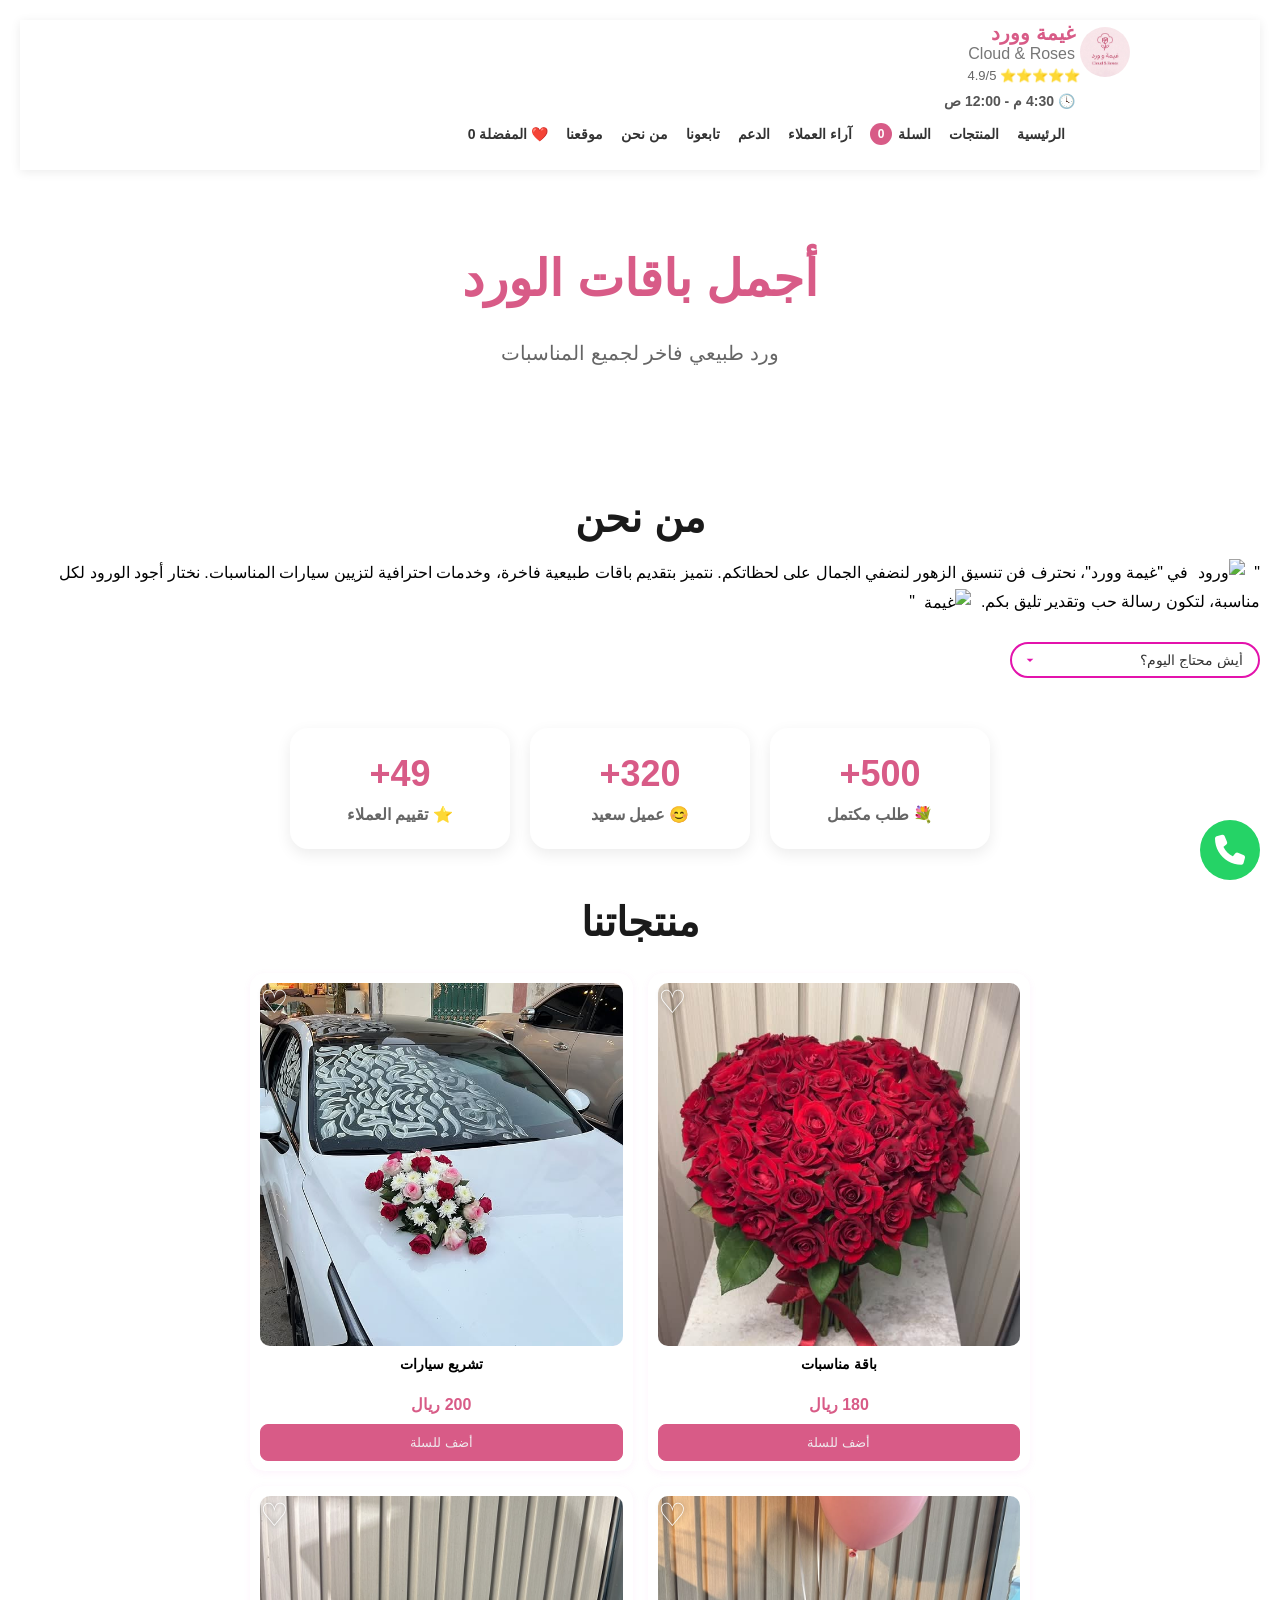
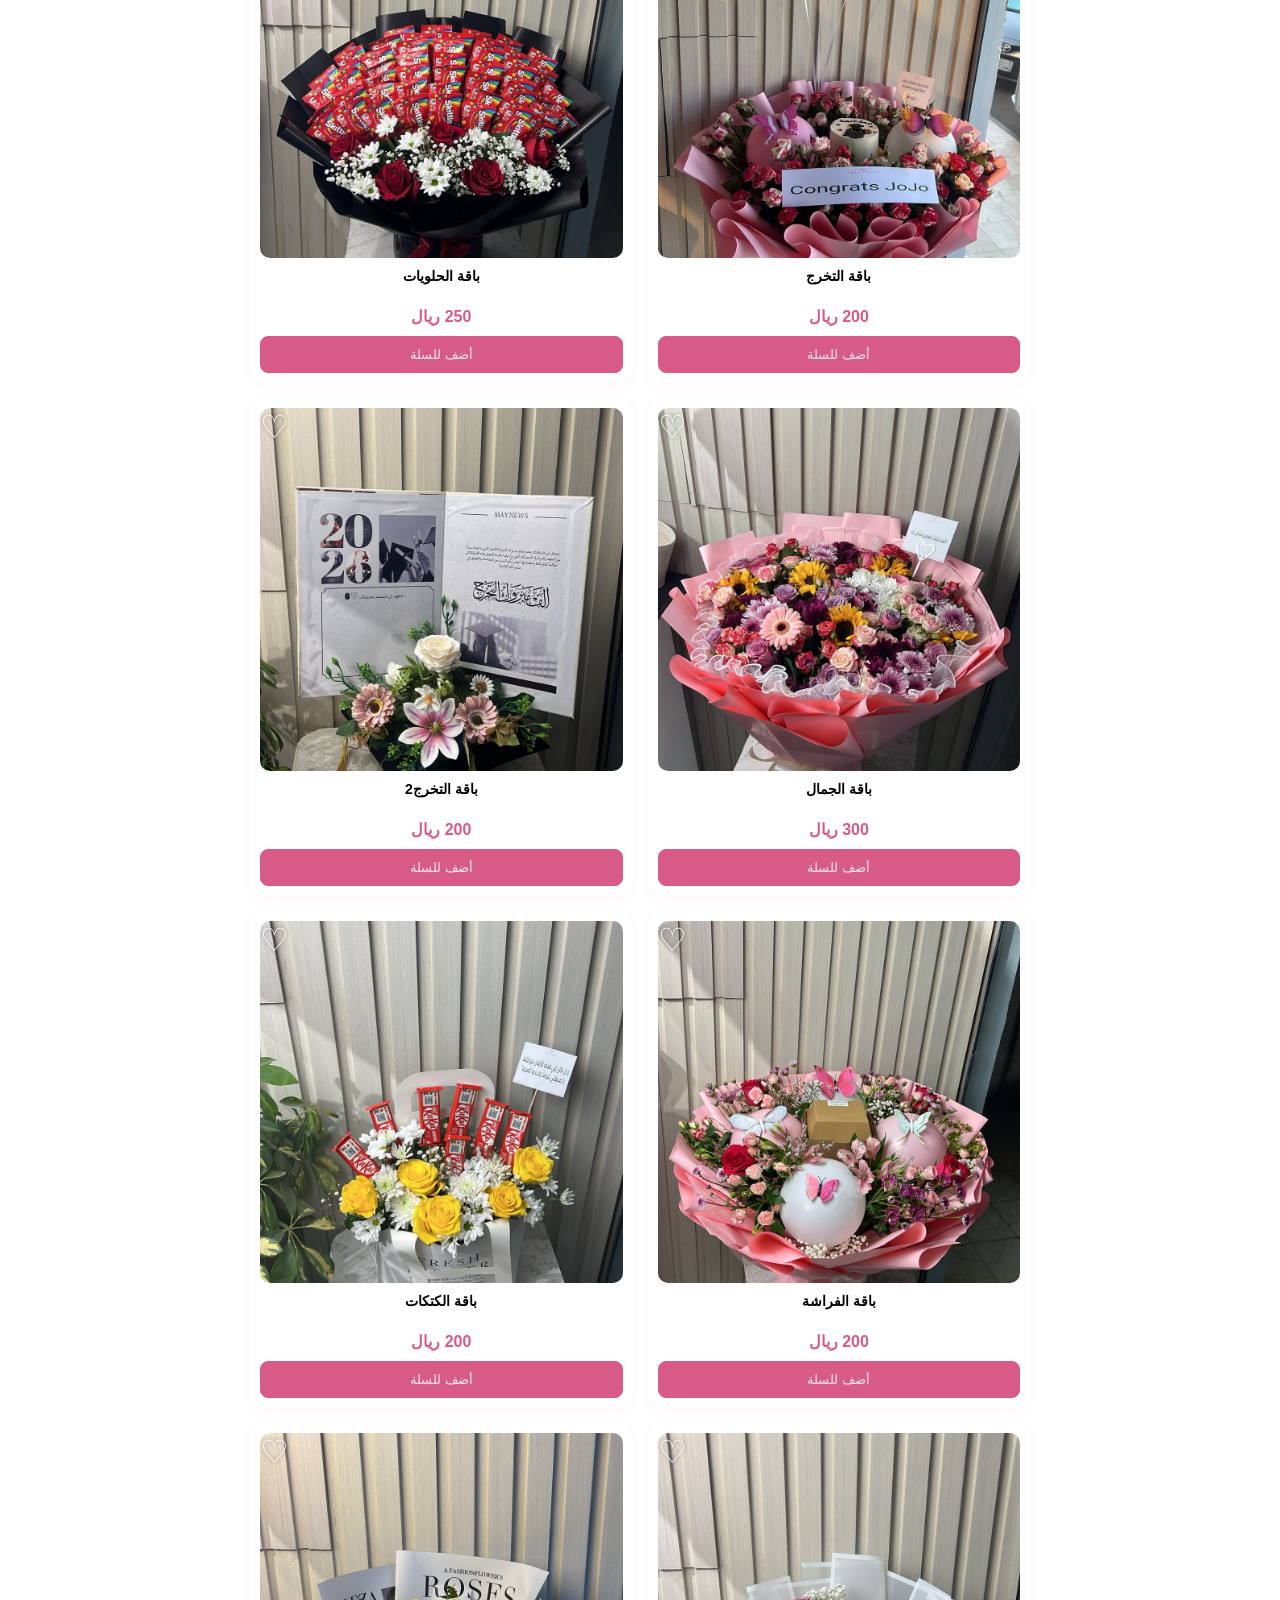
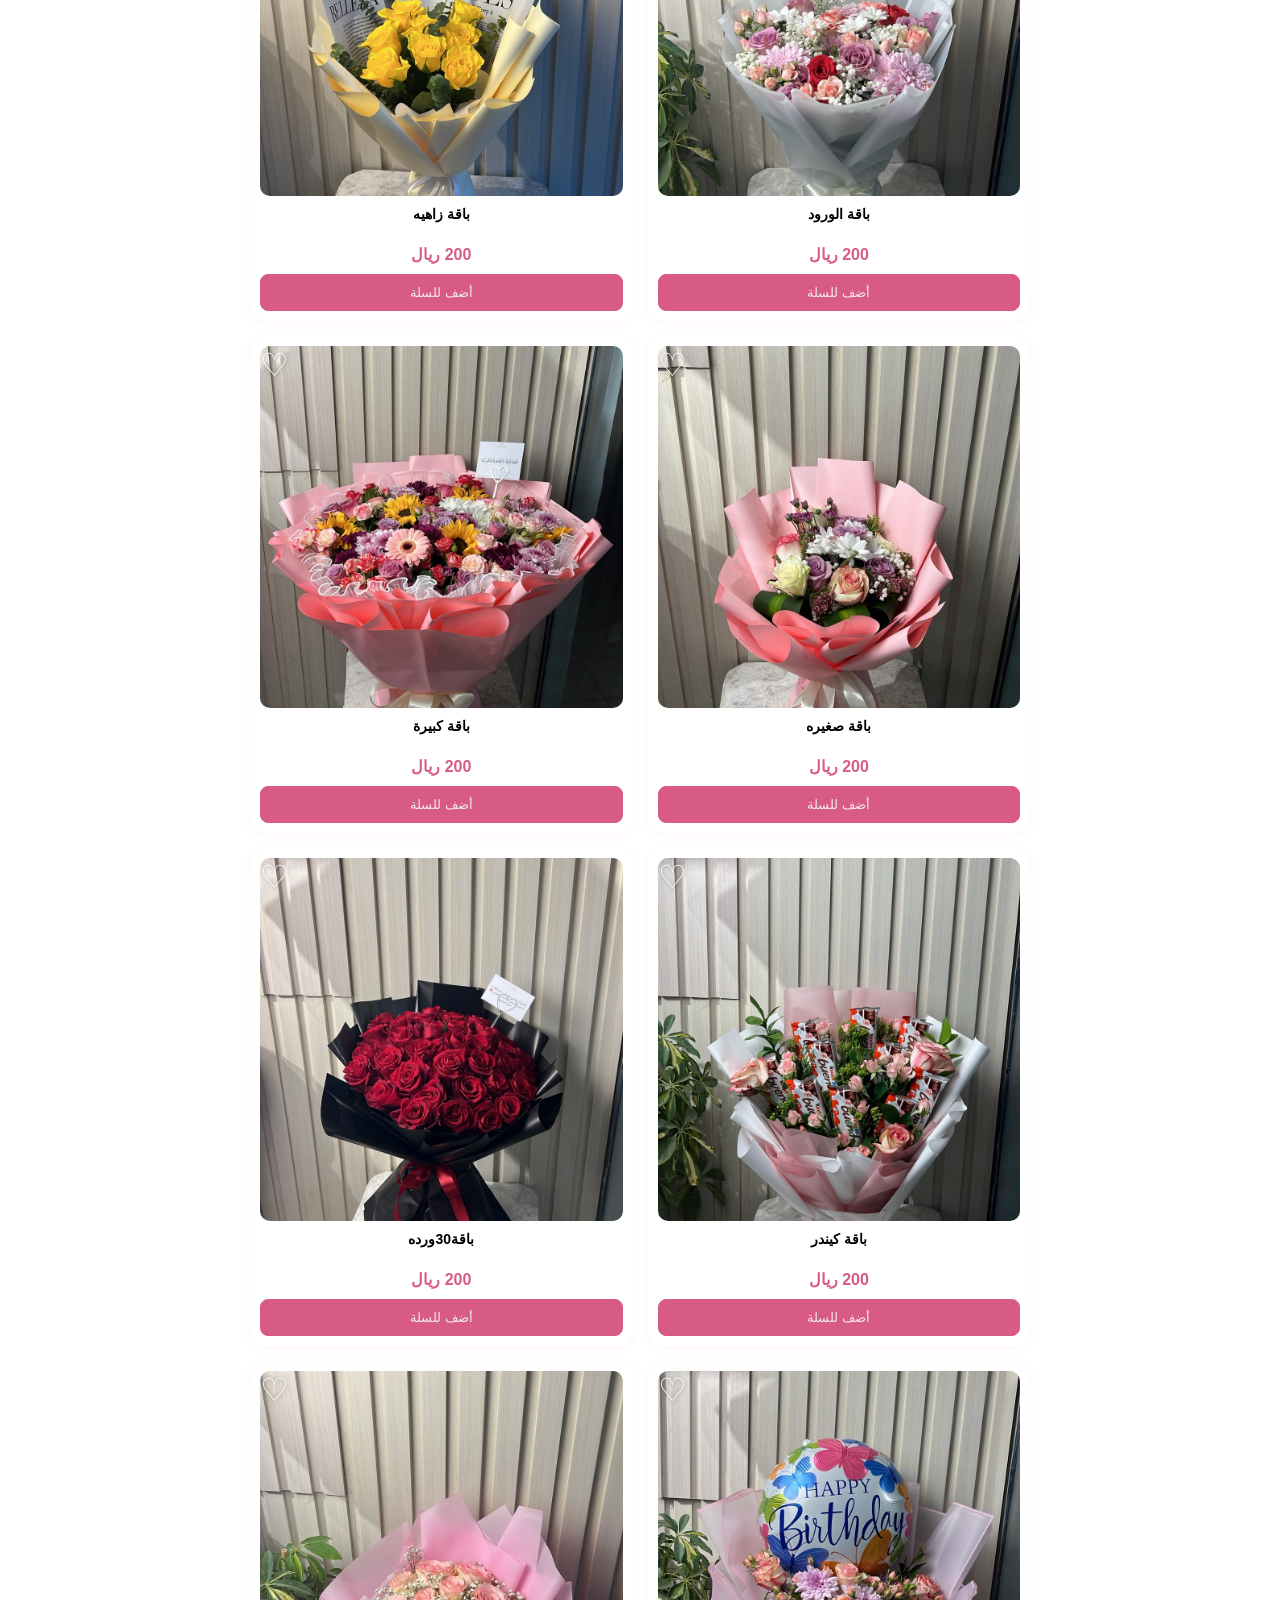
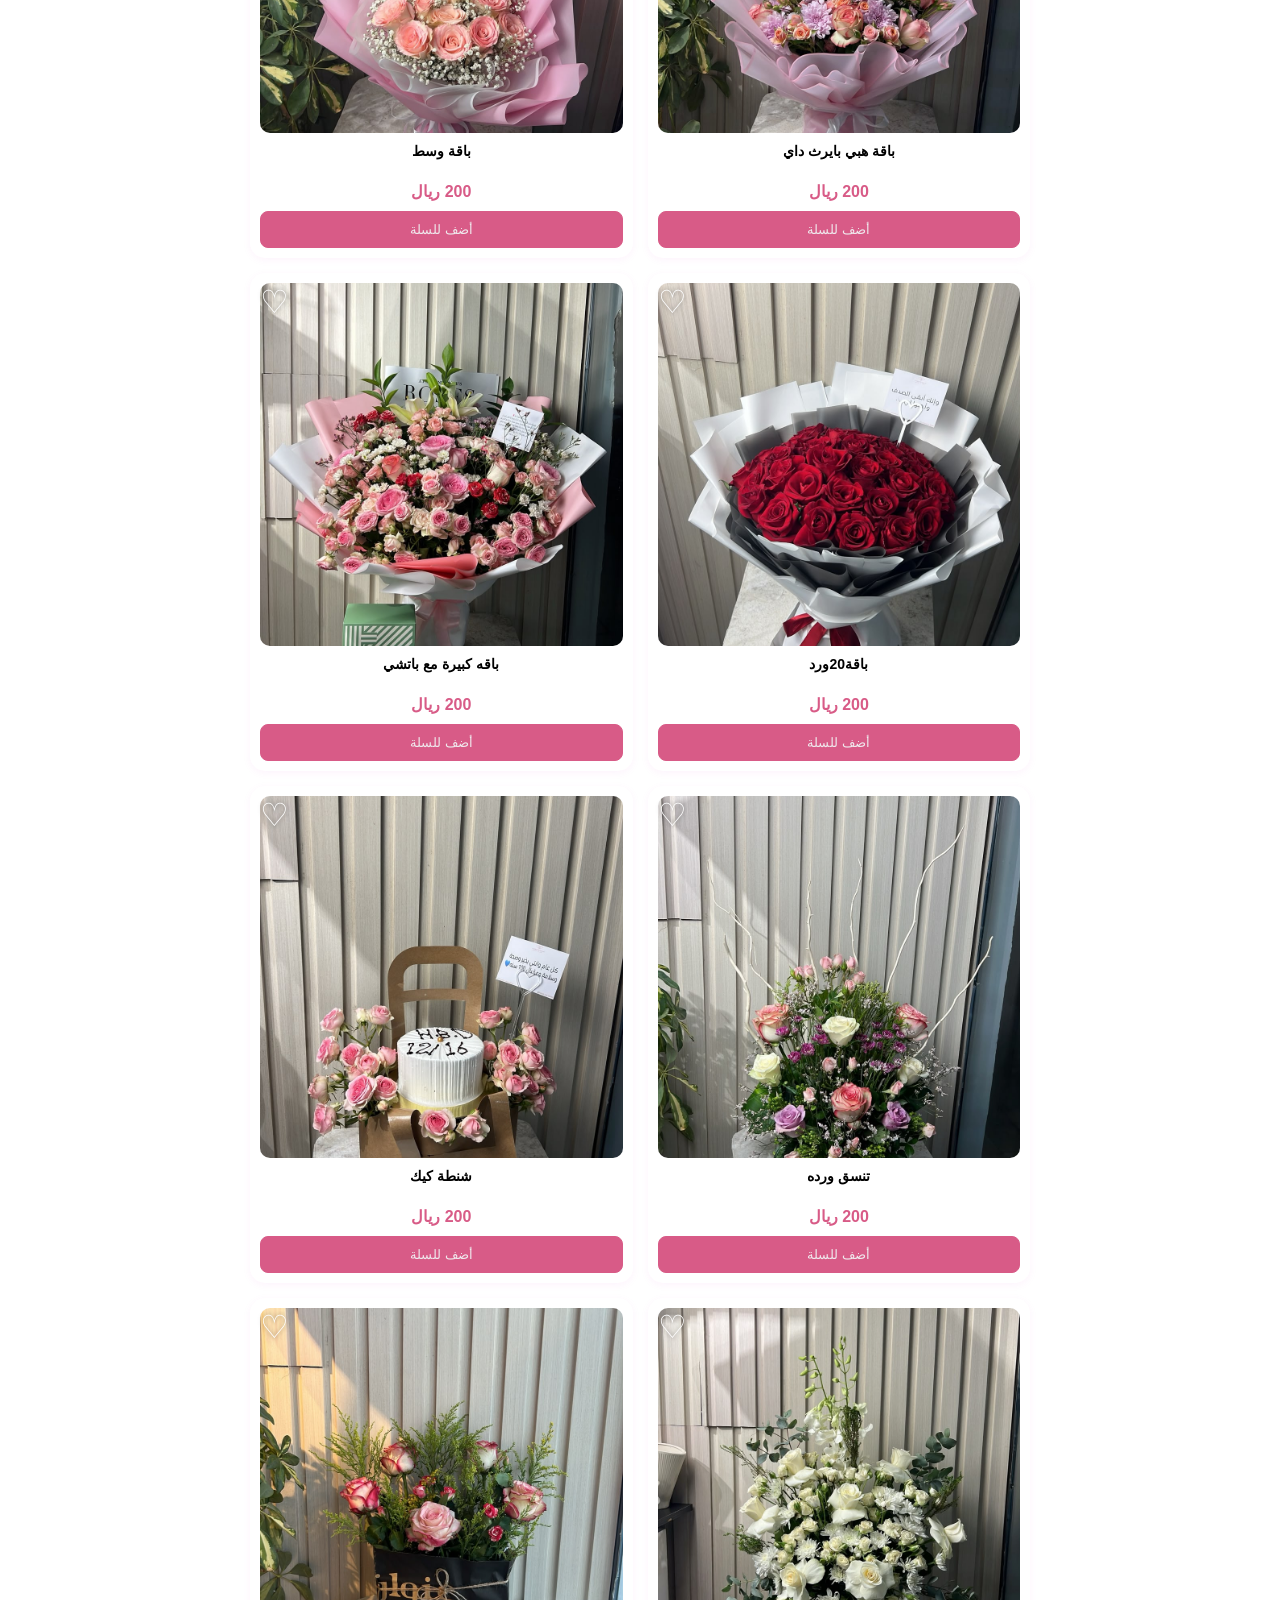
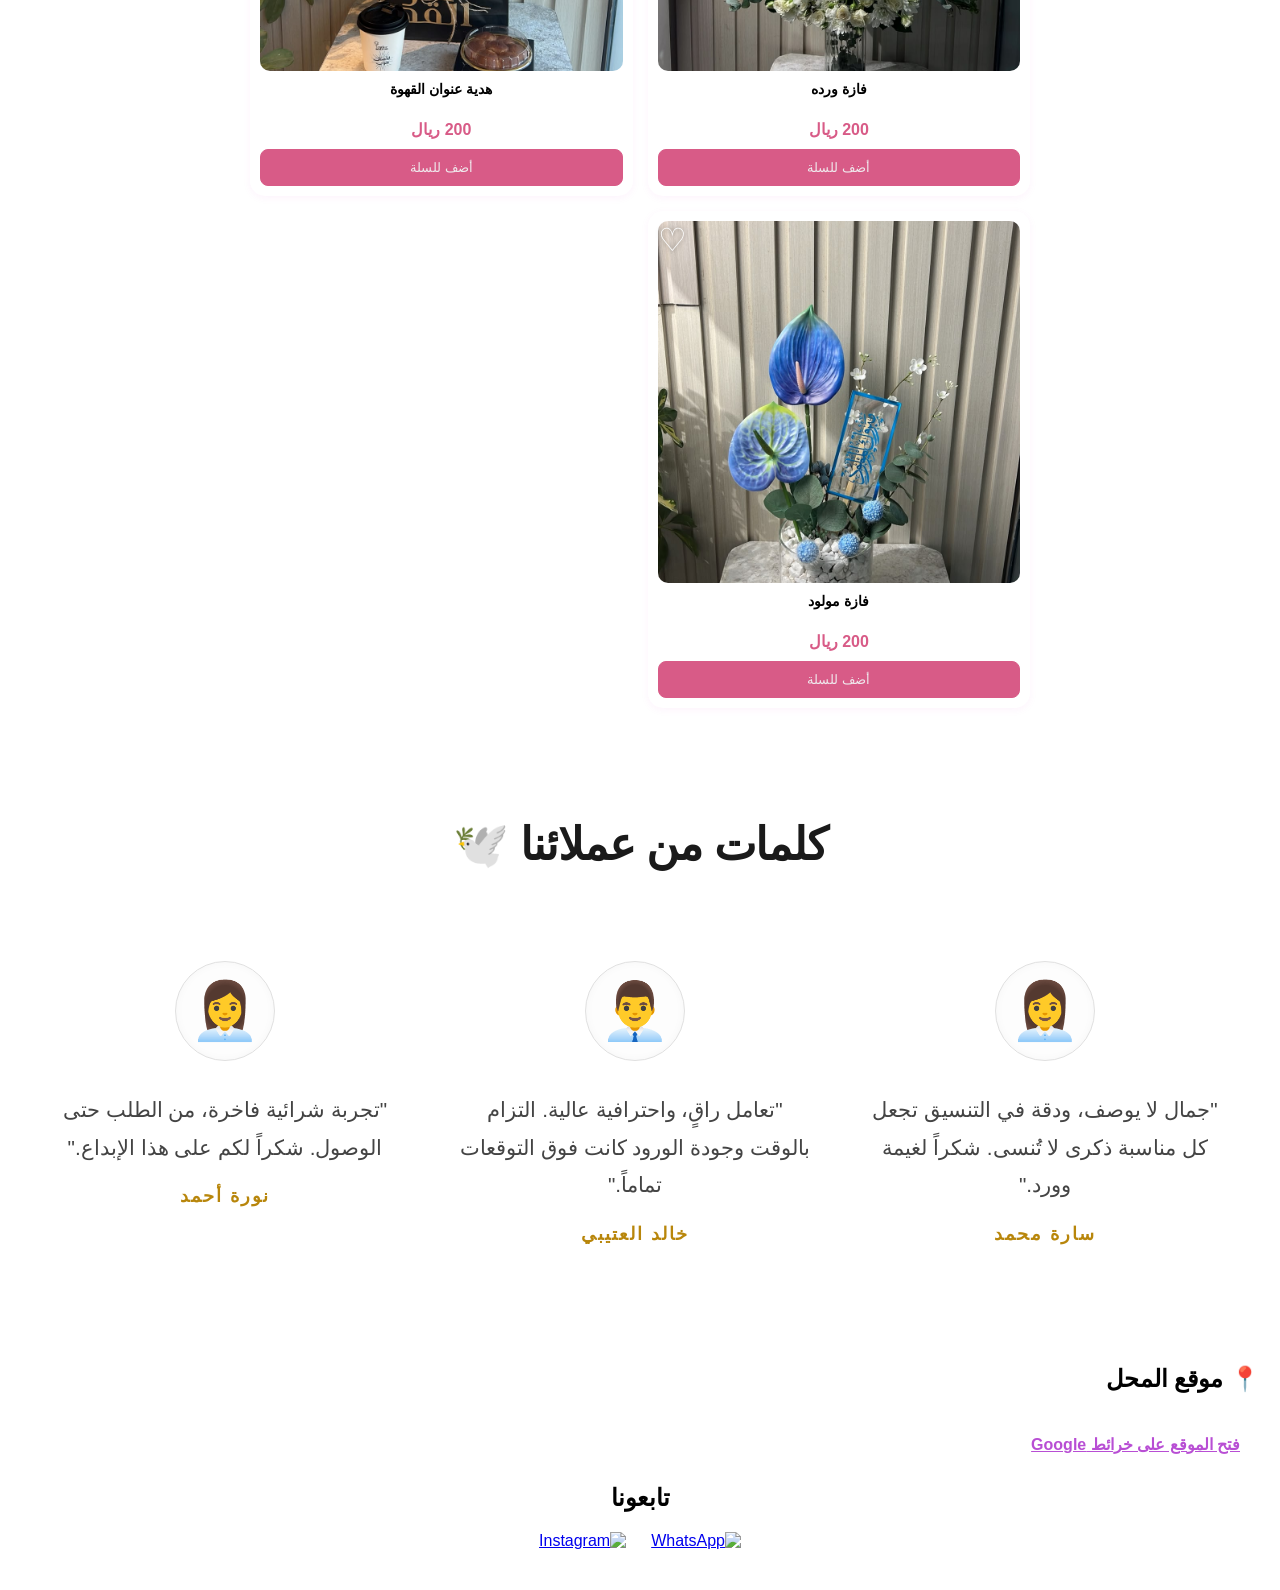
==== commit a54be2f2: "إضافة صفحة الدعم الفني للموقع" ====
--- a/index.html
+++ b/index.html
@@ -5,6 +5,8 @@
     <meta name="viewport" content="width=device-width, initial-scale=1.0">
     <title>غيمة وورد | Cloud & Roses</title>
     <link rel="stylesheet" href="styles.css">
+    <link rel="stylesheet"
+href="https://cdnjs.cloudflare.com/ajax/libs/font-awesome/6.7.2/css/all.min.css">
     <style>
         /* 🌟 تنسيق نافذة تكبير الصورة (Lightbox) */
         .image-modal {
@@ -125,7 +127,7 @@
             </div>
 
             <div class="store-hours">
-                🕓 4:00 م - 12:00 ص
+                🕓 4:30 م - 12:00 ص
             </div>
 
         </div>
@@ -140,12 +142,18 @@
             </a>
 
             <a href="#reviews">آراء العملاء</a>
+            <a href="support.html">الدعم</a>
             <a href="#social">تابعونا</a>
             <a href="#about">من نحن</a>
             <a href="#location">موقعنا</a>
             <a href="favorites.html" class="favorites-link">
     ❤️ المفضلة
     <span id="fav-count">0</span>
+</a>
+<a href="https://wa.me/966501223800"
+   target="_blank"
+   class="floating-whatsapp">
+    <i class="fa-solid fa-phone"></i>
 </a>
         </nav>
 
--- a/styles.css
+++ b/styles.css
@@ -453,6 +453,7 @@
     margin-bottom:0;
 }
 
+
 .favorite-btn{
     position:absolute;
     top:10px;
@@ -486,4 +487,21 @@
 
 .back-btn:hover{
     background:#c24673;
-}+}
+
+.floating-whatsapp{
+    position:fixed !important;
+    bottom:20px !important;
+    right:20px !important;
+    width:60px;
+    height:60px;
+    background:#25D366;
+    color:#fff;
+    border-radius:50%;
+    display:flex !important;
+    justify-content:center;
+    align-items:center;
+    font-size:30px;
+    text-decoration:none;
+    z-index:99999;
+}
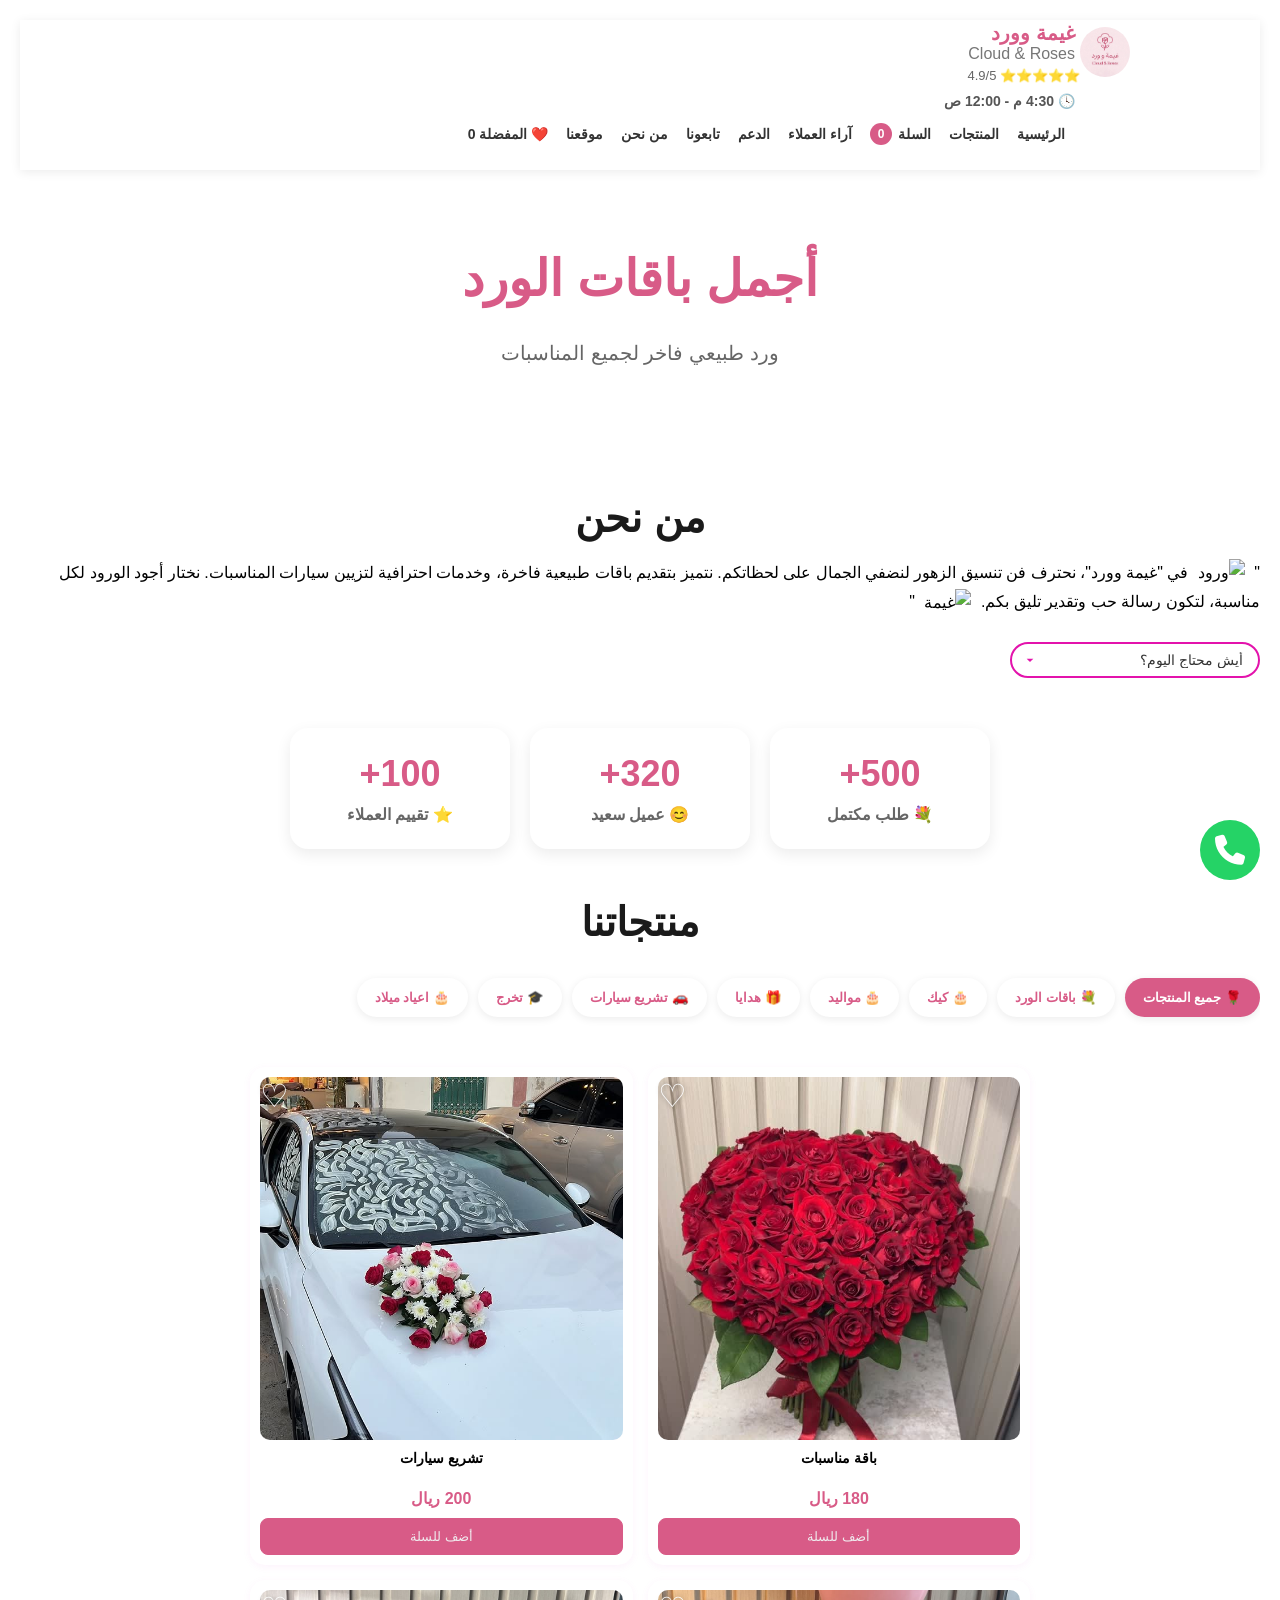
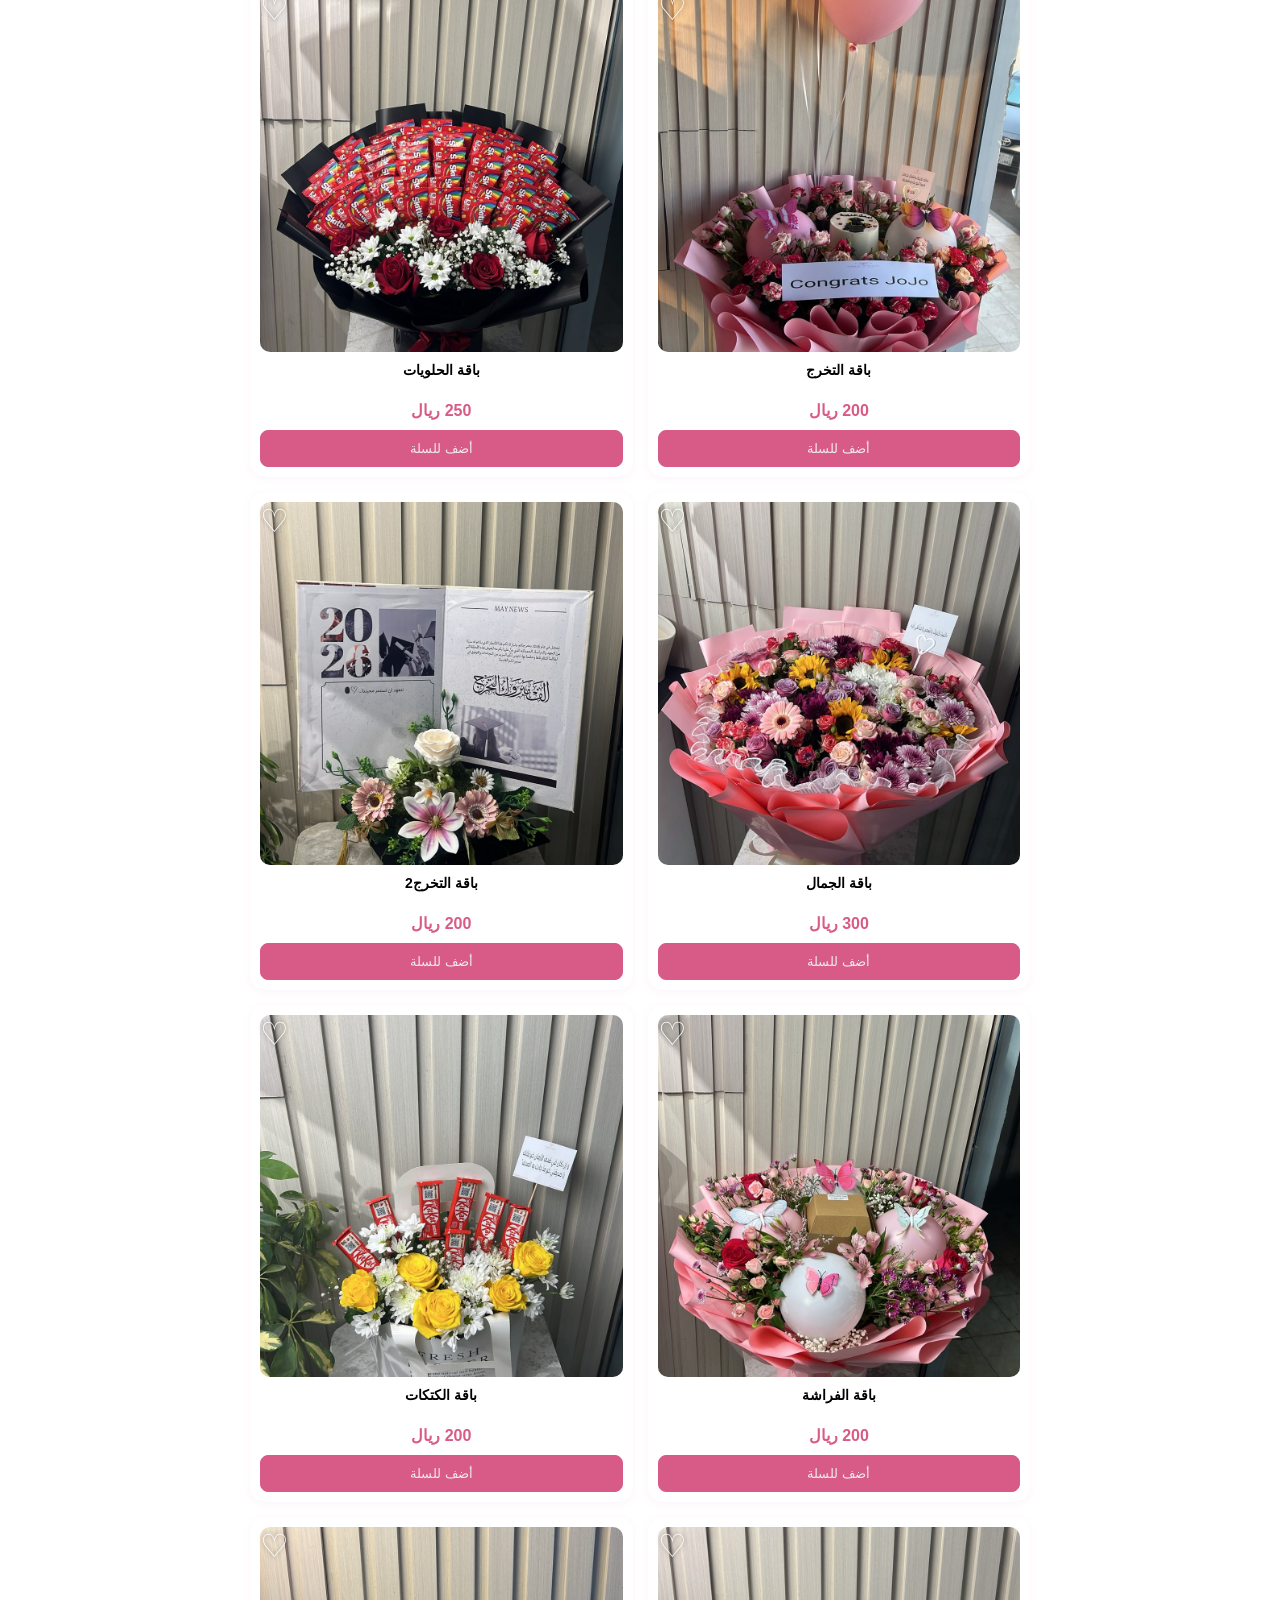
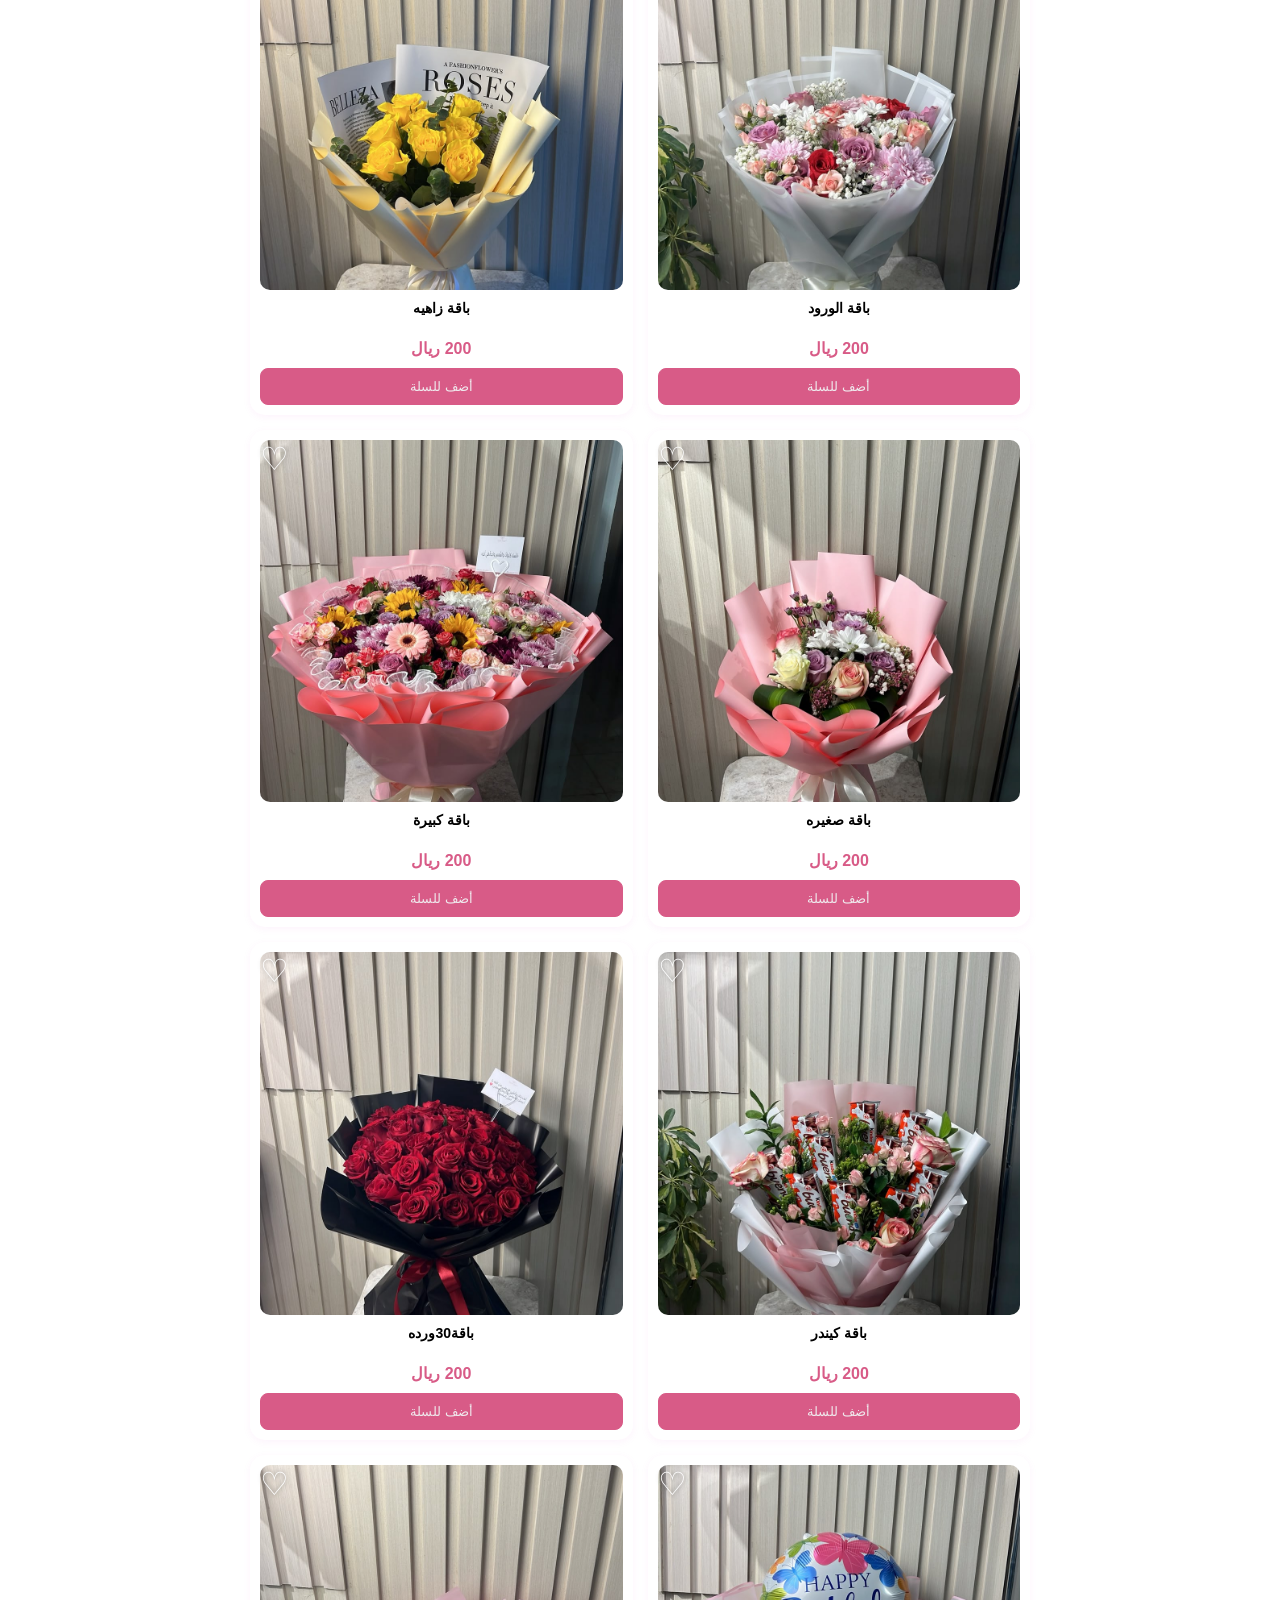
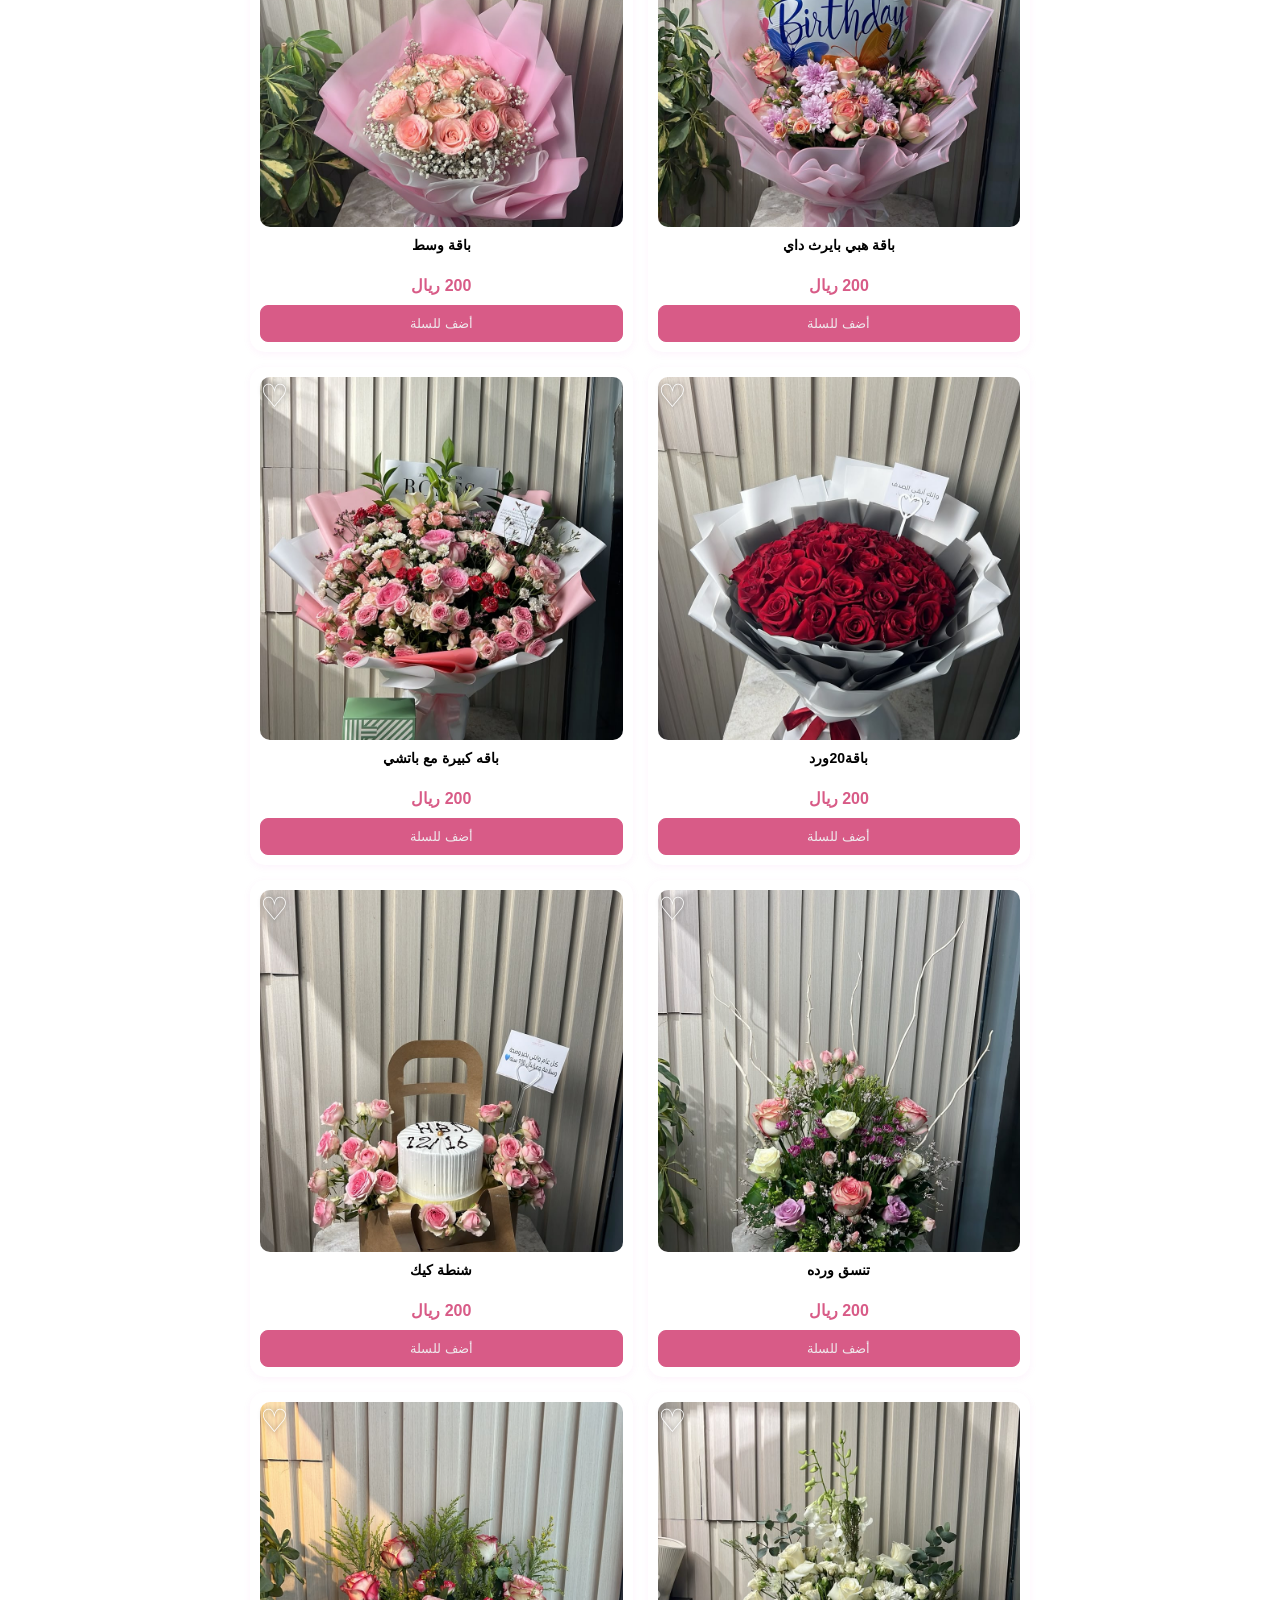
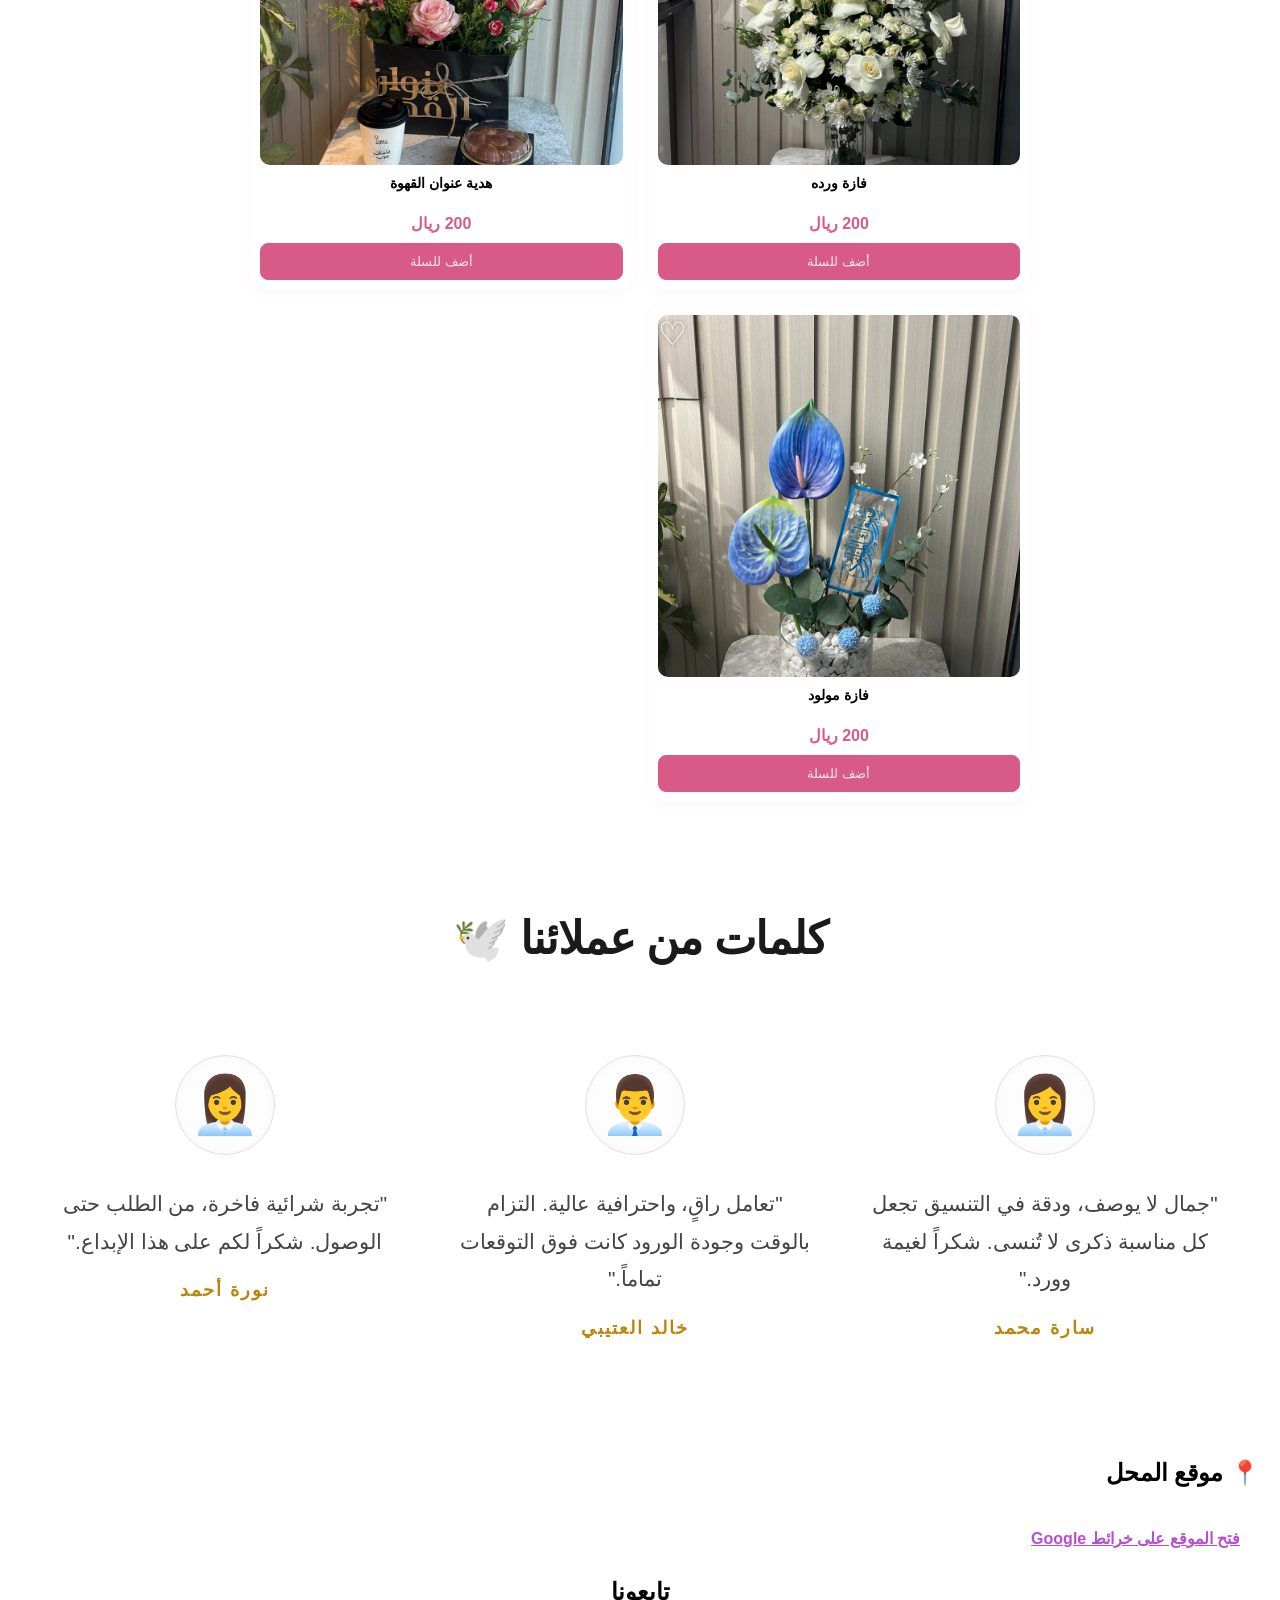
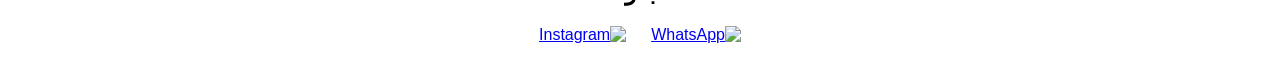
==== commit 7e8897de: "First Flutter App" ====
--- a/index.html
+++ b/index.html
@@ -209,7 +209,7 @@
 
     animateCounter("customers-counter", 0, 320, 2000);
 
-    animateCounter("rating-counter", 0, 49, 2000);
+    animateCounter("rating-counter", 0, 100, 2000);
 
 };
 </script>
@@ -256,6 +256,43 @@
 
     <br>
 
+    <div class="categories">
+
+<button class="category-btn active" onclick="filterProducts('all',this)">
+🌹 جميع المنتجات
+</button>
+
+<button class="category-btn" onclick="filterProducts('ورد',this)">
+💐 باقات الورد
+</button>
+
+<button class="category-btn" onclick="filterProducts('كيك',this)">
+🎂 كيك
+</button>
+
+<button class="category-btn" onclick="filterProducts('مواليد',this)">
+🎂 مواليد
+</button>
+
+<button class="category-btn" onclick="filterProducts('هدايا',this)">
+🎁 هدايا
+</button>
+
+<button class="category-btn" onclick="filterProducts('تشريع',this)">
+🚗 تشريع سيارات
+</button>
+
+<button class="category-btn" onclick="filterProducts('تخرج',this)">
+🎓 تخرج
+</button>
+
+<button class="category-btn" onclick="filterProducts('اعياد ميلاد',this)">
+🎂 اعياد ميلاد
+</button>
+
+</div>
+
+
     <div class="products-grid"> 
 
         
@@ -271,7 +308,7 @@
 </button>
         </div>
 
-        <div class="product-card">
+        <div class="product-card" data-category="تشريع">
             <img src="tashree_sayarat.png" alt="" onclick="zoomImage(this.src)">
             <h3>تشريع سيارات</h3>
             <p class="description"></p>
@@ -282,7 +319,7 @@
 </button>
         </div>
 
-        <div class="product-card">
+        <div class="product-card" data-category="تخرج">
             <img src="baqat_altakharr.png" alt="" onclick="zoomImage(this.src)"> 
             <h3>باقة التخرج</h3>
             <p class="description"></p>
@@ -293,7 +330,7 @@
 </button>
         </div>
 
-        <div class="product-card">
+        <div class="product-card" data-category="كيك">
             <img src="baqat_alhalawiyat.png" alt="" onclick="zoomImage(this.src)">
             <h3>باقة الحلويات</h3>
             <p class="description"></p>
@@ -304,7 +341,7 @@
 </button>
         </div>
 
-        <div class="product-card">
+        <div class="product-card" data-category="ورد">
             <img src="baqat_aljamal.png" alt="" onclick="zoomImage(this.src)">
             <h3>باقة الجمال</h3>
             <p class="description"></p>
@@ -315,7 +352,7 @@
 </button>
         </div>
 
-        <div class="product-card">
+        <div class="product-card" data-category="تخرج">
             
             <img src="baqat_altakharr2.png" alt="" onclick="zoomImage(this.src)">
             <h3>باقة التخرج2</h3>
@@ -327,7 +364,7 @@
 </button>       
         </div>
 
-        <div class="product-card">
+        <div class="product-card" data-category="ورد">
             <img src="baqat_alfarasha.jpg" alt="" onclick="zoomImage(this.src)">
             <h3>باقة الفراشة</h3>
             <p class="description"></p>
@@ -338,7 +375,7 @@
 </button>
         </div>
 
-        <div class="product-card">
+        <div class="product-card" data-category="كيك">
             <img src="baqat_alkitkat.png" alt="" onclick="zoomImage(this.src)">
             <h3>باقة الكتكات</h3>
             <p class="description"></p>
@@ -349,7 +386,7 @@
 </button>
         </div>
 
-        <div class="product-card">
+        <div class="product-card" data-category="ورد">
             <img src="baqat_alwurood.png" alt="" onclick="zoomImage(this.src)">
             <h3>باقة الورود</h3>
             <p class="description"></p>
@@ -358,9 +395,10 @@
             <button class="favorite-btn" data-product="باقة الورود" onclick="toggleFavorite('باقة الورود')">
       ♡
 </button>
-        </div>
-
-        <div class="product-card">
+
+        </div>
+
+        <div class="product-card" data-category="ورد">
             <img src="baqat_zahia.png" alt="" onclick="zoomImage(this.src)">
             <h3>باقة زاهيه</h3>
             <p class="description"></p>
@@ -371,7 +409,7 @@
 </button>
         </div>
 
-        <div class="product-card">
+        <div class="product-card" data-category="ورد">
             <img src="baqat_sagira.png" alt="" onclick="zoomImage(this.src)">
             <h3>باقة صغيره</h3>
             <p class="description"></p>
@@ -382,7 +420,7 @@
 </button>
         </div>
 
-        <div class="product-card">
+        <div class="product-card" data-category="ورد">
             <img src="baqat_kabira.png" alt="" onclick="zoomImage(this.src)">
             <h3>باقة كبيرة</h3>
             <p class="description"></p>
@@ -393,7 +431,7 @@
 </button>
         </div>
 
-        <div class="product-card">
+        <div class="product-card" data-category="كيك">
             <img src="baqat_kinder.png" alt="" onclick="zoomImage(this.src)">
             <h3>باقة كيندر</h3>
             <p class="description"></p>
@@ -404,7 +442,7 @@
 </button>
         </div> 
 
-        <div class="product-card">
+        <div class="product-card" data-category="ورد">
             <img src="baqat_30_warda.png" alt="" onclick="zoomImage(this.src)">
             <h3>باقة30ورده</h3>
             <p class="description"></p>
@@ -415,7 +453,7 @@
 </button>
         </div>
          
-        <div class="product-card">
+        <div class="product-card" data-category="اعياد ميلاد">
             <img src="baqat_happy_birthday.png" alt="" onclick="zoomImage(this.src)">
             <h3>باقة هبي بايرث داي</h3>
             <p class="description"></p>
@@ -426,7 +464,7 @@
 </button>
         </div>
 
-        <div class="product-card">
+        <div class="product-card" data-category="ورد">
             <img src="baqat_wasat.png" alt="" onclick="zoomImage(this.src)">
             <h3>باقة وسط</h3>
             <p class="description"></p>
@@ -437,7 +475,7 @@
 </button>
         </div>
 
-        <div class="product-card">
+        <div class="product-card" data-category="ورد">
             <img src="baqat_20_ward.png" alt="" onclick="zoomImage(this.src)">
             <h3>باقة20ورد</h3>
             <p class="description"></p>
@@ -448,7 +486,7 @@
 </button>
         </div>
 
-        <div class="product-card">
+        <div class="product-card" data-category="ورد">
             <img src="baqat_kabira_batchi.png" alt="" onclick="zoomImage(this.src)">
             <h3>باقه كبيرة مع باتشي</h3>
             <p class="description"></p>
@@ -459,7 +497,7 @@
 </button>
         </div>
 
-        <div class="product-card">
+        <div class="product-card" data-category="ورد">
             <img src="tansiq_warda.png" alt="" onclick="zoomImage(this.src)">
             <h3>تنسق ورده</h3>
             <p class="description"></p>
@@ -470,7 +508,7 @@
 </button>
         </div>
 
-        <div class="product-card">
+        <div class="product-card" data-category="كيك">
             <img src="shanta_cake.png" alt="" onclick="zoomImage(this.src)">
             <h3>شنطة كيك</h3>
             <p class="description"></p>
@@ -481,7 +519,7 @@
 </button>
         </div>
 
-        <div class="product-card">
+        <div class="product-card" data-category="ورد">
             <img src="faza_warda.png" alt="" onclick="zoomImage(this.src)">
             <h3>فازة ورده</h3>
             <p class="description"></p>
@@ -492,7 +530,7 @@
 </button>
         </div>
 
-        <div class="product-card">
+        <div class="product-card" data-category="هدايا">
             <img src="hadiya_coffee.png" alt="" onclick="zoomImage(this.src)">
             <h3>هدية عنوان القهوة</h3>
             <p class="description"></p>
@@ -503,7 +541,7 @@
 </button>
         </div>
 
-        <div class="product-card">
+        <div class="product-card" data-category="مواليد">
             <img src="faza_mawlood.png" alt="" onclick="zoomImage(this.src)">
             <h3>فازة مولود</h3>
             <p class="description"></p>
--- a/styles.css
+++ b/styles.css
@@ -505,3 +505,38 @@
     text-decoration:none;
     z-index:99999;
 }
+.categories{
+    display:flex;
+    gap:10px;
+    overflow-x:auto;
+    padding:15px 0;
+    margin-bottom:25px;
+    scrollbar-width:none;
+}
+
+.categories::-webkit-scrollbar{
+    display:none;
+}
+
+.category-btn{
+    white-space:nowrap;
+    border:none;
+    background:#fff;
+    color:#d85b87;
+    padding:12px 18px;
+    border-radius:30px;
+    cursor:pointer;
+    font-weight:bold;
+    box-shadow:0 2px 8px rgba(0,0,0,.08);
+    transition:.3s;
+}
+
+.category-btn:hover{
+    background:#d85b87;
+    color:#fff;
+}
+
+.category-btn.active{
+    background:#d85b87;
+    color:#fff;
+}
